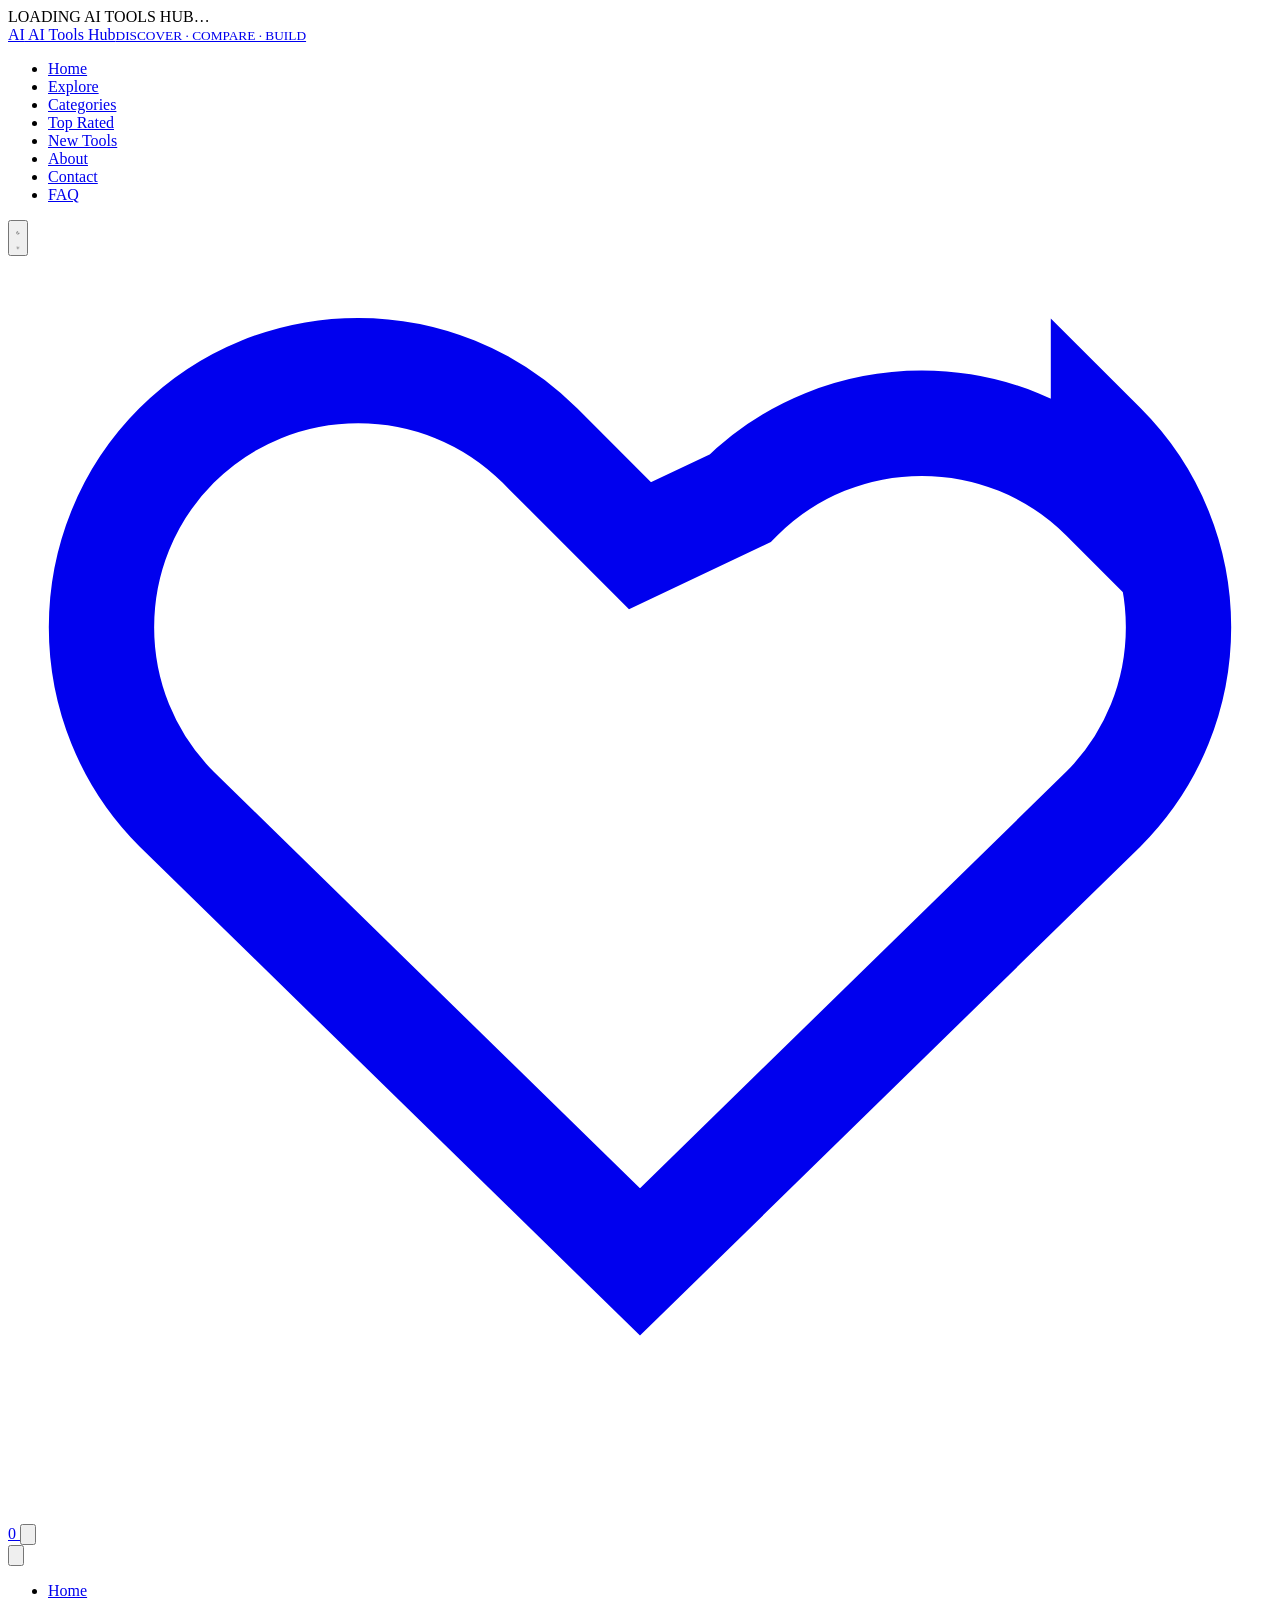
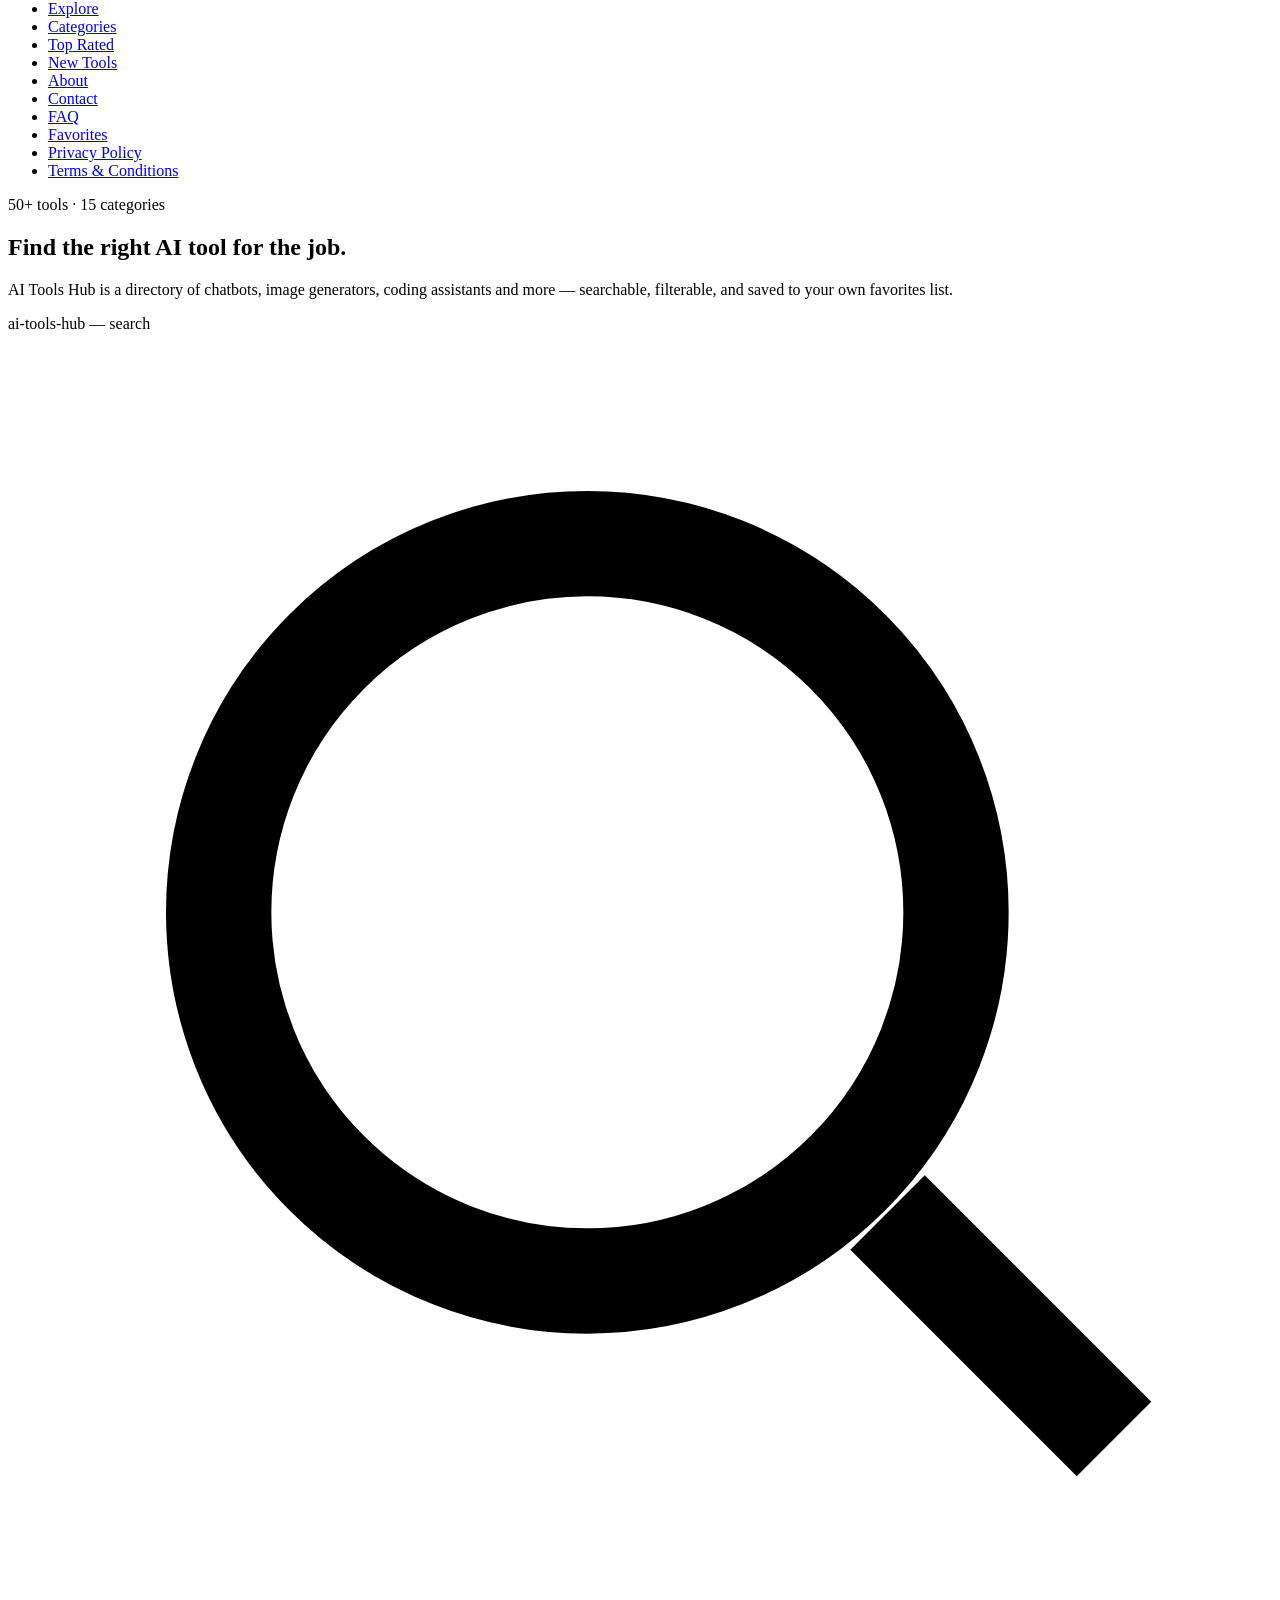
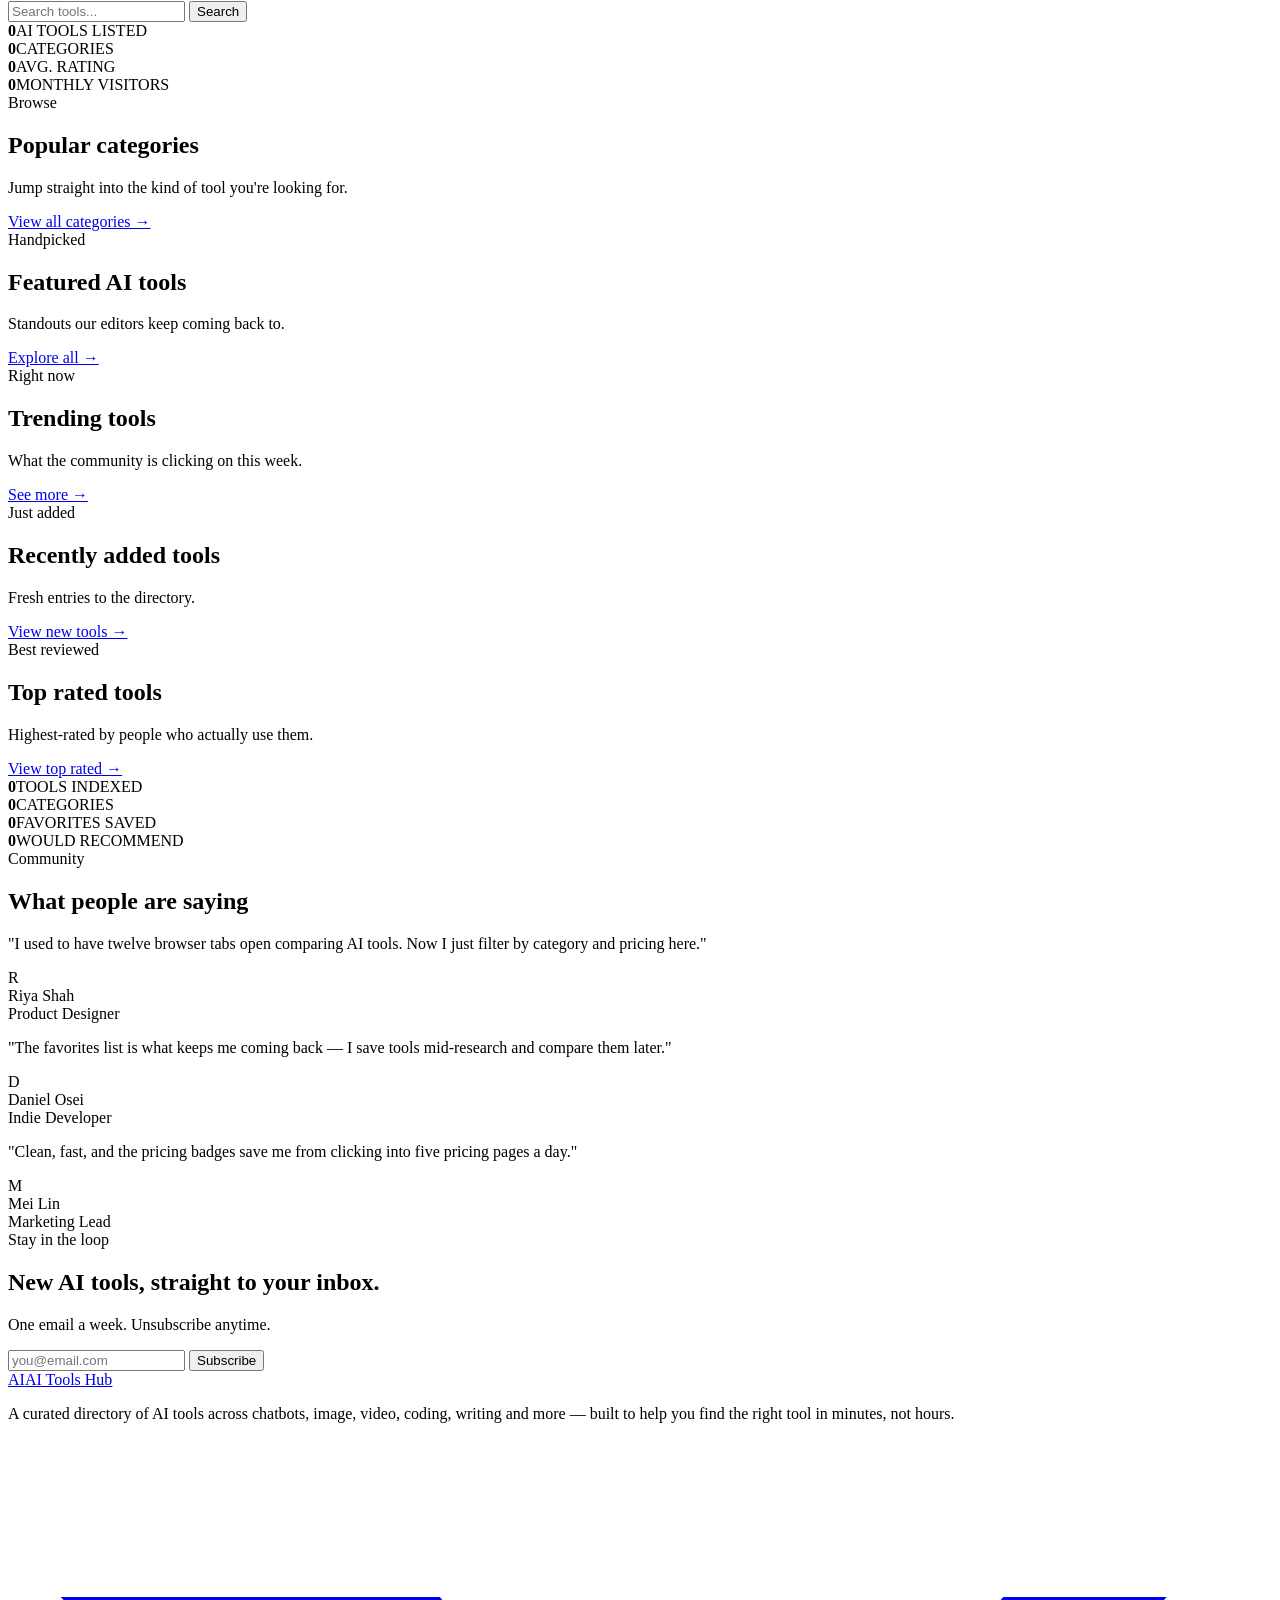
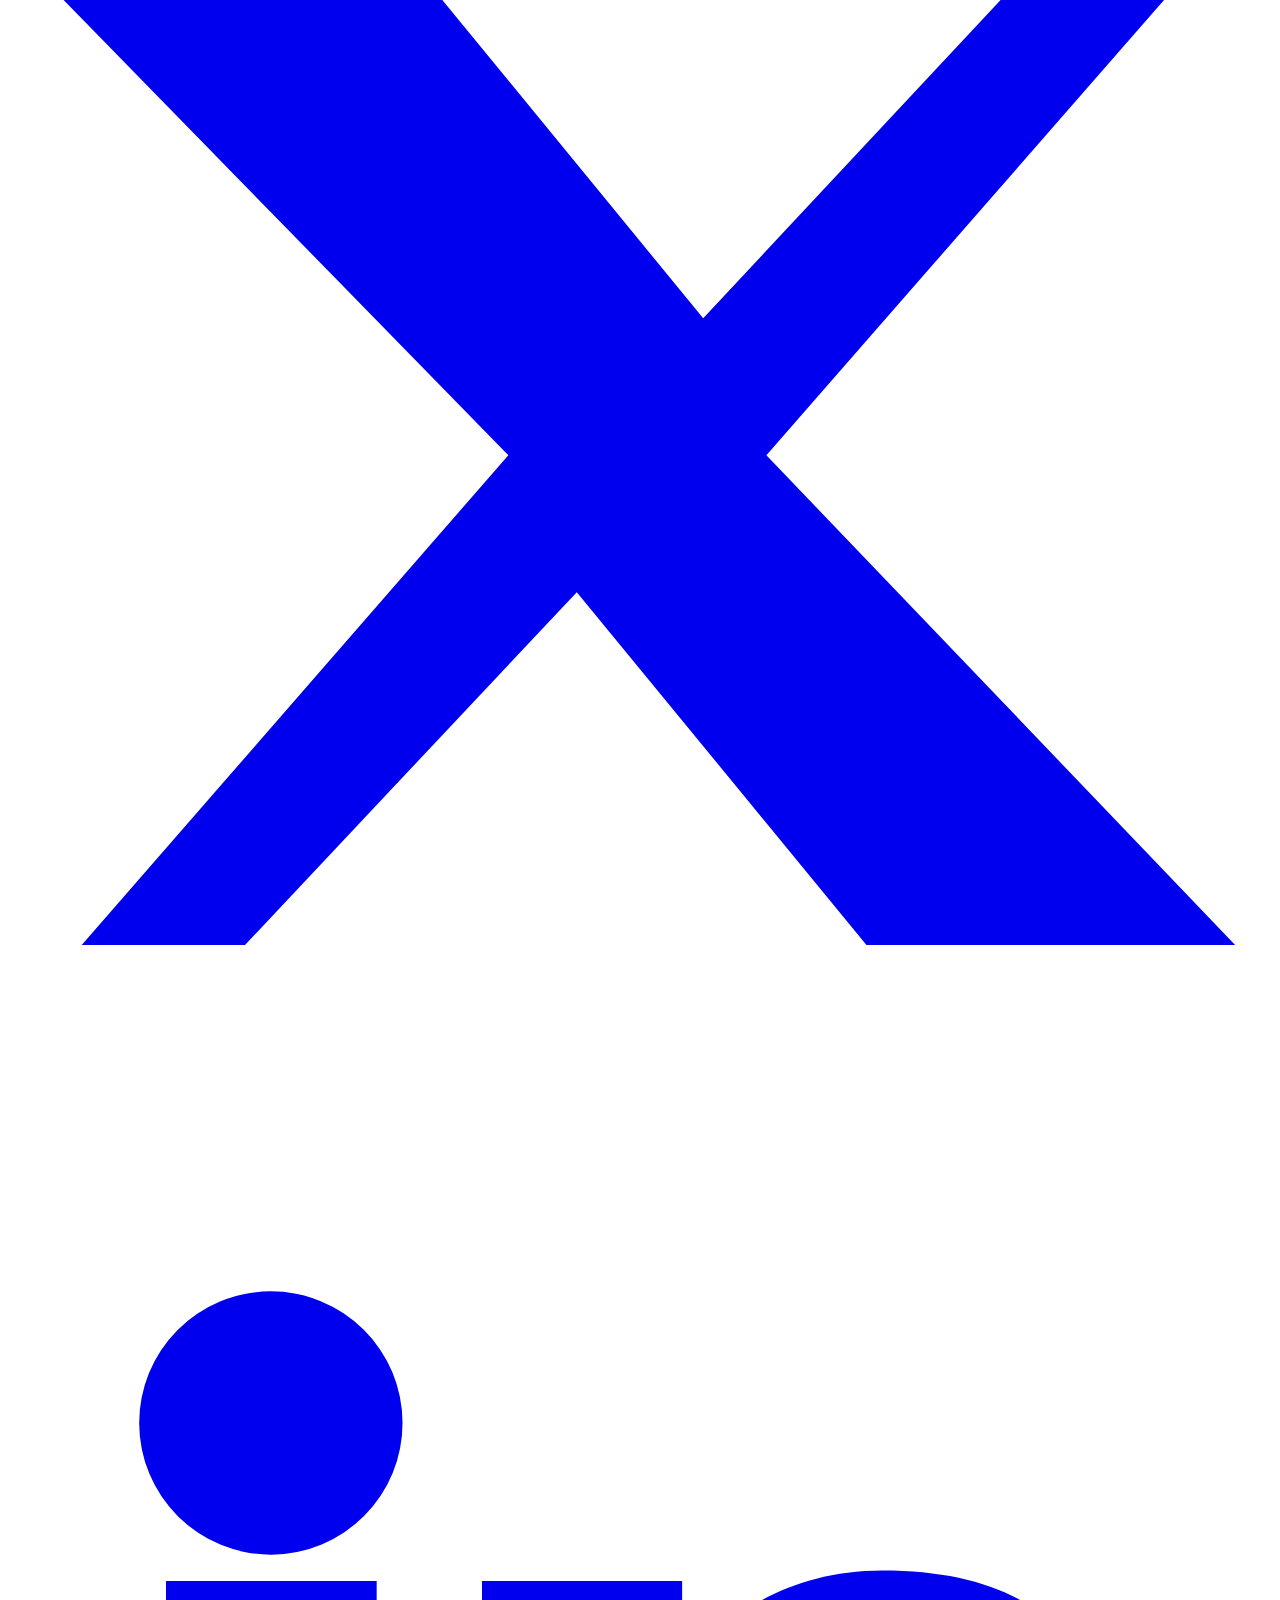
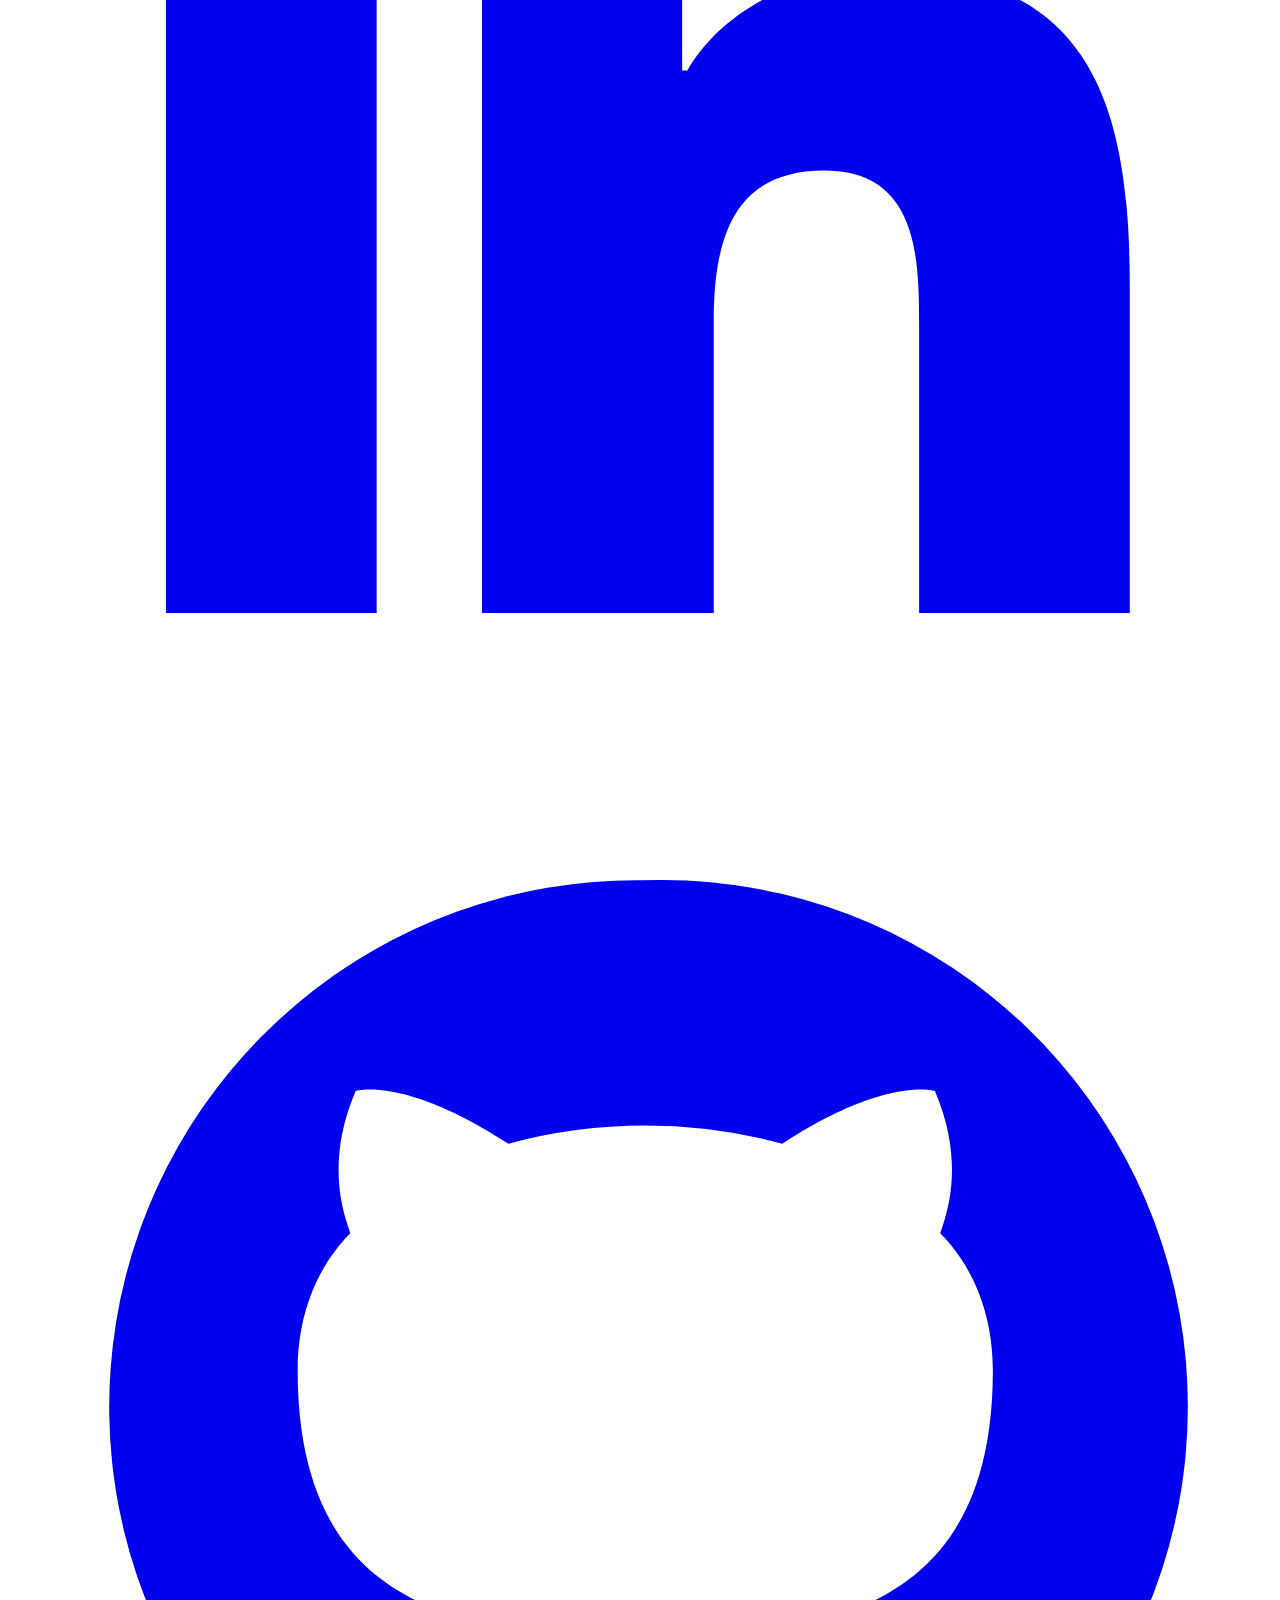
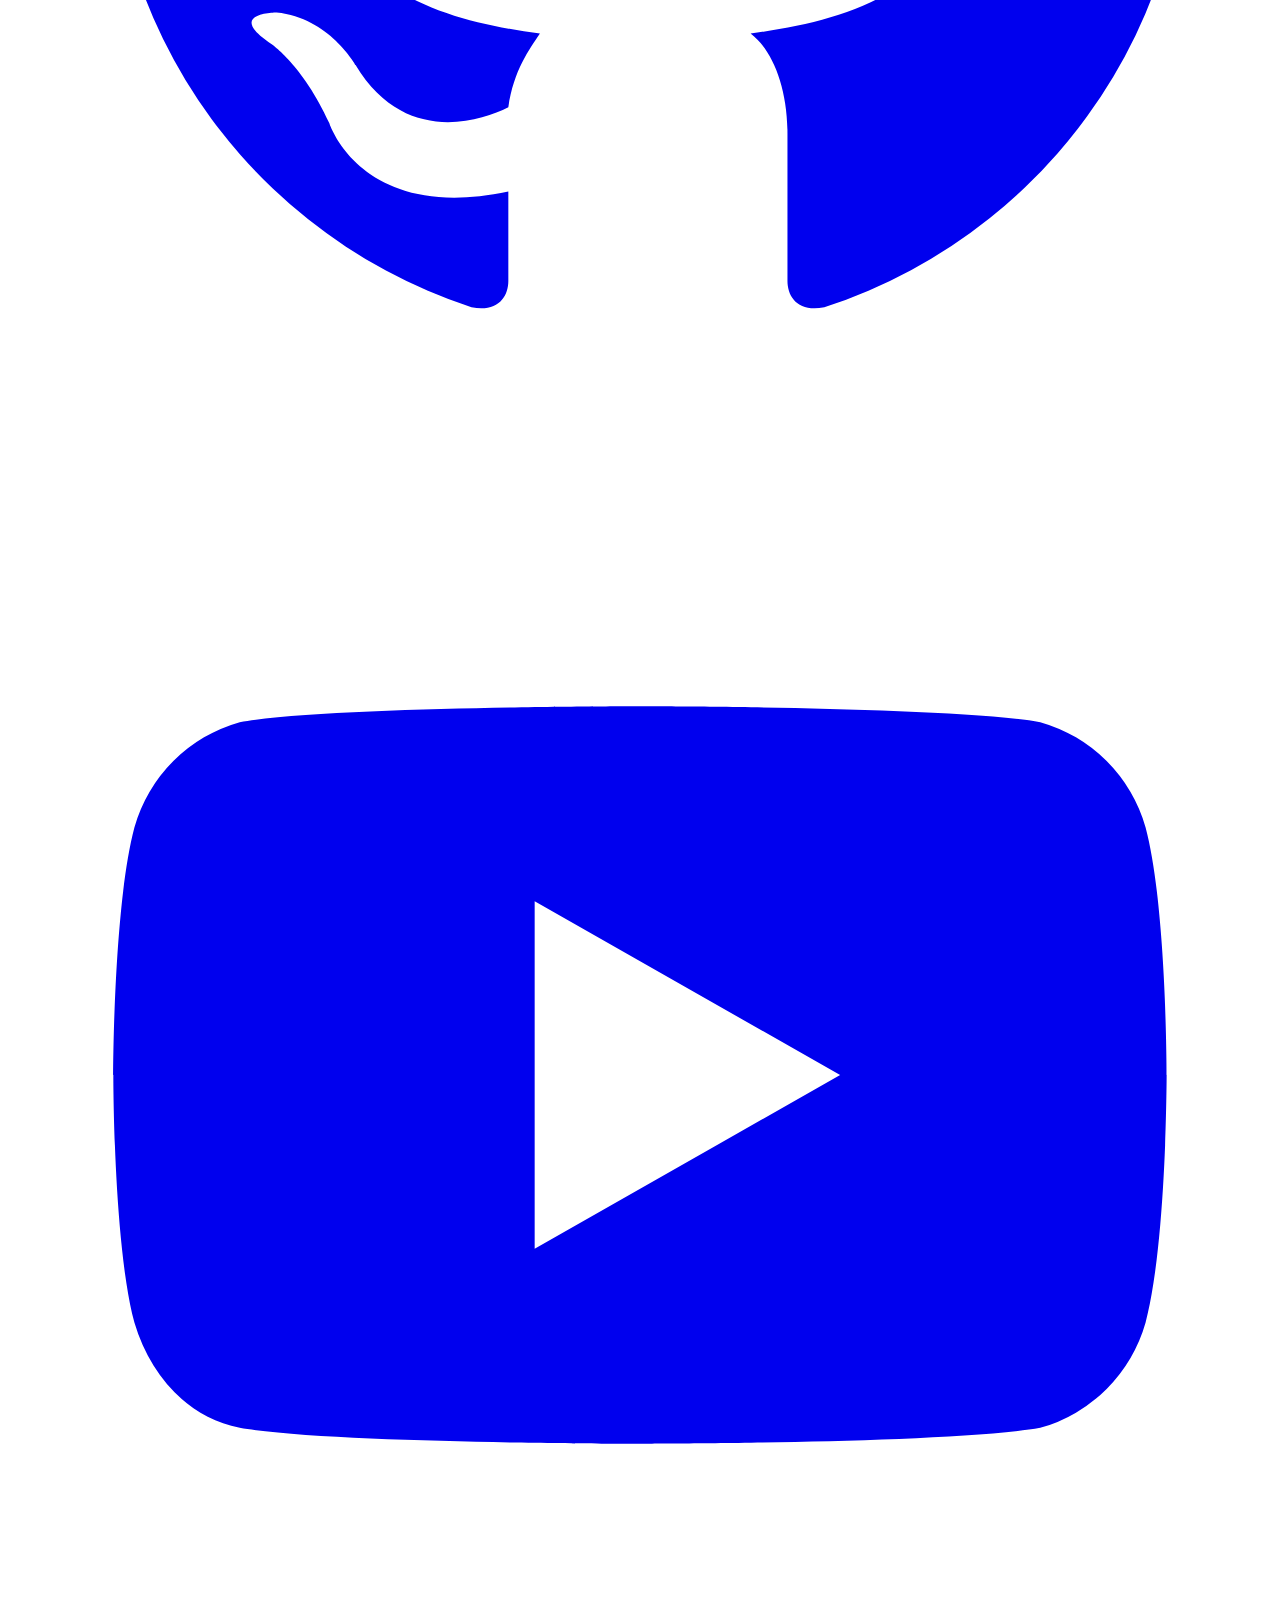
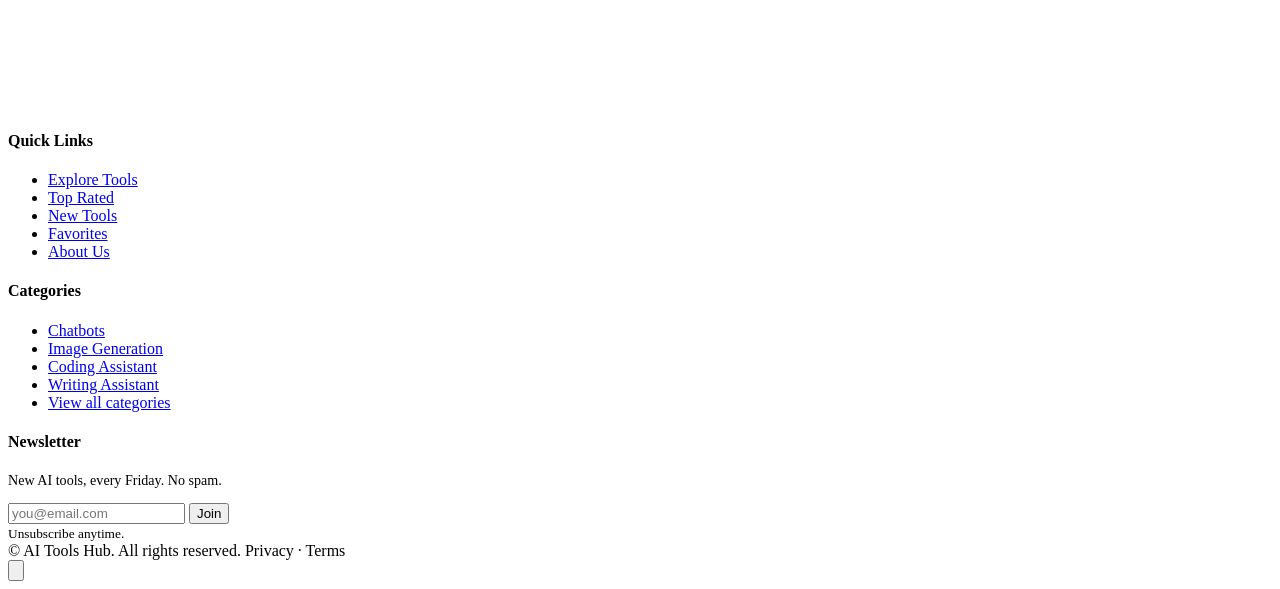
==== index.html @ fa6fba41 "Add files via upload" ====
<!DOCTYPE html>
<html lang="en">
<head>
<meta charset="UTF-8">
<meta name="viewport" content="width=device-width, initial-scale=1.0">
<title>AI Tools Hub — Discover the Best AI Tools</title>
<meta name="description" content="Search, filter, and save the best AI tools for chatbots, image generation, coding, writing, and more.">
<meta name="theme-color" content="#0B0D17">
<link rel="preconnect" href="https://fonts.googleapis.com">
<link rel="preconnect" href="https://fonts.gstatic.com" crossorigin>
<link href="https://fonts.googleapis.com/css2?family=Space+Grotesk:wght@500;600;700&family=Inter:wght@400;500;600;700&family=JetBrains+Mono:wght@400;500;700&display=swap" rel="stylesheet">
<link rel="stylesheet" href="css/variables.css">
<link rel="stylesheet" href="css/style.css">
<link rel="stylesheet" href="css/navbar.css">
<link rel="stylesheet" href="css/footer.css">
<link rel="stylesheet" href="css/animations.css">
<link rel="stylesheet" href="css/responsive.css">
</head>
<body data-page="home">

<div class="loading-screen"><div class="spinner"></div><span>LOADING AI TOOLS HUB&hellip;</span></div>
<div class="scroll-progress"></div>
<div class="drawer-overlay"></div>

<header class="site-header">
  <nav class="navbar">
    <a href="index.html" class="brand">
      <span class="brand-mark">AI</span>
      <span>AI Tools Hub<small>DISCOVER &middot; COMPARE &middot; BUILD</small></span>
    </a>
    <ul class="nav-links">
      <li><a href="index.html" class="active">Home</a></li>
      <li><a href="explore.html">Explore</a></li>
      <li><a href="categories.html">Categories</a></li>
      <li><a href="top-rated.html">Top Rated</a></li>
      <li><a href="new-tools.html">New Tools</a></li>
      <li><a href="about.html">About</a></li>
      <li><a href="contact.html">Contact</a></li>
      <li><a href="faq.html">FAQ</a></li>
    </ul>
    <div class="nav-actions">
      <button class="icon-btn theme-toggle" aria-label="Toggle dark or light theme">
        <svg class="moon" viewBox="0 0 24 24" fill="none" stroke="currentColor" stroke-width="2"><path d="M21 12.8A9 9 0 1 1 11.2 3 7 7 0 0 0 21 12.8z"/></svg>
        <svg class="sun" viewBox="0 0 24 24" fill="none" stroke="currentColor" stroke-width="2"><circle cx="12" cy="12" r="4"/><path d="M12 2v2M12 20v2M4.9 4.9l1.4 1.4M17.7 17.7l1.4 1.4M2 12h2M20 12h2M4.9 19.1l1.4-1.4M17.7 6.3l1.4-1.4"/></svg>
      </button>
      <a class="icon-btn" href="favorites.html" aria-label="View favorites">
        <svg viewBox="0 0 24 24" fill="none" stroke="currentColor" stroke-width="2"><path d="M20.8 4.6c-1.9-1.9-5-1.9-6.9 0L12 5.5l-1.9-1.9c-1.9-1.9-5-1.9-6.9 0-1.9 1.9-1.9 5 0 6.9L12 19.1l8.8-8.6c1.9-1.9 1.9-5 0-6.9z"/></svg>
        <span class="fav-count">0</span>
      </a>
      <button class="icon-btn menu-toggle" aria-label="Open menu">
        <svg viewBox="0 0 24 24" fill="none" stroke="currentColor" stroke-width="2"><path d="M3 6h18M3 12h18M3 18h18"/></svg>
      </button>
    </div>
  </nav>
</header>

<div class="mobile-drawer">
  <div class="drawer-close">
    <button class="icon-btn" aria-label="Close menu">
      <svg viewBox="0 0 24 24" fill="none" stroke="currentColor" stroke-width="2"><path d="M18 6L6 18M6 6l12 12"/></svg>
    </button>
  </div>
  <ul>
    <li><a href="index.html" class="active">Home</a></li>
    <li><a href="explore.html">Explore</a></li>
    <li><a href="categories.html">Categories</a></li>
    <li><a href="top-rated.html">Top Rated</a></li>
    <li><a href="new-tools.html">New Tools</a></li>
    <li><a href="about.html">About</a></li>
    <li><a href="contact.html">Contact</a></li>
    <li><a href="faq.html">FAQ</a></li>
    <li><a href="favorites.html">Favorites</a></li>
    <li><a href="privacy.html">Privacy Policy</a></li>
    <li><a href="terms.html">Terms & Conditions</a></li>
  </ul>
</div>

<main>

<section class="hero">
  <div class="grid-backdrop"></div>
  <div class="container hero-inner">
    <span class="eyebrow">50+ tools &middot; 15 categories</span>
    <h1 class="slide-up">Find the right <span class="accent">AI tool</span> for the job.</h1>
    <p class="hero-sub slide-up">AI Tools Hub is a directory of chatbots, image generators, coding assistants and more &mdash; searchable, filterable, and saved to your own favorites list.</p>

    <div class="console pop-in">
      <div class="console-bar">
        <span class="console-dot"></span><span class="console-dot"></span><span class="console-dot"></span>
        <span class="console-label">ai-tools-hub &mdash; search</span>
      </div>
      <form class="search-form" role="search">
        <svg viewBox="0 0 24 24" fill="none" stroke="currentColor" stroke-width="2"><circle cx="11" cy="11" r="7"/><path d="M21 21l-4.3-4.3"/></svg>
        <input type="text" class="search-input" placeholder="Search tools..." aria-label="Search AI tools">
        <button type="submit" class="btn btn-primary btn-sm ripple-btn">Search</button>
      </form>
    </div>

    <div class="hero-stats">
      <div class="hero-stat"><b class="counter-num" data-counter="50">0</b><span>AI TOOLS LISTED</span></div>
      <div class="hero-stat"><b class="counter-num" data-counter="15">0</b><span>CATEGORIES</span></div>
      <div class="hero-stat"><b class="counter-num" data-counter="4.5">0</b><span>AVG. RATING</span></div>
      <div class="hero-stat"><b class="counter-num" data-counter="128" data-suffix="K+">0</b><span>MONTHLY VISITORS</span></div>
    </div>
  </div>
</section>

<section class="section container">
  <div class="section-head">
    <div><span class="eyebrow">Browse</span><h2>Popular categories</h2><p>Jump straight into the kind of tool you're looking for.</p></div>
    <a href="categories.html" class="section-link">View all categories &rarr;</a>
  </div>
  <div class="category-grid" id="popular-categories"></div>
</section>

<section class="section-tight container">
  <div class="section-head">
    <div><span class="eyebrow">Handpicked</span><h2>Featured AI tools</h2><p>Standouts our editors keep coming back to.</p></div>
    <a href="explore.html" class="section-link">Explore all &rarr;</a>
  </div>
  <div class="tool-grid" id="featured-tools"></div>
</section>

<section class="section-tight container">
  <div class="section-head">
    <div><span class="eyebrow">Right now</span><h2>Trending tools</h2><p>What the community is clicking on this week.</p></div>
    <a href="explore.html?sort=popular" class="section-link">See more &rarr;</a>
  </div>
  <div class="tool-grid" id="trending-tools"></div>
</section>

<section class="section-tight container">
  <div class="section-head">
    <div><span class="eyebrow">Just added</span><h2>Recently added tools</h2><p>Fresh entries to the directory.</p></div>
    <a href="new-tools.html" class="section-link">View new tools &rarr;</a>
  </div>
  <div class="tool-grid" id="recent-tools"></div>
</section>

<section class="section-tight container">
  <div class="section-head">
    <div><span class="eyebrow">Best reviewed</span><h2>Top rated tools</h2><p>Highest-rated by people who actually use them.</p></div>
    <a href="top-rated.html" class="section-link">View top rated &rarr;</a>
  </div>
  <div class="tool-grid" id="top-rated-tools"></div>
</section>

<section class="section container">
  <div class="stats-strip reveal">
    <div class="stat-item"><b class="counter-num" data-counter="50">0</b><span>TOOLS INDEXED</span></div>
    <div class="stat-item"><b class="counter-num" data-counter="15">0</b><span>CATEGORIES</span></div>
    <div class="stat-item"><b class="counter-num" data-counter="9" data-suffix="K+">0</b><span>FAVORITES SAVED</span></div>
    <div class="stat-item"><b class="counter-num" data-counter="98" data-suffix="%">0</b><span>WOULD RECOMMEND</span></div>
  </div>
</section>

<section class="section container">
  <div class="section-head">
    <div><span class="eyebrow">Community</span><h2>What people are saying</h2></div>
  </div>
  <div class="testimonial-grid">
    <div class="testimonial-card reveal">
      <p>"I used to have twelve browser tabs open comparing AI tools. Now I just filter by category and pricing here."</p>
      <div class="testimonial-who"><div class="avatar">R</div><div><div class="who-name">Riya Shah</div><div class="who-role">Product Designer</div></div></div>
    </div>
    <div class="testimonial-card reveal">
      <p>"The favorites list is what keeps me coming back &mdash; I save tools mid-research and compare them later."</p>
      <div class="testimonial-who"><div class="avatar">D</div><div><div class="who-name">Daniel Osei</div><div class="who-role">Indie Developer</div></div></div>
    </div>
    <div class="testimonial-card reveal">
      <p>"Clean, fast, and the pricing badges save me from clicking into five pricing pages a day."</p>
      <div class="testimonial-who"><div class="avatar">M</div><div><div class="who-name">Mei Lin</div><div class="who-role">Marketing Lead</div></div></div>
    </div>
  </div>
</section>

<section class="section container">
  <div class="newsletter-panel reveal">
    <span class="eyebrow">Stay in the loop</span>
    <h2>New AI tools, straight to your inbox.</h2>
    <p style="color:var(--text-1); margin-top:10px;">One email a week. Unsubscribe anytime.</p>
    <form novalidate>
      <input type="email" class="text-input" placeholder="you@email.com" required aria-label="Email address">
      <button type="submit" class="btn btn-primary ripple-btn">Subscribe</button>
    </form>
  </div>
</section>

</main>

<footer class="site-footer">
  <div class="footer-top">
    <div class="footer-brand">
      <a href="index.html" class="brand"><span class="brand-mark">AI</span><span>AI Tools Hub</span></a>
      <p>A curated directory of AI tools across chatbots, image, video, coding, writing and more &mdash; built to help you find the right tool in minutes, not hours.</p>
      <div class="social-row">
        <a href="#" aria-label="X / Twitter"><svg viewBox="0 0 24 24" fill="currentColor"><path d="M18.9 3H22l-7.6 8.7L23.3 21h-7l-5.5-6.7L4.5 21H1.4l8.1-9.3L1 3h7.2l5 6.1L18.9 3z"/></svg></a>
        <a href="#" aria-label="LinkedIn"><svg viewBox="0 0 24 24" fill="currentColor"><path d="M4.98 3.5A2.5 2.5 0 1 1 5 8.5a2.5 2.5 0 0 1-.02-5zM3 9h4v12H3zM9 9h3.8v1.7h.1c.5-.9 1.8-1.9 3.7-1.9 4 0 4.7 2.6 4.7 6V21h-4v-5.4c0-1.3 0-3-1.8-3s-2.1 1.4-2.1 2.9V21H9z"/></svg></a>
        <a href="#" aria-label="GitHub"><svg viewBox="0 0 24 24" fill="currentColor"><path d="M12 2a10 10 0 0 0-3.2 19.5c.5.1.7-.2.7-.5v-1.7c-2.8.6-3.4-1.3-3.4-1.3-.5-1.1-1.1-1.5-1.1-1.5-.9-.6.1-.6.1-.6 1 .1 1.5 1 1.5 1 .9 1.5 2.3 1.1 2.9.8.1-.7.4-1.1.6-1.4-2.3-.3-4.6-1.1-4.6-5 0-1.1.4-2 1-2.6-.1-.3-.5-1.3.1-2.7 0 0 .9-.3 2.9 1a10 10 0 0 1 5.2 0c2-1.3 2.9-1 2.9-1 .6 1.4.2 2.4.1 2.7.6.6 1 1.5 1 2.6 0 3.9-2.3 4.7-4.6 5 .4.3.7 1 .7 1.9v2.8c0 .3.2.6.7.5A10 10 0 0 0 12 2z"/></svg></a>
        <a href="#" aria-label="YouTube"><svg viewBox="0 0 24 24" fill="currentColor"><path d="M22 12s0-3.2-.4-4.7a2.9 2.9 0 0 0-2-2C17.9 5 12 5 12 5s-5.9 0-7.6.3a2.9 2.9 0 0 0-2 2C2 8.8 2 12 2 12s0 3.2.4 4.7c.3 1 1 1.8 2 2C6.1 19 12 19 12 19s5.9 0 7.6-.3a2.9 2.9 0 0 0 2-2c.4-1.5.4-4.7.4-4.7zM10 15.3V8.7L15.8 12z"/></svg></a>
      </div>
    </div>
    <div class="footer-col">
      <h4>Quick Links</h4>
      <ul>
        <li><a href="explore.html">Explore Tools</a></li>
        <li><a href="top-rated.html">Top Rated</a></li>
        <li><a href="new-tools.html">New Tools</a></li>
        <li><a href="favorites.html">Favorites</a></li>
        <li><a href="about.html">About Us</a></li>
      </ul>
    </div>
    <div class="footer-col">
      <h4>Categories</h4>
      <ul>
        <li><a href="explore.html?category=chatbots">Chatbots</a></li>
        <li><a href="explore.html?category=image">Image Generation</a></li>
        <li><a href="explore.html?category=coding">Coding Assistant</a></li>
        <li><a href="explore.html?category=writing">Writing Assistant</a></li>
        <li><a href="categories.html">View all categories</a></li>
      </ul>
    </div>
    <div class="footer-col footer-newsletter">
      <h4>Newsletter</h4>
      <p style="color:var(--text-1); font-size:0.88rem;">New AI tools, every Friday. No spam.</p>
      <form novalidate>
        <input type="email" class="text-input" placeholder="you@email.com" required aria-label="Email address">
        <button type="submit" class="btn btn-primary btn-sm ripple-btn">Join</button>
      </form>
      <small>Unsubscribe anytime.</small>
    </div>
  </div>
  <div class="footer-bottom">
    <span>&copy; <span data-year></span> AI Tools Hub. All rights reserved.</span>
    <span><a href="privacy.html" style="color:inherit;text-decoration:none;">Privacy</a> &middot; <a href="terms.html" style="color:inherit;text-decoration:none;">Terms</a></span>
  </div>
</footer>

<button class="back-to-top" aria-label="Back to top">
  <svg viewBox="0 0 24 24" fill="none" stroke="currentColor" stroke-width="2"><path d="M12 19V5M5 12l7-7 7 7"/></svg>
</button>

<script src="js/data.js"></script>
<script src="js/storage.js"></script>
<script src="js/theme.js"></script>
<script src="js/toast.js"></script>
<script src="js/favorites.js"></script>
<script src="js/filter.js"></script>
<script src="js/animation.js"></script>
<script src="js/search.js"></script>
<script src="js/app.js"></script>

</body>
</html>
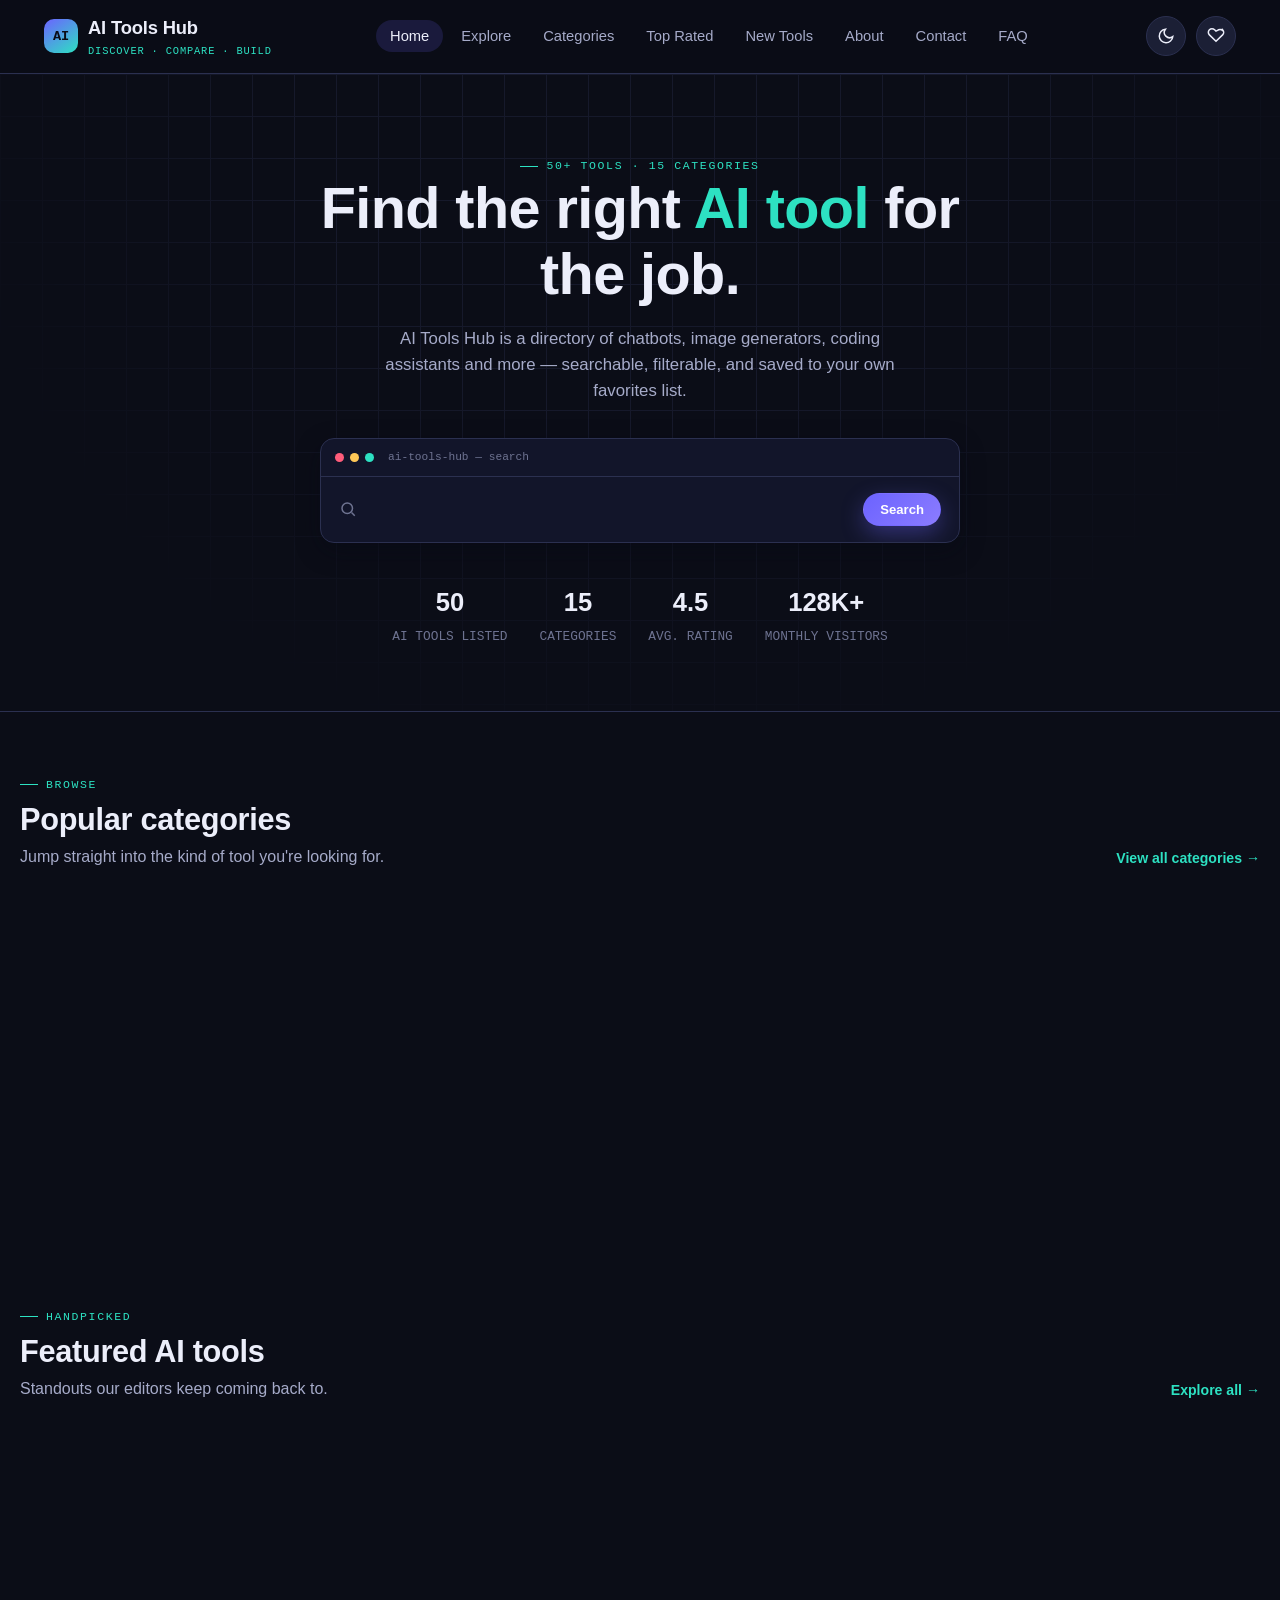
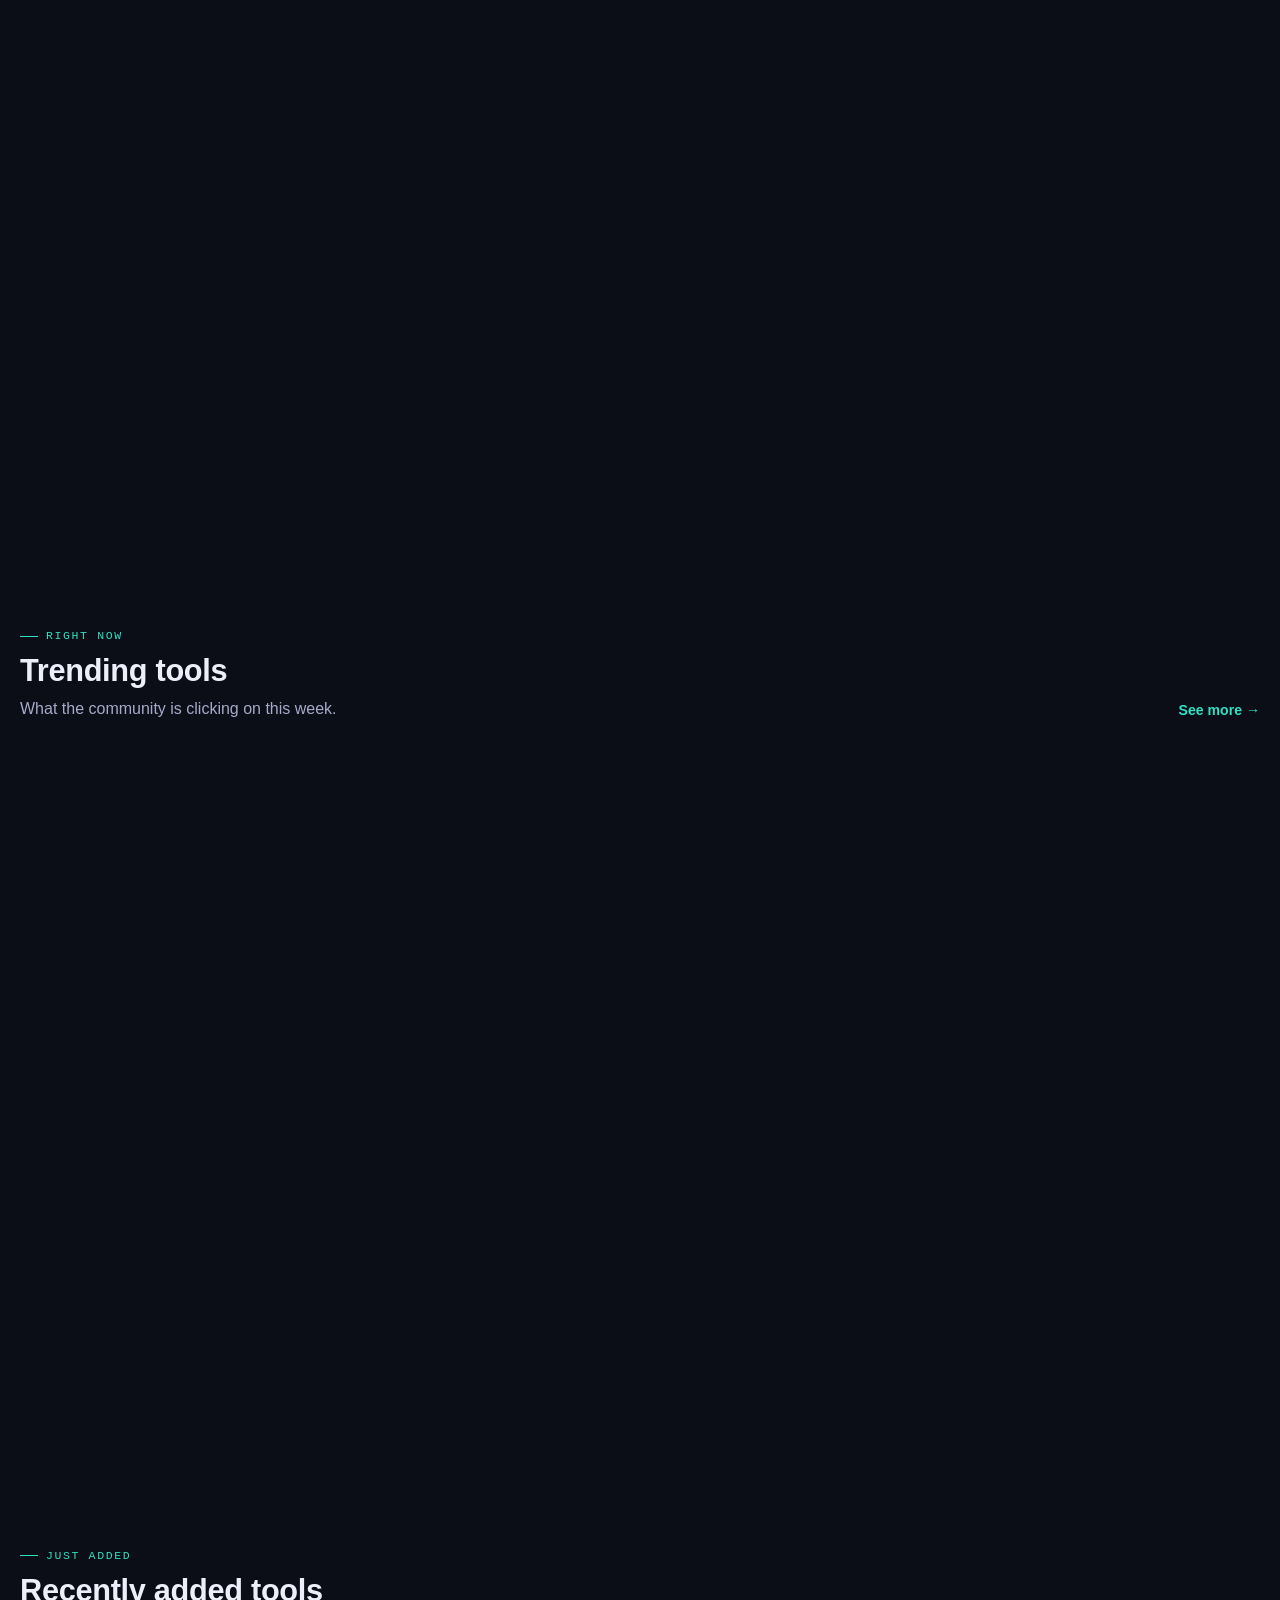
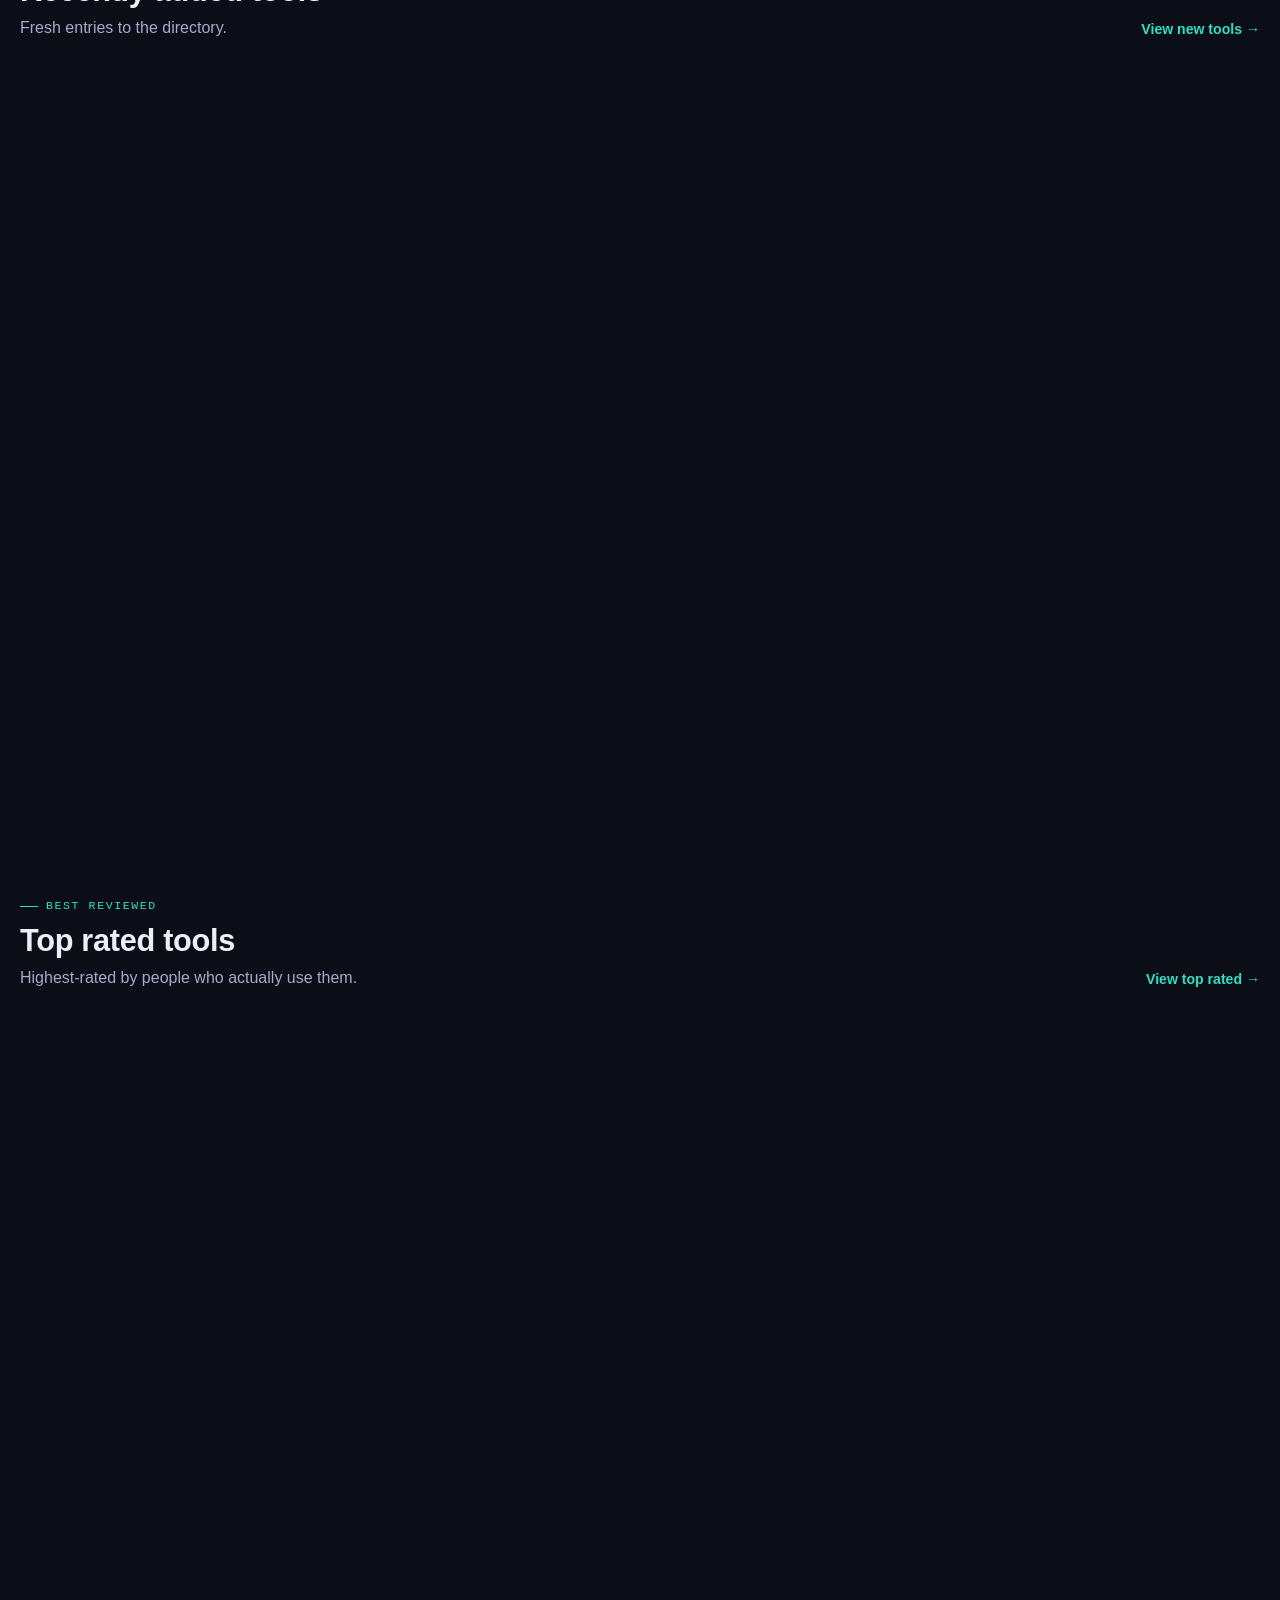
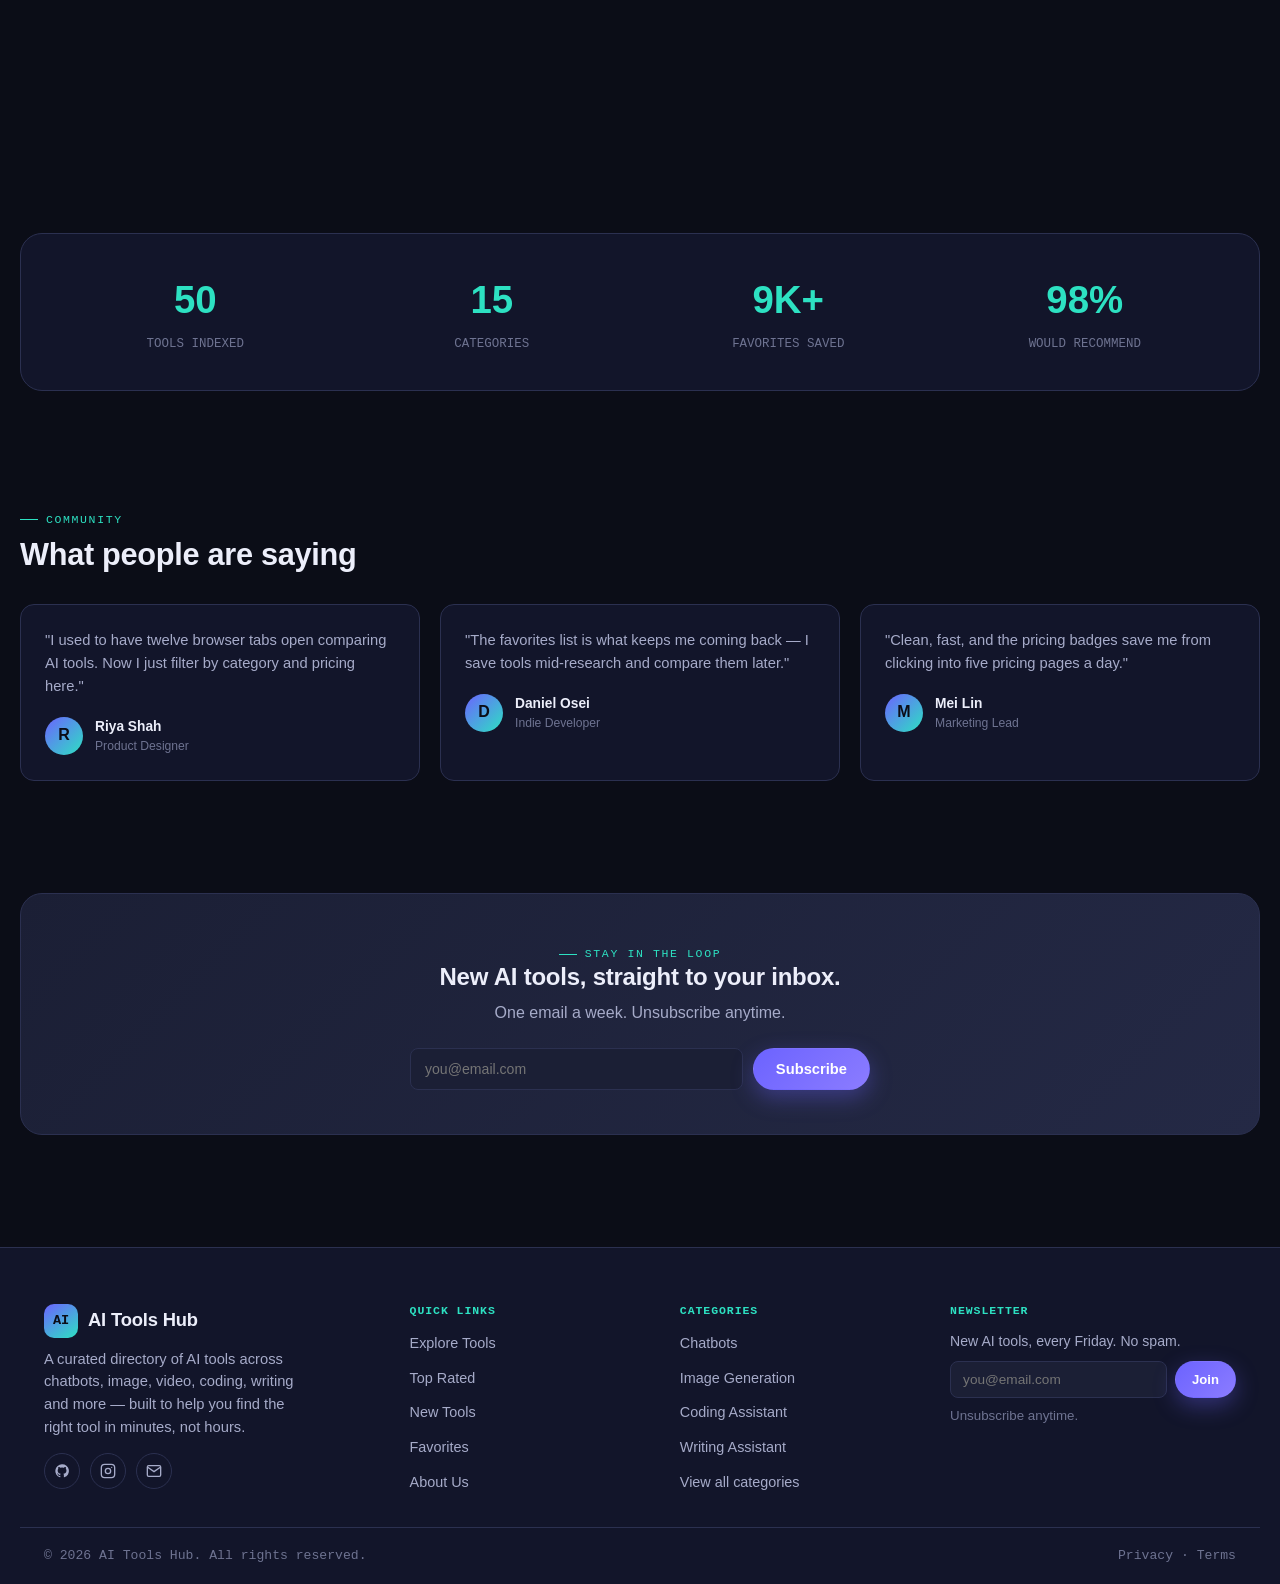
==== commit 8a327889: "Update index.html" ====
--- a/index.html
+++ b/index.html
@@ -194,10 +194,9 @@
       <a href="index.html" class="brand"><span class="brand-mark">AI</span><span>AI Tools Hub</span></a>
       <p>A curated directory of AI tools across chatbots, image, video, coding, writing and more &mdash; built to help you find the right tool in minutes, not hours.</p>
       <div class="social-row">
-        <a href="#" aria-label="X / Twitter"><svg viewBox="0 0 24 24" fill="currentColor"><path d="M18.9 3H22l-7.6 8.7L23.3 21h-7l-5.5-6.7L4.5 21H1.4l8.1-9.3L1 3h7.2l5 6.1L18.9 3z"/></svg></a>
-        <a href="#" aria-label="LinkedIn"><svg viewBox="0 0 24 24" fill="currentColor"><path d="M4.98 3.5A2.5 2.5 0 1 1 5 8.5a2.5 2.5 0 0 1-.02-5zM3 9h4v12H3zM9 9h3.8v1.7h.1c.5-.9 1.8-1.9 3.7-1.9 4 0 4.7 2.6 4.7 6V21h-4v-5.4c0-1.3 0-3-1.8-3s-2.1 1.4-2.1 2.9V21H9z"/></svg></a>
-        <a href="#" aria-label="GitHub"><svg viewBox="0 0 24 24" fill="currentColor"><path d="M12 2a10 10 0 0 0-3.2 19.5c.5.1.7-.2.7-.5v-1.7c-2.8.6-3.4-1.3-3.4-1.3-.5-1.1-1.1-1.5-1.1-1.5-.9-.6.1-.6.1-.6 1 .1 1.5 1 1.5 1 .9 1.5 2.3 1.1 2.9.8.1-.7.4-1.1.6-1.4-2.3-.3-4.6-1.1-4.6-5 0-1.1.4-2 1-2.6-.1-.3-.5-1.3.1-2.7 0 0 .9-.3 2.9 1a10 10 0 0 1 5.2 0c2-1.3 2.9-1 2.9-1 .6 1.4.2 2.4.1 2.7.6.6 1 1.5 1 2.6 0 3.9-2.3 4.7-4.6 5 .4.3.7 1 .7 1.9v2.8c0 .3.2.6.7.5A10 10 0 0 0 12 2z"/></svg></a>
-        <a href="#" aria-label="YouTube"><svg viewBox="0 0 24 24" fill="currentColor"><path d="M22 12s0-3.2-.4-4.7a2.9 2.9 0 0 0-2-2C17.9 5 12 5 12 5s-5.9 0-7.6.3a2.9 2.9 0 0 0-2 2C2 8.8 2 12 2 12s0 3.2.4 4.7c.3 1 1 1.8 2 2C6.1 19 12 19 12 19s5.9 0 7.6-.3a2.9 2.9 0 0 0 2-2c.4-1.5.4-4.7.4-4.7zM10 15.3V8.7L15.8 12z"/></svg></a>
+  <a href="https://github.com/jv-patel" target="_blank" rel="noopener" aria-label="GitHub"><svg viewBox="0 0 24 24" fill="currentColor"><path d="M12 2a10 10 0 0 0-3.2 19.5c.5.1.7-.2.7-.5v-1.7c-2.8.6-3.4-1.3-3.4-1.3-.5-1.1-1.1-1.5-1.1-1.5-.9-.6.1-.6.1-.6 1 .1 1.5 1 1.5 1 .9 1.5 2.3 1.1 2.9.8.1-.7.4-1.1.6-1.4-2.3-.3-4.6-1.1-4.6-5 0-1.1.4-2 1-2.6-.1-.3-.5-1.3.1-2.7 0 0 .9-.3 2.9 1a10 10 0 0 1 5.2 0c2-1.3 2.9-1 2.9-1 .6 1.4.2 2.4.1 2.7.6.6 1 1.5 1 2.6 0 3.9-2.3 4.7-4.6 5 .4.3.7 1 .7 1.9v2.8c0 .3.2.6.7.5A10 10 0 0 0 12 2z"/></svg></a>
+  <a href="https://www.instagram.com/jeel_ptl_.2515?igsh=MTcyYmI2Yjl2MjRzaQ==" target="_blank" rel="noopener" aria-label="Instagram"><svg viewBox="0 0 24 24" fill="none" stroke="currentColor" stroke-width="2"><rect x="2" y="2" width="20" height="20" rx="5"/><circle cx="12" cy="12" r="4"/><circle cx="17.5" cy="6.5" r="1" fill="currentColor" stroke="none"/></svg></a>
+  <a href="mailto:jeelpatel0038@gmail.com" aria-label="Gmail"><svg viewBox="0 0 24 24" fill="none" stroke="currentColor" stroke-width="2"><rect x="2" y="4" width="20" height="16" rx="2"/><path d="m22 6-10 7L2 6"/></svg></a>
       </div>
     </div>
     <div class="footer-col">
--- a/css/variables.css
+++ b/css/variables.css
@@ -0,0 +1,76 @@
+/* ==========================================================================
+   variables.css — Design tokens
+   Signature direction: a "console" aesthetic — deep indigo surfaces,
+   monospace data readouts on tool cards, violet + mint signal colors.
+   ========================================================================== */
+
+:root{
+  /* ---- Type ---- */
+  --font-display: 'Space Grotesk', 'Segoe UI', sans-serif;
+  --font-body: 'Inter', 'Segoe UI', sans-serif;
+  --font-mono: 'JetBrains Mono', 'Courier New', monospace;
+
+  /* ---- Dark theme (default) ---- */
+  --bg-0: #0B0D17;
+  --bg-1: #12152400;
+  --bg-1-solid: #12152A;
+  --bg-2: #1B1F35;
+  --bg-3: #242945;
+  --border: #2B3050;
+  --text-0: #ECEEFA;
+  --text-1: #A6ABC9;
+  --text-2: #6E7391;
+
+  --accent: #6C63FF;
+  --accent-soft: rgba(108,99,255,0.16);
+  --accent-2: #2DE1C2;
+  --accent-2-soft: rgba(45,225,194,0.14);
+  --warn: #FF8A5B;
+  --warn-soft: rgba(255,138,91,0.15);
+  --danger: #FF5C7A;
+  --star: #FFC857;
+
+  --shadow-1: 0 1px 2px rgba(0,0,0,0.4);
+  --shadow-2: 0 8px 24px rgba(6,8,20,0.45);
+  --shadow-glow: 0 0 0 1px rgba(108,99,255,0.35), 0 12px 32px rgba(108,99,255,0.18);
+
+  --radius-sm: 8px;
+  --radius-md: 14px;
+  --radius-lg: 22px;
+  --radius-pill: 999px;
+
+  --gap-xs: 6px;
+  --gap-sm: 12px;
+  --gap-md: 20px;
+  --gap-lg: 32px;
+  --gap-xl: 56px;
+
+  --container: 1240px;
+  --dur-fast: 150ms;
+  --dur-med: 320ms;
+  --dur-slow: 600ms;
+  --ease: cubic-bezier(.22,.9,.32,1);
+}
+
+[data-theme="light"]{
+  --bg-0: #F3F4FB;
+  --bg-1-solid: #FFFFFF;
+  --bg-2: #FFFFFF;
+  --bg-3: #ECEDFA;
+  --border: #DFE1F2;
+  --text-0: #12142A;
+  --text-1: #4C5074;
+  --text-2: #7B7FA3;
+
+  --accent-soft: rgba(108,99,255,0.10);
+  --accent-2-soft: rgba(45,225,194,0.14);
+  --warn-soft: rgba(255,138,91,0.14);
+
+  --shadow-1: 0 1px 2px rgba(20,22,50,0.06);
+  --shadow-2: 0 10px 30px rgba(20,22,50,0.09);
+  --shadow-glow: 0 0 0 1px rgba(108,99,255,0.25), 0 12px 32px rgba(108,99,255,0.14);
+}
+
+@media (prefers-reduced-motion: reduce){
+  *{ animation-duration: 0.001ms !important; animation-iteration-count: 1 !important; transition-duration: 0.001ms !important; scroll-behavior: auto !important; }
+}
--- a/css/style.css
+++ b/css/style.css
@@ -0,0 +1,422 @@
+/* ==========================================================================
+   style.css — Base + components
+   ========================================================================== */
+
+*, *::before, *::after{ box-sizing: border-box; }
+html{ scroll-behavior: smooth; }
+body{
+  margin: 0;
+  background: var(--bg-0);
+  color: var(--text-0);
+  font-family: var(--font-body);
+  line-height: 1.55;
+  -webkit-font-smoothing: antialiased;
+  transition: background var(--dur-med) var(--ease), color var(--dur-med) var(--ease);
+}
+
+img{ max-width: 100%; display: block; }
+a{ color: inherit; }
+h1,h2,h3,h4{ font-family: var(--font-display); line-height: 1.15; margin: 0; letter-spacing: -0.01em; }
+p{ margin: 0; }
+ul{ margin: 0; padding: 0; }
+button{ font-family: inherit; }
+
+:focus-visible{ outline: 2px solid var(--accent-2); outline-offset: 2px; }
+
+.container{ max-width: var(--container); margin: 0 auto; padding: 0 24px; }
+.section{ padding: var(--gap-xl) 0; }
+.section-tight{ padding: var(--gap-lg) 0; }
+
+.eyebrow{
+  font-family: var(--font-mono);
+  font-size: 0.72rem;
+  letter-spacing: 0.14em;
+  text-transform: uppercase;
+  color: var(--accent-2);
+  display: inline-flex;
+  align-items: center;
+  gap: 8px;
+}
+.eyebrow::before{ content:''; width: 18px; height: 1px; background: var(--accent-2); }
+
+.section-head{ display:flex; align-items:flex-end; justify-content:space-between; gap: var(--gap-md); margin-bottom: var(--gap-lg); flex-wrap: wrap; }
+.section-head h2{ font-size: clamp(1.5rem, 2.4vw, 2.1rem); margin-top: 8px; }
+.section-head p{ color: var(--text-1); max-width: 56ch; margin-top: 8px; }
+.section-link{ font-size: 0.88rem; font-weight: 600; color: var(--accent-2); text-decoration:none; white-space: nowrap; }
+.section-link:hover{ text-decoration: underline; }
+
+/* ---- Buttons ---- */
+.btn{
+  display: inline-flex;
+  align-items: center;
+  justify-content: center;
+  gap: 8px;
+  padding: 12px 22px;
+  border-radius: var(--radius-pill);
+  font-weight: 600;
+  font-size: 0.92rem;
+  text-decoration: none;
+  border: 1px solid transparent;
+  cursor: pointer;
+  transition: transform var(--dur-fast) var(--ease), box-shadow var(--dur-fast) var(--ease), border-color var(--dur-fast) var(--ease), background var(--dur-fast) var(--ease);
+}
+.btn:active{ transform: scale(0.97); }
+.btn-primary{ background: linear-gradient(135deg, var(--accent), #8B7CFF); color: #fff; box-shadow: 0 8px 22px rgba(108,99,255,0.35); }
+.btn-primary:hover{ transform: translateY(-2px); }
+.btn-ghost{ background: transparent; border-color: var(--border); color: var(--text-0); }
+.btn-ghost:hover{ border-color: var(--accent); }
+.btn-sm{ padding: 8px 16px; font-size: 0.82rem; }
+.btn-block{ width: 100%; }
+.btn[disabled]{ opacity: .5; cursor: not-allowed; }
+
+/* ---- Hero ---- */
+.hero{
+  position: relative;
+  overflow: hidden;
+  padding: 76px 0 64px;
+  border-bottom: 1px solid var(--border);
+}
+.hero-inner{ position: relative; z-index: 2; max-width: 760px; margin: 0 auto; text-align: center; }
+.hero h1{ font-size: clamp(2.2rem, 5.4vw, 3.6rem); }
+.hero h1 .accent{ color: var(--accent-2); }
+.hero-sub{ margin-top: 18px; color: var(--text-1); font-size: 1.05rem; max-width: 56ch; margin-left:auto; margin-right:auto; }
+
+.console{
+  margin: 34px auto 0;
+  max-width: 640px;
+  background: var(--bg-1-solid);
+  border: 1px solid var(--border);
+  border-radius: var(--radius-md);
+  box-shadow: var(--shadow-2);
+  overflow: hidden;
+}
+.console-bar{
+  display: flex; align-items: center; gap: 6px;
+  padding: 10px 14px;
+  border-bottom: 1px solid var(--border);
+  font-family: var(--font-mono);
+  font-size: .7rem;
+  color: var(--text-2);
+}
+.console-dot{ width: 9px; height: 9px; border-radius: 50%; background: var(--border); }
+.console-dot:nth-child(1){ background:#FF5C7A; }
+.console-dot:nth-child(2){ background:#FFC857; }
+.console-dot:nth-child(3){ background:#2DE1C2; }
+.console-label{ margin-left: 8px; }
+
+.search-form{ display: flex; align-items: center; gap: 10px; padding: 16px 18px; }
+.search-form svg{ width: 18px; height: 18px; color: var(--text-2); flex-shrink: 0; }
+.search-input{
+  flex: 1; min-width: 0;
+  background: transparent; border: none; outline: none;
+  color: var(--text-0); font-family: var(--font-mono); font-size: 0.95rem;
+}
+.search-input::placeholder{ color: var(--text-2); }
+
+.hero-stats{ display:flex; gap: var(--gap-lg); justify-content:center; margin-top: 40px; flex-wrap: wrap; }
+.hero-stat b{ font-family: var(--font-display); font-size: 1.6rem; display:block; }
+.hero-stat span{ color: var(--text-2); font-size: 0.8rem; font-family: var(--font-mono); }
+
+/* ---- Category grid ---- */
+.category-grid{ display: grid; grid-template-columns: repeat(5, 1fr); gap: var(--gap-md); }
+.category-card{
+  background: var(--bg-1-solid);
+  border: 1px solid var(--border);
+  border-radius: var(--radius-md);
+  padding: 20px;
+  text-decoration: none;
+  color: var(--text-0);
+  display: flex; flex-direction: column; gap: 12px;
+}
+.cat-icon{
+  width: 42px; height: 42px; border-radius: var(--radius-sm);
+  background: var(--accent-soft);
+  color: var(--accent);
+  display: grid; place-items: center;
+}
+.cat-icon svg{ width: 20px; height: 20px; }
+.category-card h3{ font-size: 1rem; }
+.category-card span{ color: var(--text-2); font-family: var(--font-mono); font-size: 0.76rem; }
+
+/* ---- Tool cards ---- */
+.tool-grid{ display: grid; grid-template-columns: repeat(4, 1fr); gap: var(--gap-md); }
+.tool-grid.list-view{ grid-template-columns: 1fr; }
+
+.tool-card{
+  background: var(--bg-1-solid);
+  border: 1px solid var(--border);
+  border-radius: var(--radius-md);
+  padding: 20px;
+  display: flex;
+  flex-direction: column;
+  gap: 14px;
+  position: relative;
+}
+.tool-top{ display: flex; align-items: flex-start; gap: 12px; }
+.tool-logo{
+  width: 46px; height: 46px; border-radius: 12px;
+  background: linear-gradient(150deg, var(--accent-soft), var(--accent-2-soft));
+  color: var(--text-0);
+  display: grid; place-items: center;
+  font-family: var(--font-display); font-weight: 700;
+  flex-shrink: 0;
+}
+.tool-name-row{ display:flex; align-items:center; justify-content:space-between; gap: 8px; }
+.tool-name{ font-family: var(--font-display); font-size: 1.02rem; }
+.tool-cat{ color: var(--text-2); font-size: 0.76rem; font-family: var(--font-mono); }
+
+.fav-btn{
+  background: none; border: none; cursor: pointer;
+  color: var(--text-2);
+  width: 30px; height: 30px; display:grid; place-items:center;
+  border-radius: 50%;
+  flex-shrink: 0;
+  transition: color var(--dur-fast) var(--ease), transform var(--dur-fast) var(--ease);
+}
+.fav-btn svg{ width: 19px; height: 19px; }
+.fav-btn:hover{ transform: scale(1.15); }
+.fav-btn.active{ color: var(--danger); }
+.fav-btn.active svg{ fill: var(--danger); }
+
+.tool-desc{ color: var(--text-1); font-size: 0.88rem; flex: 1; }
+
+.tool-meta-row{ display: flex; align-items: center; justify-content: space-between; gap: 8px; }
+.badge{
+  font-family: var(--font-mono);
+  font-size: 0.68rem;
+  font-weight: 600;
+  padding: 4px 10px;
+  border-radius: var(--radius-pill);
+  text-transform: uppercase;
+  letter-spacing: 0.04em;
+}
+.badge-free{ background: var(--accent-2-soft); color: var(--accent-2); }
+.badge-freemium{ background: var(--accent-soft); color: #9C93FF; }
+.badge-paid{ background: var(--warn-soft); color: var(--warn); }
+
+.rating{ display:flex; align-items:center; gap: 4px; font-family: var(--font-mono); font-size: 0.8rem; color: var(--star); }
+.rating svg{ width: 14px; height: 14px; fill: var(--star); }
+
+.tag-row{ display:flex; flex-wrap: wrap; gap: 6px; }
+.tag-chip{
+  font-family: var(--font-mono);
+  font-size: 0.68rem;
+  color: var(--text-2);
+  background: var(--bg-2);
+  border: 1px solid var(--border);
+  padding: 3px 9px;
+  border-radius: var(--radius-pill);
+}
+
+.tool-actions{ display: flex; gap: 8px; margin-top: 4px; }
+.tool-actions .btn{ flex: 1; padding: 10px 14px; font-size: 0.82rem; }
+
+/* ---- Filters/toolbar (explore page) ---- */
+.toolbar{
+  display: flex; flex-wrap: wrap; gap: var(--gap-sm);
+  align-items: center; justify-content: space-between;
+  background: var(--bg-1-solid);
+  border: 1px solid var(--border);
+  border-radius: var(--radius-md);
+  padding: 16px 18px;
+  margin-bottom: var(--gap-lg);
+}
+.filter-group{ display: flex; flex-wrap: wrap; gap: 8px; }
+.chip-btn{
+  font-family: var(--font-mono);
+  font-size: 0.78rem;
+  padding: 7px 14px;
+  border-radius: var(--radius-pill);
+  border: 1px solid var(--border);
+  background: var(--bg-2);
+  color: var(--text-1);
+  cursor: pointer;
+  transition: all var(--dur-fast) var(--ease);
+}
+.chip-btn:hover{ border-color: var(--accent); color: var(--text-0); }
+.chip-btn.active{ background: var(--accent); color: #fff; border-color: var(--accent); }
+
+.select-input, .text-input, textarea.text-input{
+  font-family: var(--font-body);
+  background: var(--bg-2);
+  border: 1px solid var(--border);
+  color: var(--text-0);
+  border-radius: var(--radius-sm);
+  padding: 10px 14px;
+  font-size: 0.88rem;
+}
+.select-input{ font-family: var(--font-mono); }
+
+.results-count{ font-family: var(--font-mono); font-size: 0.8rem; color: var(--text-2); }
+
+.empty-state{
+  text-align: center;
+  padding: 60px 20px;
+  color: var(--text-1);
+}
+.empty-state svg{ width: 54px; height: 54px; color: var(--text-2); margin: 0 auto 16px; }
+.empty-state h3{ margin-bottom: 6px; }
+
+.pagination{ display:flex; justify-content:center; gap: 8px; margin-top: var(--gap-lg); }
+.page-btn{
+  width: 38px; height: 38px; border-radius: var(--radius-sm);
+  border: 1px solid var(--border); background: var(--bg-2); color: var(--text-1);
+  font-family: var(--font-mono); cursor: pointer;
+}
+.page-btn.active{ background: var(--accent); border-color: var(--accent); color:#fff; }
+
+/* ---- Stats section ---- */
+.stats-strip{
+  display: grid; grid-template-columns: repeat(4,1fr);
+  gap: var(--gap-md);
+  background: var(--bg-1-solid);
+  border: 1px solid var(--border);
+  border-radius: var(--radius-lg);
+  padding: 36px;
+}
+.stat-item{ text-align: center; }
+.stat-item b{ font-family: var(--font-display); font-size: clamp(1.8rem,3vw,2.6rem); color: var(--accent-2); display:block; }
+.stat-item span{ color: var(--text-2); font-family: var(--font-mono); font-size: 0.78rem; }
+
+/* ---- Testimonials ---- */
+.testimonial-grid{ display: grid; grid-template-columns: repeat(3,1fr); gap: var(--gap-md); }
+.testimonial-card{
+  background: var(--bg-1-solid); border: 1px solid var(--border);
+  border-radius: var(--radius-md); padding: 24px;
+}
+.testimonial-card p{ color: var(--text-1); font-size: 0.92rem; }
+.testimonial-who{ display:flex; align-items:center; gap: 12px; margin-top: 18px; }
+.avatar{
+  width: 38px; height: 38px; border-radius: 50%;
+  background: linear-gradient(135deg, var(--accent), var(--accent-2));
+  display:grid; place-items:center; color:#0B0D17; font-weight:700; font-family: var(--font-display);
+}
+.who-name{ font-size: 0.86rem; font-weight: 600; }
+.who-role{ font-size: 0.76rem; color: var(--text-2); }
+
+/* ---- Newsletter ---- */
+.newsletter-panel{
+  background: linear-gradient(135deg, var(--bg-2), var(--bg-3));
+  border: 1px solid var(--border);
+  border-radius: var(--radius-lg);
+  padding: 44px;
+  text-align: center;
+}
+.newsletter-panel form{ display:flex; gap:10px; max-width: 460px; margin: 22px auto 0; }
+.newsletter-panel input{ flex:1; }
+
+/* ---- Toast ---- */
+.toast-stack{ position: fixed; bottom: 24px; left: 24px; z-index: 500; display:flex; flex-direction:column; gap:10px; }
+.toast{
+  background: var(--bg-1-solid);
+  border: 1px solid var(--border);
+  border-left: 3px solid var(--accent-2);
+  border-radius: var(--radius-sm);
+  padding: 12px 16px;
+  font-size: 0.85rem;
+  box-shadow: var(--shadow-2);
+  min-width: 240px;
+  animation: slideUp 260ms var(--ease) both;
+}
+.toast.error{ border-left-color: var(--danger); }
+.toast.info{ border-left-color: var(--text-2); }
+
+/* ---- Scroll progress ---- */
+.scroll-progress{
+  position: fixed; top: 0; left: 0; height: 3px;
+  background: linear-gradient(90deg, var(--accent), var(--accent-2));
+  width: 0%; z-index: 400;
+}
+
+/* ---- Page header (interior pages) ---- */
+.page-header{ padding: 52px 0 32px; border-bottom: 1px solid var(--border); }
+.breadcrumbs{ font-family: var(--font-mono); font-size: 0.76rem; color: var(--text-2); margin-bottom: 14px; }
+.breadcrumbs a{ color: var(--text-2); text-decoration: none; }
+.breadcrumbs a:hover{ color: var(--accent-2); }
+.page-header h1{ font-size: clamp(1.8rem, 3.6vw, 2.6rem); }
+.page-header p{ color: var(--text-1); margin-top: 10px; max-width: 60ch; }
+
+/* ---- Category detail chips (categories page) ---- */
+.cat-legend{ display:flex; flex-wrap:wrap; gap: 8px; margin-bottom: var(--gap-lg); }
+
+/* ---- Tool details page ---- */
+.details-layout{ display: grid; grid-template-columns: 2fr 1fr; gap: var(--gap-lg); align-items: start; }
+.details-main{
+  background: var(--bg-1-solid); border: 1px solid var(--border); border-radius: var(--radius-lg); padding: 32px;
+}
+.details-head{ display:flex; gap: 18px; align-items:flex-start; }
+.details-head .tool-logo{ width: 64px; height: 64px; font-size: 1.4rem; border-radius: 16px; }
+.details-head h1{ font-size: 1.7rem; }
+.details-section{ margin-top: 26px; }
+.details-section h3{ font-size: 0.95rem; margin-bottom: 10px; }
+.details-section p{ color: var(--text-1); }
+.feature-list{ list-style: none; display: flex; flex-direction: column; gap: 10px; }
+.feature-list li{ display:flex; gap: 10px; align-items:flex-start; color: var(--text-1); font-size: 0.9rem; }
+.feature-list svg{ width: 16px; height: 16px; color: var(--accent-2); margin-top: 3px; flex-shrink: 0; }
+
+.details-side{
+  background: var(--bg-1-solid); border: 1px solid var(--border); border-radius: var(--radius-lg); padding: 24px;
+  display: flex; flex-direction: column; gap: 16px;
+}
+.side-row{ display:flex; justify-content: space-between; font-size: 0.86rem; padding: 10px 0; border-bottom: 1px solid var(--border); }
+.side-row:last-of-type{ border-bottom: none; }
+.side-row span{ color: var(--text-2); }
+
+.related-grid{ display:grid; grid-template-columns: repeat(3,1fr); gap: var(--gap-md); margin-top: var(--gap-md); }
+
+/* ---- FAQ accordion ---- */
+.faq-list{ display: flex; flex-direction: column; gap: 12px; max-width: 820px; }
+.faq-item{ background: var(--bg-1-solid); border: 1px solid var(--border); border-radius: var(--radius-md); overflow: hidden; }
+.faq-q{
+  width: 100%; text-align: left; background: none; border: none; cursor: pointer;
+  padding: 18px 20px; display:flex; align-items:center; justify-content:space-between; gap: 12px;
+  color: var(--text-0); font-weight: 600; font-size: 0.95rem;
+}
+.faq-q svg{ width: 18px; height: 18px; flex-shrink: 0; transition: transform var(--dur-med) var(--ease); color: var(--text-2); }
+.faq-item.open .faq-q svg{ transform: rotate(45deg); color: var(--accent-2); }
+.faq-a{ max-height: 0; overflow: hidden; transition: max-height var(--dur-med) var(--ease); }
+.faq-a-inner{ padding: 0 20px 20px; color: var(--text-1); font-size: 0.9rem; }
+.faq-item.open .faq-a{ max-height: 320px; }
+
+/* ---- Contact / forms ---- */
+.form-grid{ display:grid; grid-template-columns: 1fr 1fr; gap: 16px; }
+.form-field{ display:flex; flex-direction:column; gap: 6px; margin-bottom: 16px; }
+.form-field label{ font-size: 0.82rem; color: var(--text-1); font-weight: 600; }
+.form-field .error-msg{ font-size: 0.76rem; color: var(--danger); display:none; }
+.form-field.invalid .text-input{ border-color: var(--danger); }
+.form-field.invalid .error-msg{ display:block; }
+.form-field.full{ grid-column: 1 / -1; }
+.contact-layout{ display:grid; grid-template-columns: 1fr 1fr; gap: var(--gap-lg); }
+.contact-info-card{ background: var(--bg-1-solid); border:1px solid var(--border); border-radius: var(--radius-lg); padding: 28px; }
+.info-row{ display:flex; gap: 12px; align-items:flex-start; margin-bottom: 20px; }
+.info-row svg{ width:18px; height:18px; color: var(--accent-2); margin-top:2px; flex-shrink:0; }
+.info-row h4{ font-size: 0.9rem; margin-bottom: 2px; }
+.info-row span{ color: var(--text-2); font-size: 0.84rem; }
+
+.form-success{
+  display:none; background: var(--accent-2-soft); border:1px solid var(--accent-2);
+  color: var(--accent-2); padding: 14px 18px; border-radius: var(--radius-sm); font-size: 0.86rem; margin-bottom: 16px;
+}
+.form-success.show{ display:block; }
+
+/* ---- Legal pages ---- */
+.legal-body{ max-width: 780px; }
+.legal-body h2{ font-size: 1.2rem; margin-top: 36px; margin-bottom: 10px; }
+.legal-body h2:first-child{ margin-top: 0; }
+.legal-body p, .legal-body li{ color: var(--text-1); font-size: 0.93rem; margin-bottom: 10px; }
+.legal-body ul{ padding-left: 20px; list-style: disc; }
+.legal-updated{ font-family: var(--font-mono); font-size: 0.78rem; color: var(--text-2); margin-bottom: 30px; }
+
+/* ---- 404 ---- */
+.error-page{ min-height: 60vh; display:flex; flex-direction:column; align-items:center; justify-content:center; text-align:center; padding: 80px 20px; }
+.error-code{ font-family: var(--font-display); font-size: clamp(5rem, 16vw, 9rem); color: var(--accent); line-height:1; }
+.error-page p{ color: var(--text-1); margin: 14px 0 26px; max-width: 46ch; }
+
+/* ---- Favorites empty ---- */
+.fav-toolbar{ display:flex; justify-content:space-between; align-items:center; margin-bottom: var(--gap-lg); flex-wrap: wrap; gap: 12px; }
+
+/* ---- Utility ---- */
+.text-center{ text-align:center; }
+.mt-lg{ margin-top: var(--gap-lg); }
+.flex-center{ display:flex; align-items:center; justify-content:center; }
+  
--- a/css/navbar.css
+++ b/css/navbar.css
@@ -0,0 +1,168 @@
+/* ==========================================================================
+   navbar.css
+   ========================================================================== */
+
+.site-header{
+  position: sticky;
+  top: 0;
+  z-index: 200;
+  background: color-mix(in srgb, var(--bg-0) 88%, transparent);
+  backdrop-filter: blur(14px);
+  border-bottom: 1px solid var(--border);
+}
+
+.navbar{
+  max-width: var(--container);
+  margin: 0 auto;
+  padding: 14px 24px;
+  display: flex;
+  align-items: center;
+  justify-content: space-between;
+  gap: var(--gap-md);
+}
+
+.brand{
+  display: flex;
+  align-items: center;
+  gap: 10px;
+  font-family: var(--font-display);
+  font-weight: 700;
+  font-size: 1.15rem;
+  color: var(--text-0);
+  text-decoration: none;
+  letter-spacing: -0.01em;
+}
+
+.brand-mark{
+  width: 34px; height: 34px;
+  border-radius: 10px;
+  background: linear-gradient(145deg, var(--accent), var(--accent-2));
+  display: grid; place-items: center;
+  color: #0B0D17;
+  font-family: var(--font-mono);
+  font-weight: 700;
+  font-size: 0.85rem;
+  flex-shrink: 0;
+}
+
+.brand small{
+  font-family: var(--font-mono);
+  font-weight: 500;
+  color: var(--accent-2);
+  font-size: 0.65rem;
+  display: block;
+  letter-spacing: 0.08em;
+}
+
+.nav-links{
+  display: flex;
+  align-items: center;
+  gap: 4px;
+  list-style: none;
+}
+
+.nav-links a{
+  color: var(--text-1);
+  text-decoration: none;
+  font-size: 0.92rem;
+  font-weight: 500;
+  padding: 8px 14px;
+  border-radius: var(--radius-pill);
+  transition: color var(--dur-fast) var(--ease), background var(--dur-fast) var(--ease);
+  white-space: nowrap;
+}
+
+.nav-links a:hover,
+.nav-links a:focus-visible{
+  color: var(--text-0);
+  background: var(--bg-2);
+}
+
+.nav-links a.active{
+  color: var(--text-0);
+  background: var(--accent-soft);
+}
+
+.nav-actions{
+  display: flex;
+  align-items: center;
+  gap: 10px;
+}
+
+.icon-btn{
+  width: 40px; height: 40px;
+  display: grid; place-items: center;
+  border-radius: var(--radius-pill);
+  border: 1px solid var(--border);
+  background: var(--bg-2);
+  color: var(--text-0);
+  cursor: pointer;
+  transition: transform var(--dur-fast) var(--ease), border-color var(--dur-fast) var(--ease);
+}
+.icon-btn:hover{ border-color: var(--accent); transform: translateY(-1px); }
+.icon-btn svg{ width: 18px; height: 18px; }
+
+.theme-toggle .sun{ display:none; }
+[data-theme="light"] .theme-toggle .moon{ display:none; }
+[data-theme="light"] .theme-toggle .sun{ display:block; }
+
+.fav-count{
+  position: absolute;
+  top: -4px; right: -4px;
+  background: var(--warn);
+  color: #1a0a02;
+  font-family: var(--font-mono);
+  font-size: 0.62rem;
+  font-weight: 700;
+  min-width: 16px; height: 16px;
+  border-radius: 999px;
+  display: grid; place-items: center;
+  padding: 0 3px;
+}
+
+.nav-actions .icon-btn{ position: relative; }
+
+.menu-toggle{ display: none; }
+
+.mobile-drawer{
+  display: none;
+}
+
+/* Mobile nav */
+@media (max-width: 900px){
+  .nav-links{ display: none; }
+  .menu-toggle{ display: grid; }
+
+  .mobile-drawer{
+    display: block;
+    position: fixed;
+    inset: 0 0 0 auto;
+    width: min(78vw, 320px);
+    height: 100vh;
+    background: var(--bg-1-solid);
+    border-left: 1px solid var(--border);
+    transform: translateX(100%);
+    transition: transform var(--dur-med) var(--ease);
+    z-index: 300;
+    padding: 24px;
+    overflow-y: auto;
+  }
+  .mobile-drawer.open{ transform: translateX(0); }
+  .mobile-drawer ul{ list-style: none; display: flex; flex-direction: column; gap: 4px; margin-top: 28px; }
+  .mobile-drawer a{
+    display: block; padding: 12px 14px; border-radius: var(--radius-sm);
+    color: var(--text-1); text-decoration: none; font-weight: 500;
+  }
+  .mobile-drawer a.active, .mobile-drawer a:hover{ color: var(--text-0); background: var(--bg-2); }
+
+  .drawer-close{
+    display: flex; justify-content: flex-end;
+  }
+
+  .drawer-overlay{
+    position: fixed; inset: 0; background: rgba(3,4,10,0.55);
+    opacity: 0; pointer-events: none; transition: opacity var(--dur-med) var(--ease);
+    z-index: 290;
+  }
+  .drawer-overlay.open{ opacity: 1; pointer-events: auto; }
+}
--- a/css/footer.css
+++ b/css/footer.css
@@ -0,0 +1,116 @@
+/* ==========================================================================
+   footer.css
+   ========================================================================== */
+
+.site-footer{
+  background: var(--bg-1-solid);
+  border-top: 1px solid var(--border);
+  margin-top: var(--gap-xl);
+}
+
+.footer-top{
+  max-width: var(--container);
+  margin: 0 auto;
+  padding: var(--gap-xl) 24px var(--gap-lg);
+  display: grid;
+  grid-template-columns: 1.4fr 1fr 1fr 1.2fr;
+  gap: var(--gap-lg);
+}
+
+.footer-brand p{
+  color: var(--text-1);
+  font-size: 0.92rem;
+  max-width: 32ch;
+  margin-top: 10px;
+}
+
+.footer-col h4{
+  font-family: var(--font-mono);
+  text-transform: uppercase;
+  letter-spacing: 0.08em;
+  font-size: 0.72rem;
+  color: var(--accent-2);
+  margin-bottom: 14px;
+}
+
+.footer-col ul{ list-style: none; display: flex; flex-direction: column; gap: 10px; }
+.footer-col a{
+  color: var(--text-1);
+  text-decoration: none;
+  font-size: 0.9rem;
+  transition: color var(--dur-fast) var(--ease);
+}
+.footer-col a:hover{ color: var(--text-0); }
+
+.footer-newsletter form{
+  display: flex;
+  gap: 8px;
+  margin-top: 8px;
+}
+.footer-newsletter input{
+  flex: 1;
+  min-width: 0;
+  padding: 10px 12px;
+  border-radius: var(--radius-sm);
+  border: 1px solid var(--border);
+  background: var(--bg-2);
+  color: var(--text-0);
+  font-size: 0.85rem;
+}
+.footer-newsletter small{ display:block; margin-top: 8px; color: var(--text-2); }
+
+.social-row{
+  display: flex;
+  gap: 10px;
+  margin-top: 14px;
+}
+.social-row a{
+  width: 36px; height: 36px;
+  border-radius: 999px;
+  border: 1px solid var(--border);
+  display: grid; place-items: center;
+  color: var(--text-1);
+}
+.social-row a:hover{ color: var(--accent-2); border-color: var(--accent-2); }
+.social-row svg{ width: 16px; height: 16px; }
+
+.footer-bottom{
+  border-top: 1px solid var(--border);
+  padding: 18px 24px;
+  max-width: var(--container);
+  margin: 0 auto;
+  display: flex;
+  align-items: center;
+  justify-content: space-between;
+  gap: 12px;
+  font-size: 0.82rem;
+  color: var(--text-2);
+  font-family: var(--font-mono);
+}
+
+.back-to-top{
+  position: fixed;
+  right: 24px; bottom: 24px;
+  width: 46px; height: 46px;
+  border-radius: 999px;
+  background: var(--accent);
+  color: #fff;
+  border: none;
+  display: grid; place-items: center;
+  cursor: pointer;
+  opacity: 0; pointer-events: none;
+  transform: translateY(10px);
+  transition: all var(--dur-med) var(--ease);
+  box-shadow: var(--shadow-2);
+  z-index: 150;
+}
+.back-to-top.show{ opacity: 1; pointer-events: auto; transform: translateY(0); }
+.back-to-top svg{ width: 18px; height: 18px; }
+
+@media (max-width: 860px){
+  .footer-top{ grid-template-columns: 1fr 1fr; }
+  .footer-bottom{ flex-direction: column; text-align: center; }
+}
+@media (max-width: 520px){
+  .footer-top{ grid-template-columns: 1fr; }
+}
--- a/css/animations.css
+++ b/css/animations.css
@@ -0,0 +1,112 @@
+/* ==========================================================================
+   animations.css
+   ========================================================================== */
+
+@keyframes fadeIn{ from{ opacity:0; } to{ opacity:1; } }
+@keyframes slideUp{ from{ opacity:0; transform: translateY(24px); } to{ opacity:1; transform: translateY(0); } }
+@keyframes popIn{ from{ opacity:0; transform: scale(.92); } to{ opacity:1; transform: scale(1); } }
+@keyframes spin{ to{ transform: rotate(360deg); } }
+@keyframes pulseGlow{
+  0%,100%{ box-shadow: 0 0 0 0 rgba(108,99,255,0.35); }
+  50%{ box-shadow: 0 0 0 8px rgba(108,99,255,0); }
+}
+@keyframes gridDrift{
+  from{ background-position: 0 0; }
+  to{ background-position: 60px 60px; }
+}
+@keyframes blink{ 50%{ opacity: 0; } }
+@keyframes floatY{
+  0%,100%{ transform: translateY(0); }
+  50%{ transform: translateY(-10px); }
+}
+@keyframes ripple{
+  from{ transform: scale(0); opacity: .55; }
+  to{ transform: scale(2.6); opacity: 0; }
+}
+
+.fade-in{ animation: fadeIn var(--dur-slow) var(--ease) both; }
+.slide-up{ animation: slideUp var(--dur-slow) var(--ease) both; }
+.pop-in{ animation: popIn var(--dur-med) var(--ease) both; }
+
+/* Scroll reveal: JS toggles .in-view */
+.reveal{
+  opacity: 0;
+  transform: translateY(28px);
+  transition: opacity 700ms var(--ease), transform 700ms var(--ease);
+}
+.reveal.in-view{ opacity: 1; transform: translateY(0); }
+.reveal-stagger > *{ transition-delay: calc(var(--stagger-i, 0) * 70ms); }
+
+/* Hover lift */
+.hover-lift{ transition: transform var(--dur-med) var(--ease), box-shadow var(--dur-med) var(--ease); }
+.hover-lift:hover{ transform: translateY(-6px); box-shadow: var(--shadow-2); }
+
+/* Card tilt (JS sets --rx/--ry via pointer move) */
+.tilt{
+  --rx: 0deg; --ry: 0deg;
+  transform: perspective(800px) rotateX(var(--rx)) rotateY(var(--ry));
+  transition: transform 200ms var(--ease);
+  will-change: transform;
+}
+
+/* Ripple buttons */
+.ripple-btn{ position: relative; overflow: hidden; }
+.ripple-span{
+  position: absolute;
+  border-radius: 999px;
+  background: rgba(255,255,255,0.55);
+  pointer-events: none;
+  animation: ripple 650ms ease-out forwards;
+}
+
+/* Loading spinner */
+.spinner{
+  width: 34px; height: 34px;
+  border-radius: 50%;
+  border: 3px solid var(--border);
+  border-top-color: var(--accent);
+  animation: spin 800ms linear infinite;
+}
+.loading-screen{
+  position: fixed; inset: 0; z-index: 999;
+  background: var(--bg-0);
+  display: grid; place-items: center;
+  gap: 14px;
+  transition: opacity 500ms var(--ease), visibility 500ms;
+}
+.loading-screen.hide{ opacity: 0; visibility: hidden; }
+.loading-screen span{ font-family: var(--font-mono); color: var(--text-2); font-size: .8rem; letter-spacing: .08em; }
+
+/* Typing effect caret */
+.caret{
+  display: inline-block; width: 2px; height: 1em;
+  background: var(--accent-2);
+  margin-left: 2px;
+  animation: blink 900ms step-end infinite;
+  vertical-align: middle;
+}
+
+/* Animated grid backdrop for hero */
+.grid-backdrop{
+  position: absolute; inset: 0;
+  background-image:
+    linear-gradient(var(--border) 1px, transparent 1px),
+    linear-gradient(90deg, var(--border) 1px, transparent 1px);
+  background-size: 42px 42px;
+  opacity: 0.35;
+  animation: gridDrift 14s linear infinite;
+  mask-image: radial-gradient(ellipse at 50% 0%, black 40%, transparent 78%);
+}
+.floaty{ animation: floatY 6s ease-in-out infinite; }
+
+/* Counters (JS drives the number, this is just presentational) */
+.counter-num{ font-variant-numeric: tabular-nums; }
+
+/* Skeleton / lazy loading shimmer */
+@keyframes shimmer{ 0%{ background-position: -300px 0; } 100%{ background-position: 300px 0; } }
+.skeleton{
+  background: linear-gradient(90deg, var(--bg-2) 25%, var(--bg-3) 37%, var(--bg-2) 63%);
+  background-size: 300px 100%;
+  animation: shimmer 1.4s linear infinite;
+  border-radius: var(--radius-md);
+}
--- a/css/responsive.css
+++ b/css/responsive.css
@@ -0,0 +1,39 @@
+/* ==========================================================================
+   responsive.css — mobile-first breakpoint overrides
+   ========================================================================== */
+
+@media (max-width: 1080px){
+  .category-grid{ grid-template-columns: repeat(3,1fr); }
+  .tool-grid{ grid-template-columns: repeat(3,1fr); }
+  .testimonial-grid{ grid-template-columns: repeat(2,1fr); }
+  .stats-strip{ grid-template-columns: repeat(2,1fr); }
+}
+
+@media (max-width: 860px){
+  .details-layout{ grid-template-columns: 1fr; }
+  .contact-layout{ grid-template-columns: 1fr; }
+  .related-grid{ grid-template-columns: repeat(2,1fr); }
+}
+
+@media (max-width: 720px){
+  .category-grid{ grid-template-columns: repeat(2,1fr); }
+  .tool-grid{ grid-template-columns: repeat(2,1fr); }
+  .testimonial-grid{ grid-template-columns: 1fr; }
+  .stats-strip{ grid-template-columns: repeat(2,1fr); gap: var(--gap-md); padding: 24px; }
+  .hero{ padding: 56px 0 44px; }
+  .form-grid{ grid-template-columns: 1fr; }
+  .toolbar{ flex-direction: column; align-items: stretch; }
+  .section-head{ flex-direction: column; align-items: flex-start; }
+}
+
+@media (max-width: 520px){
+  .category-grid{ grid-template-columns: 1fr 1fr; }
+  .tool-grid{ grid-template-columns: 1fr; }
+  .related-grid{ grid-template-columns: 1fr; }
+  .footer-newsletter form{ flex-direction: column; }
+  .hero-stats{ gap: var(--gap-md); }
+  .navbar{ padding: 12px 16px; }
+  .container{ padding: 0 16px; }
+  .details-head{ flex-direction: column; }
+  .back-to-top{ right: 16px; bottom: 16px; }
+}
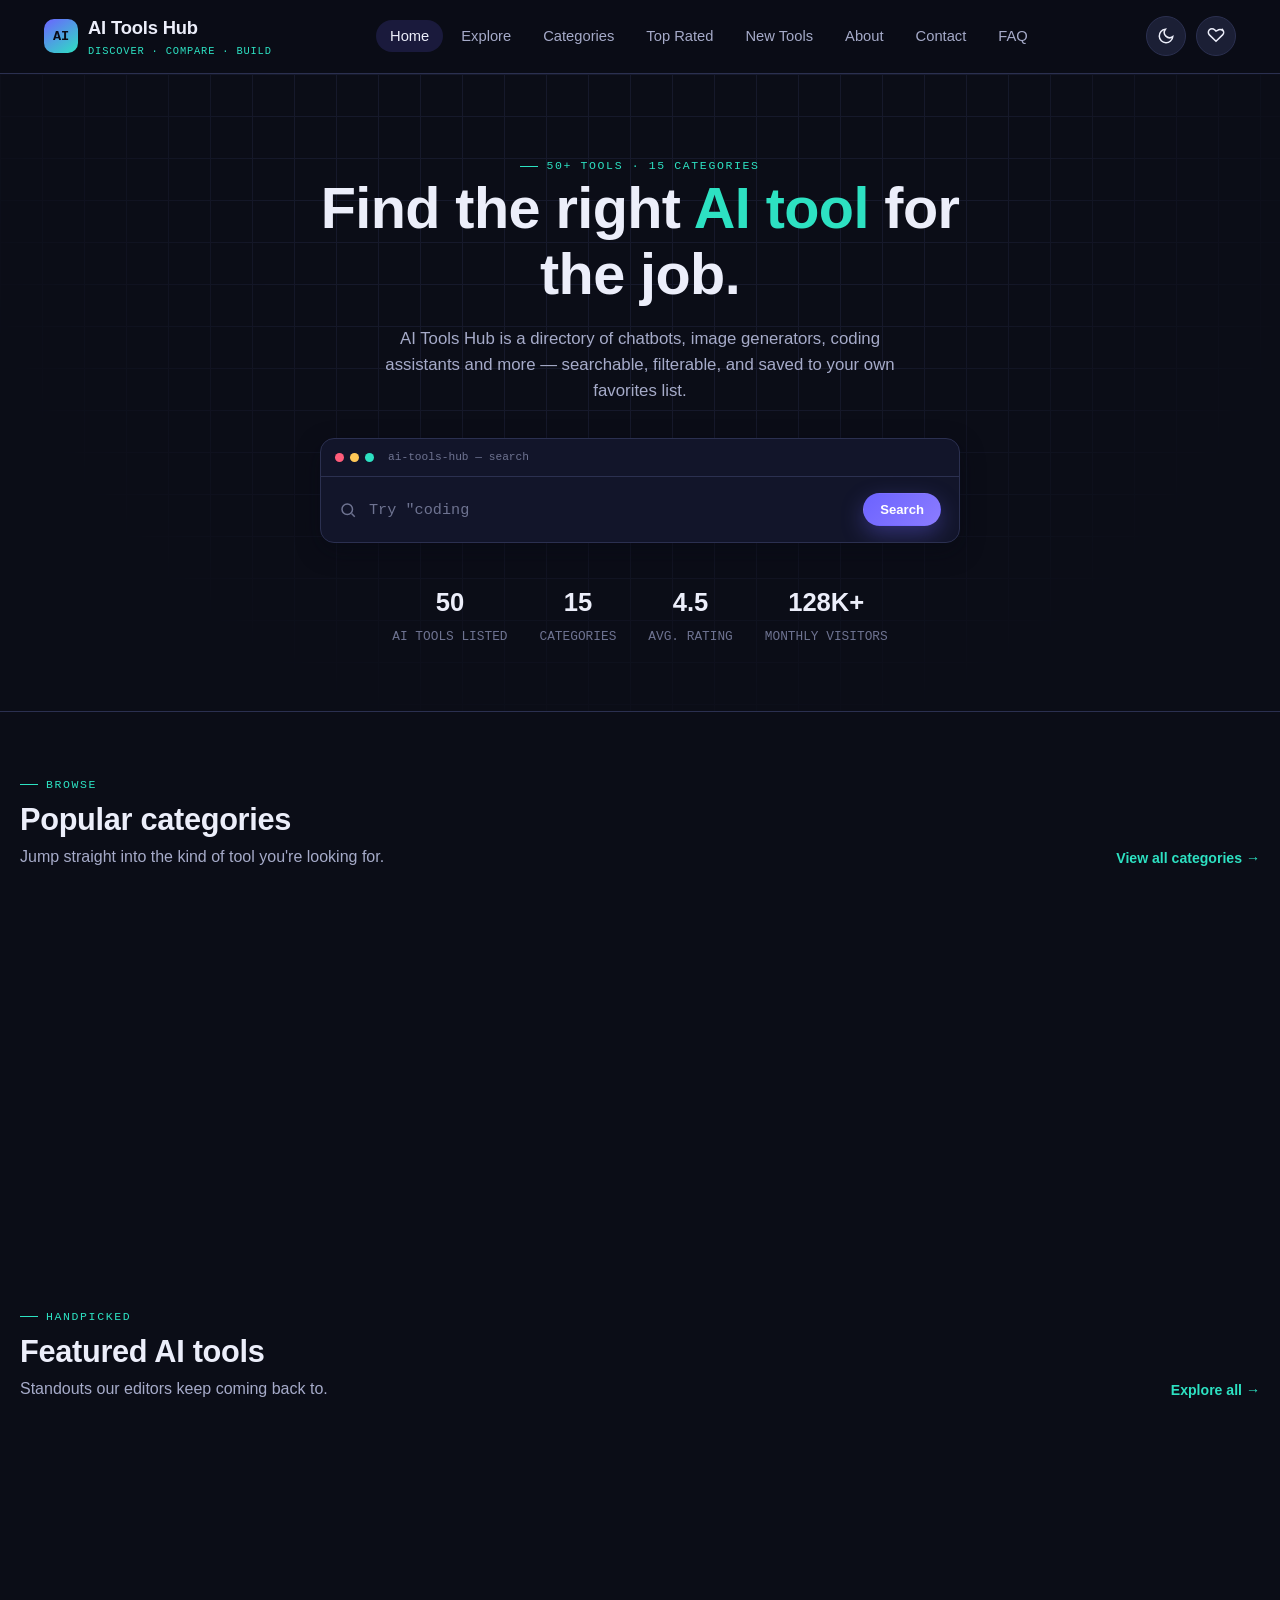
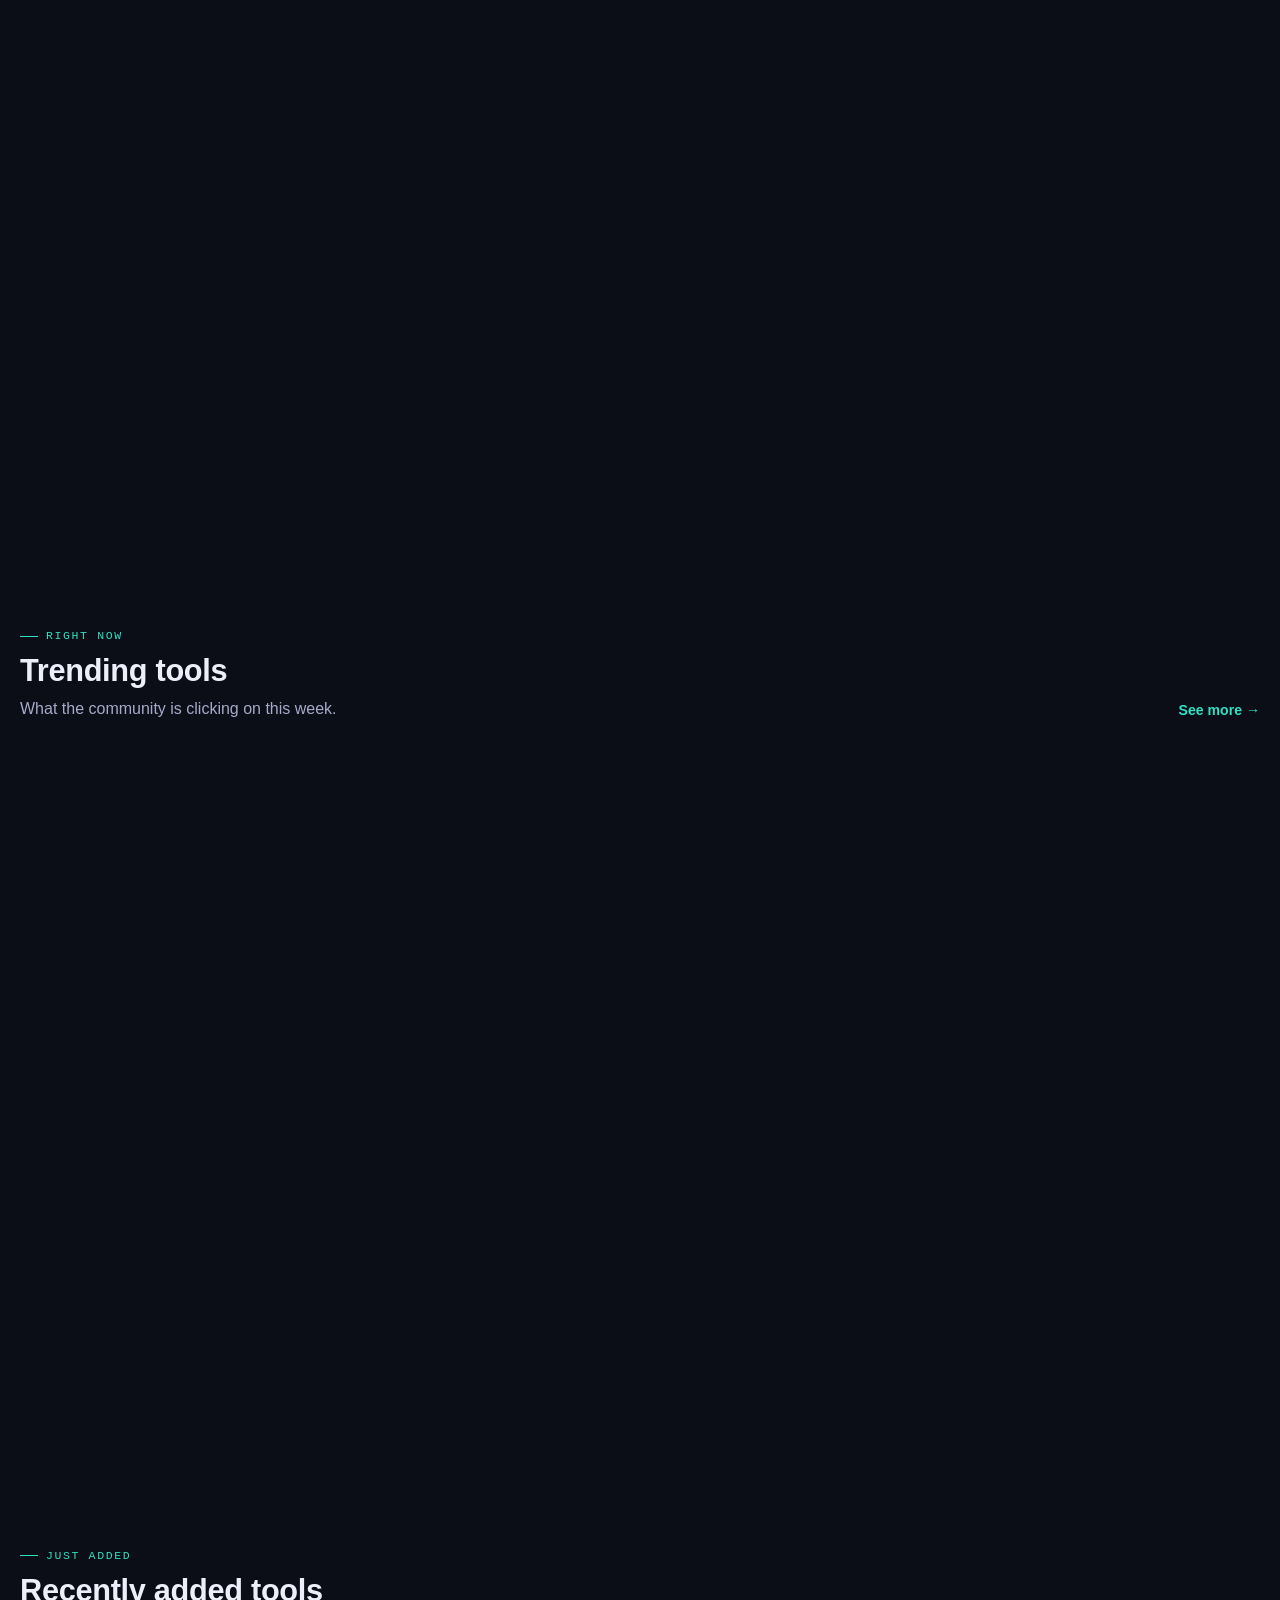
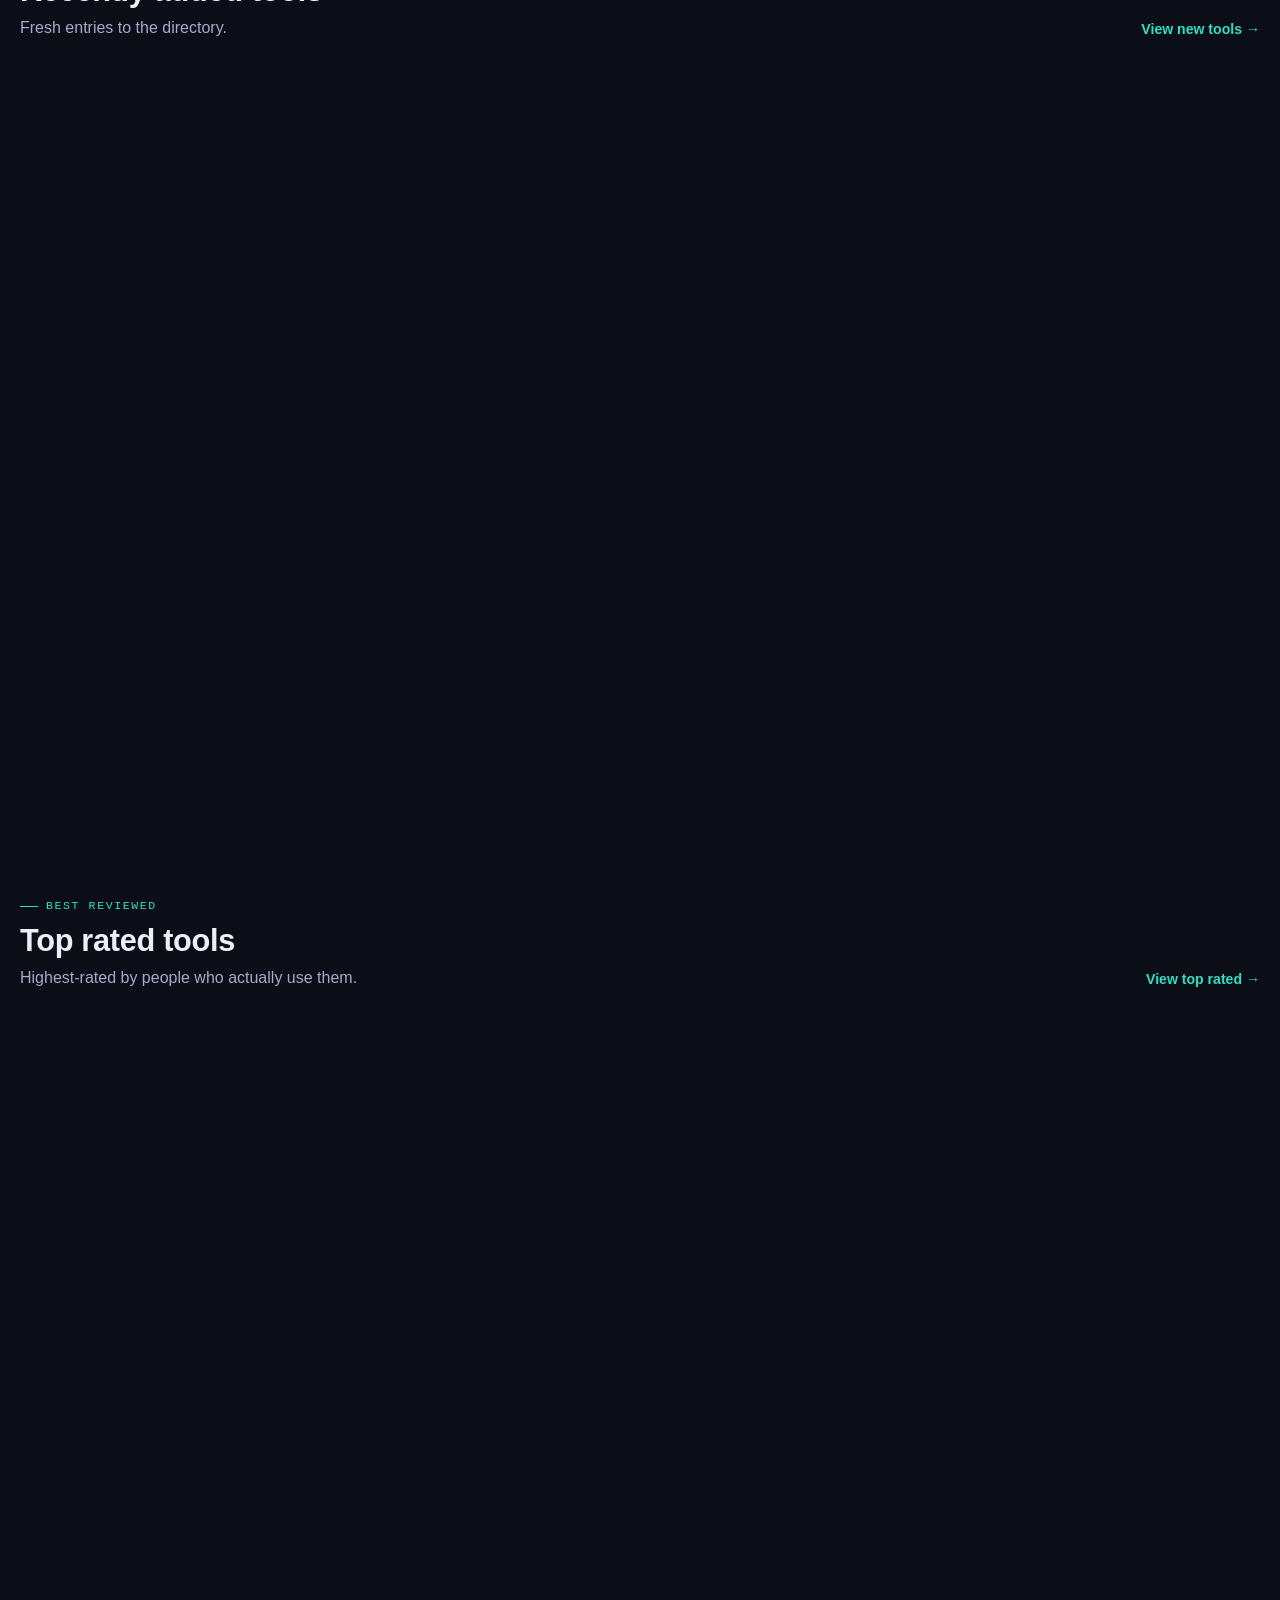
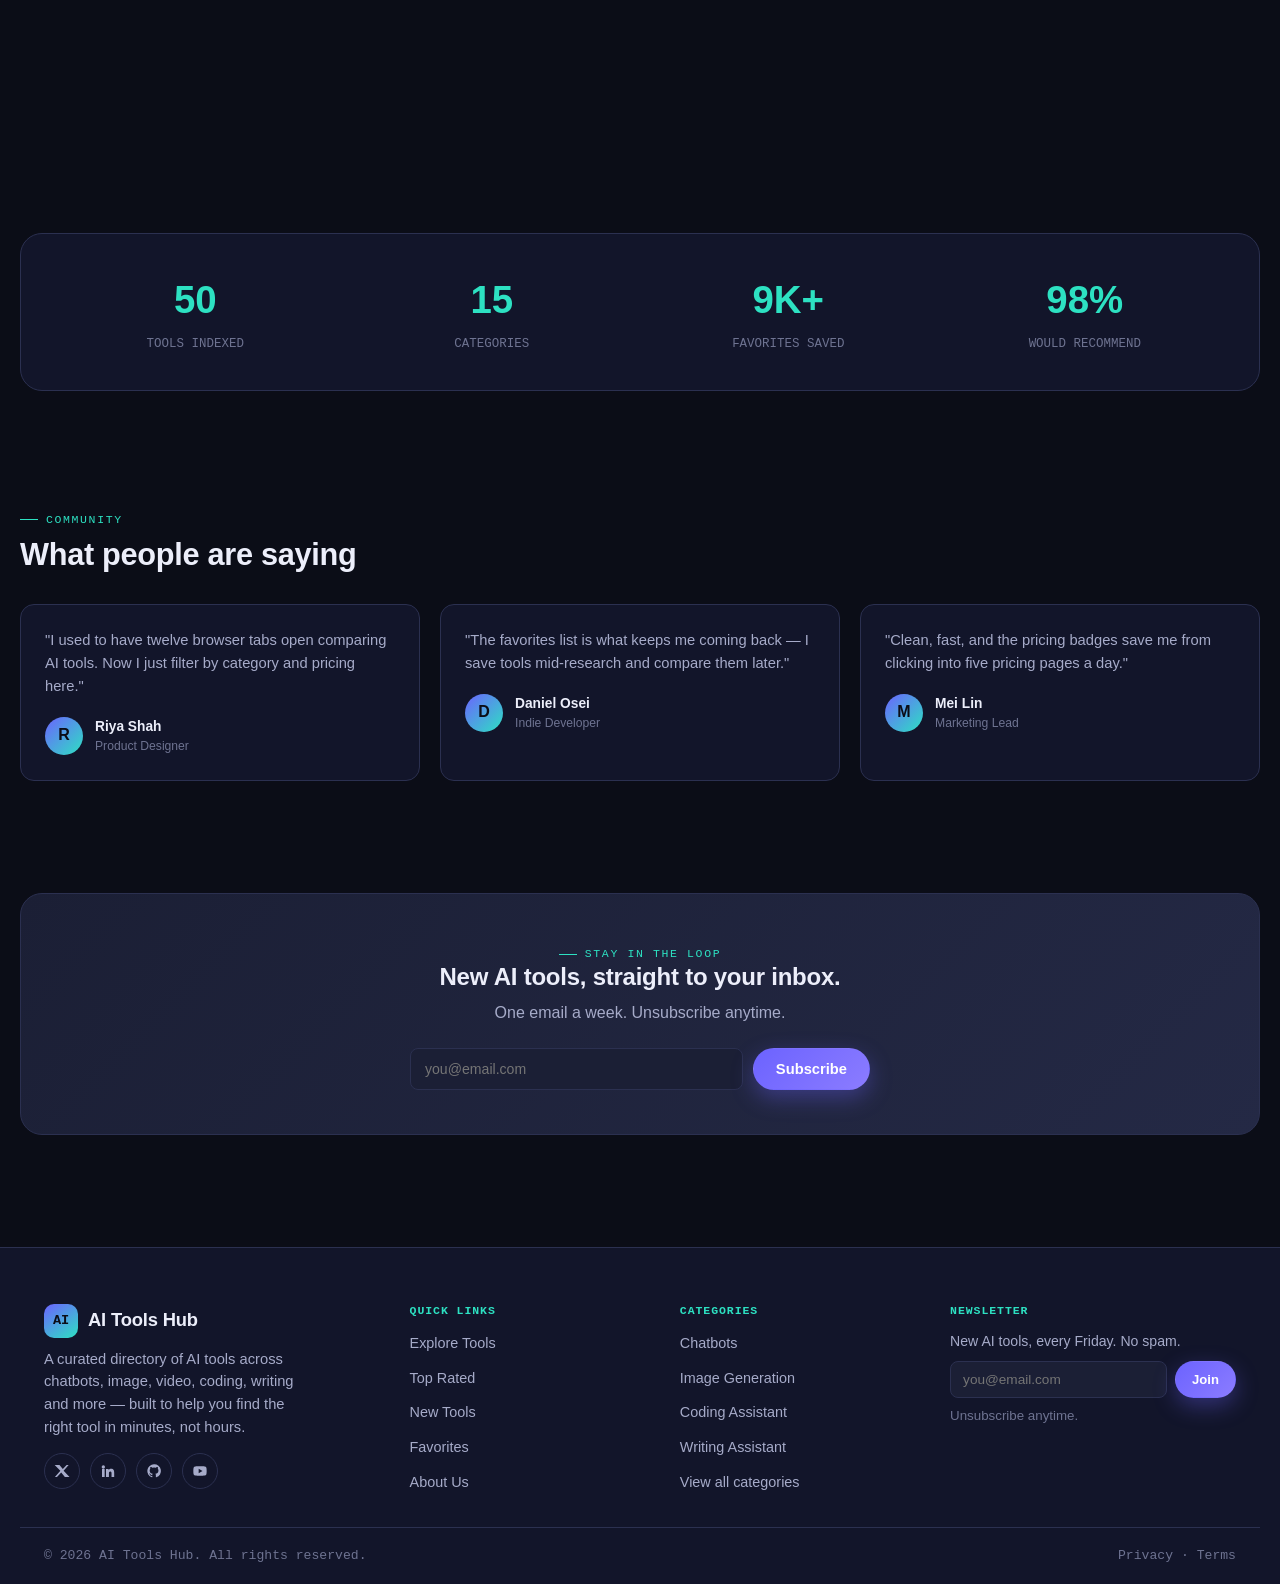
==== commit a092e1b0: "Add files via upload" ====
--- a/index.html
+++ b/index.html
@@ -9,12 +9,941 @@
 <link rel="preconnect" href="https://fonts.googleapis.com">
 <link rel="preconnect" href="https://fonts.gstatic.com" crossorigin>
 <link href="https://fonts.googleapis.com/css2?family=Space+Grotesk:wght@500;600;700&family=Inter:wght@400;500;600;700&family=JetBrains+Mono:wght@400;500;700&display=swap" rel="stylesheet">
-<link rel="stylesheet" href="css/variables.css">
-<link rel="stylesheet" href="css/style.css">
-<link rel="stylesheet" href="css/navbar.css">
-<link rel="stylesheet" href="css/footer.css">
-<link rel="stylesheet" href="css/animations.css">
-<link rel="stylesheet" href="css/responsive.css">
+<style>
+/* ==========================================================================
+   variables.css — Design tokens
+   Signature direction: a "console" aesthetic — deep indigo surfaces,
+   monospace data readouts on tool cards, violet + mint signal colors.
+   ========================================================================== */
+
+:root{
+  /* ---- Type ---- */
+  --font-display: 'Space Grotesk', 'Segoe UI', sans-serif;
+  --font-body: 'Inter', 'Segoe UI', sans-serif;
+  --font-mono: 'JetBrains Mono', 'Courier New', monospace;
+
+  /* ---- Dark theme (default) ---- */
+  --bg-0: #0B0D17;
+  --bg-1: #12152400;
+  --bg-1-solid: #12152A;
+  --bg-2: #1B1F35;
+  --bg-3: #242945;
+  --border: #2B3050;
+  --text-0: #ECEEFA;
+  --text-1: #A6ABC9;
+  --text-2: #6E7391;
+
+  --accent: #6C63FF;
+  --accent-soft: rgba(108,99,255,0.16);
+  --accent-2: #2DE1C2;
+  --accent-2-soft: rgba(45,225,194,0.14);
+  --warn: #FF8A5B;
+  --warn-soft: rgba(255,138,91,0.15);
+  --danger: #FF5C7A;
+  --star: #FFC857;
+
+  --shadow-1: 0 1px 2px rgba(0,0,0,0.4);
+  --shadow-2: 0 8px 24px rgba(6,8,20,0.45);
+  --shadow-glow: 0 0 0 1px rgba(108,99,255,0.35), 0 12px 32px rgba(108,99,255,0.18);
+
+  --radius-sm: 8px;
+  --radius-md: 14px;
+  --radius-lg: 22px;
+  --radius-pill: 999px;
+
+  --gap-xs: 6px;
+  --gap-sm: 12px;
+  --gap-md: 20px;
+  --gap-lg: 32px;
+  --gap-xl: 56px;
+
+  --container: 1240px;
+  --dur-fast: 150ms;
+  --dur-med: 320ms;
+  --dur-slow: 600ms;
+  --ease: cubic-bezier(.22,.9,.32,1);
+}
+
+[data-theme="light"]{
+  --bg-0: #F3F4FB;
+  --bg-1-solid: #FFFFFF;
+  --bg-2: #FFFFFF;
+  --bg-3: #ECEDFA;
+  --border: #DFE1F2;
+  --text-0: #12142A;
+  --text-1: #4C5074;
+  --text-2: #7B7FA3;
+
+  --accent-soft: rgba(108,99,255,0.10);
+  --accent-2-soft: rgba(45,225,194,0.14);
+  --warn-soft: rgba(255,138,91,0.14);
+
+  --shadow-1: 0 1px 2px rgba(20,22,50,0.06);
+  --shadow-2: 0 10px 30px rgba(20,22,50,0.09);
+  --shadow-glow: 0 0 0 1px rgba(108,99,255,0.25), 0 12px 32px rgba(108,99,255,0.14);
+}
+
+@media (prefers-reduced-motion: reduce){
+  *{ animation-duration: 0.001ms !important; animation-iteration-count: 1 !important; transition-duration: 0.001ms !important; scroll-behavior: auto !important; }
+}
+/* ==========================================================================
+   style.css — Base + components
+   ========================================================================== */
+
+*, *::before, *::after{ box-sizing: border-box; }
+html{ scroll-behavior: smooth; }
+body{
+  margin: 0;
+  background: var(--bg-0);
+  color: var(--text-0);
+  font-family: var(--font-body);
+  line-height: 1.55;
+  -webkit-font-smoothing: antialiased;
+  transition: background var(--dur-med) var(--ease), color var(--dur-med) var(--ease);
+}
+
+img{ max-width: 100%; display: block; }
+a{ color: inherit; }
+h1,h2,h3,h4{ font-family: var(--font-display); line-height: 1.15; margin: 0; letter-spacing: -0.01em; }
+p{ margin: 0; }
+ul{ margin: 0; padding: 0; }
+button{ font-family: inherit; }
+
+:focus-visible{ outline: 2px solid var(--accent-2); outline-offset: 2px; }
+
+.container{ max-width: var(--container); margin: 0 auto; padding: 0 24px; }
+.section{ padding: var(--gap-xl) 0; }
+.section-tight{ padding: var(--gap-lg) 0; }
+
+.eyebrow{
+  font-family: var(--font-mono);
+  font-size: 0.72rem;
+  letter-spacing: 0.14em;
+  text-transform: uppercase;
+  color: var(--accent-2);
+  display: inline-flex;
+  align-items: center;
+  gap: 8px;
+}
+.eyebrow::before{ content:''; width: 18px; height: 1px; background: var(--accent-2); }
+
+.section-head{ display:flex; align-items:flex-end; justify-content:space-between; gap: var(--gap-md); margin-bottom: var(--gap-lg); flex-wrap: wrap; }
+.section-head h2{ font-size: clamp(1.5rem, 2.4vw, 2.1rem); margin-top: 8px; }
+.section-head p{ color: var(--text-1); max-width: 56ch; margin-top: 8px; }
+.section-link{ font-size: 0.88rem; font-weight: 600; color: var(--accent-2); text-decoration:none; white-space: nowrap; }
+.section-link:hover{ text-decoration: underline; }
+
+/* ---- Buttons ---- */
+.btn{
+  display: inline-flex;
+  align-items: center;
+  justify-content: center;
+  gap: 8px;
+  padding: 12px 22px;
+  border-radius: var(--radius-pill);
+  font-weight: 600;
+  font-size: 0.92rem;
+  text-decoration: none;
+  border: 1px solid transparent;
+  cursor: pointer;
+  transition: transform var(--dur-fast) var(--ease), box-shadow var(--dur-fast) var(--ease), border-color var(--dur-fast) var(--ease), background var(--dur-fast) var(--ease);
+}
+.btn:active{ transform: scale(0.97); }
+.btn-primary{ background: linear-gradient(135deg, var(--accent), #8B7CFF); color: #fff; box-shadow: 0 8px 22px rgba(108,99,255,0.35); }
+.btn-primary:hover{ transform: translateY(-2px); }
+.btn-ghost{ background: transparent; border-color: var(--border); color: var(--text-0); }
+.btn-ghost:hover{ border-color: var(--accent); }
+.btn-sm{ padding: 8px 16px; font-size: 0.82rem; }
+.btn-block{ width: 100%; }
+.btn[disabled]{ opacity: .5; cursor: not-allowed; }
+
+/* ---- Hero ---- */
+.hero{
+  position: relative;
+  overflow: hidden;
+  padding: 76px 0 64px;
+  border-bottom: 1px solid var(--border);
+}
+.hero-inner{ position: relative; z-index: 2; max-width: 760px; margin: 0 auto; text-align: center; }
+.hero h1{ font-size: clamp(2.2rem, 5.4vw, 3.6rem); }
+.hero h1 .accent{ color: var(--accent-2); }
+.hero-sub{ margin-top: 18px; color: var(--text-1); font-size: 1.05rem; max-width: 56ch; margin-left:auto; margin-right:auto; }
+
+.console{
+  margin: 34px auto 0;
+  max-width: 640px;
+  background: var(--bg-1-solid);
+  border: 1px solid var(--border);
+  border-radius: var(--radius-md);
+  box-shadow: var(--shadow-2);
+  overflow: hidden;
+}
+.console-bar{
+  display: flex; align-items: center; gap: 6px;
+  padding: 10px 14px;
+  border-bottom: 1px solid var(--border);
+  font-family: var(--font-mono);
+  font-size: .7rem;
+  color: var(--text-2);
+}
+.console-dot{ width: 9px; height: 9px; border-radius: 50%; background: var(--border); }
+.console-dot:nth-child(1){ background:#FF5C7A; }
+.console-dot:nth-child(2){ background:#FFC857; }
+.console-dot:nth-child(3){ background:#2DE1C2; }
+.console-label{ margin-left: 8px; }
+
+.search-form{ display: flex; align-items: center; gap: 10px; padding: 16px 18px; }
+.search-form svg{ width: 18px; height: 18px; color: var(--text-2); flex-shrink: 0; }
+.search-input{
+  flex: 1; min-width: 0;
+  background: transparent; border: none; outline: none;
+  color: var(--text-0); font-family: var(--font-mono); font-size: 0.95rem;
+}
+.search-input::placeholder{ color: var(--text-2); }
+
+.hero-stats{ display:flex; gap: var(--gap-lg); justify-content:center; margin-top: 40px; flex-wrap: wrap; }
+.hero-stat b{ font-family: var(--font-display); font-size: 1.6rem; display:block; }
+.hero-stat span{ color: var(--text-2); font-size: 0.8rem; font-family: var(--font-mono); }
+
+/* ---- Category grid ---- */
+.category-grid{ display: grid; grid-template-columns: repeat(5, 1fr); gap: var(--gap-md); }
+.category-card{
+  background: var(--bg-1-solid);
+  border: 1px solid var(--border);
+  border-radius: var(--radius-md);
+  padding: 20px;
+  text-decoration: none;
+  color: var(--text-0);
+  display: flex; flex-direction: column; gap: 12px;
+}
+.cat-icon{
+  width: 42px; height: 42px; border-radius: var(--radius-sm);
+  background: var(--accent-soft);
+  color: var(--accent);
+  display: grid; place-items: center;
+}
+.cat-icon svg{ width: 20px; height: 20px; }
+.category-card h3{ font-size: 1rem; }
+.category-card span{ color: var(--text-2); font-family: var(--font-mono); font-size: 0.76rem; }
+
+/* ---- Tool cards ---- */
+.tool-grid{ display: grid; grid-template-columns: repeat(4, 1fr); gap: var(--gap-md); }
+.tool-grid.list-view{ grid-template-columns: 1fr; }
+
+.tool-card{
+  background: var(--bg-1-solid);
+  border: 1px solid var(--border);
+  border-radius: var(--radius-md);
+  padding: 20px;
+  display: flex;
+  flex-direction: column;
+  gap: 14px;
+  position: relative;
+}
+.tool-top{ display: flex; align-items: flex-start; gap: 12px; }
+.tool-logo{
+  width: 46px; height: 46px; border-radius: 12px;
+  background: linear-gradient(150deg, var(--accent-soft), var(--accent-2-soft));
+  color: var(--text-0);
+  display: grid; place-items: center;
+  font-family: var(--font-display); font-weight: 700;
+  flex-shrink: 0;
+}
+.tool-name-row{ display:flex; align-items:center; justify-content:space-between; gap: 8px; }
+.tool-name{ font-family: var(--font-display); font-size: 1.02rem; }
+.tool-cat{ color: var(--text-2); font-size: 0.76rem; font-family: var(--font-mono); }
+
+.fav-btn{
+  background: none; border: none; cursor: pointer;
+  color: var(--text-2);
+  width: 30px; height: 30px; display:grid; place-items:center;
+  border-radius: 50%;
+  flex-shrink: 0;
+  transition: color var(--dur-fast) var(--ease), transform var(--dur-fast) var(--ease);
+}
+.fav-btn svg{ width: 19px; height: 19px; }
+.fav-btn:hover{ transform: scale(1.15); }
+.fav-btn.active{ color: var(--danger); }
+.fav-btn.active svg{ fill: var(--danger); }
+
+.tool-desc{ color: var(--text-1); font-size: 0.88rem; flex: 1; }
+
+.tool-meta-row{ display: flex; align-items: center; justify-content: space-between; gap: 8px; }
+.badge{
+  font-family: var(--font-mono);
+  font-size: 0.68rem;
+  font-weight: 600;
+  padding: 4px 10px;
+  border-radius: var(--radius-pill);
+  text-transform: uppercase;
+  letter-spacing: 0.04em;
+}
+.badge-free{ background: var(--accent-2-soft); color: var(--accent-2); }
+.badge-freemium{ background: var(--accent-soft); color: #9C93FF; }
+.badge-paid{ background: var(--warn-soft); color: var(--warn); }
+
+.rating{ display:flex; align-items:center; gap: 4px; font-family: var(--font-mono); font-size: 0.8rem; color: var(--star); }
+.rating svg{ width: 14px; height: 14px; fill: var(--star); }
+
+.tag-row{ display:flex; flex-wrap: wrap; gap: 6px; }
+.tag-chip{
+  font-family: var(--font-mono);
+  font-size: 0.68rem;
+  color: var(--text-2);
+  background: var(--bg-2);
+  border: 1px solid var(--border);
+  padding: 3px 9px;
+  border-radius: var(--radius-pill);
+}
+
+.tool-actions{ display: flex; gap: 8px; margin-top: 4px; }
+.tool-actions .btn{ flex: 1; padding: 10px 14px; font-size: 0.82rem; }
+
+/* ---- Filters/toolbar (explore page) ---- */
+.toolbar{
+  display: flex; flex-wrap: wrap; gap: var(--gap-sm);
+  align-items: center; justify-content: space-between;
+  background: var(--bg-1-solid);
+  border: 1px solid var(--border);
+  border-radius: var(--radius-md);
+  padding: 16px 18px;
+  margin-bottom: var(--gap-lg);
+}
+.filter-group{ display: flex; flex-wrap: wrap; gap: 8px; }
+.chip-btn{
+  font-family: var(--font-mono);
+  font-size: 0.78rem;
+  padding: 7px 14px;
+  border-radius: var(--radius-pill);
+  border: 1px solid var(--border);
+  background: var(--bg-2);
+  color: var(--text-1);
+  cursor: pointer;
+  transition: all var(--dur-fast) var(--ease);
+}
+.chip-btn:hover{ border-color: var(--accent); color: var(--text-0); }
+.chip-btn.active{ background: var(--accent); color: #fff; border-color: var(--accent); }
+
+.select-input, .text-input, textarea.text-input{
+  font-family: var(--font-body);
+  background: var(--bg-2);
+  border: 1px solid var(--border);
+  color: var(--text-0);
+  border-radius: var(--radius-sm);
+  padding: 10px 14px;
+  font-size: 0.88rem;
+}
+.select-input{ font-family: var(--font-mono); }
+
+.results-count{ font-family: var(--font-mono); font-size: 0.8rem; color: var(--text-2); }
+
+.empty-state{
+  text-align: center;
+  padding: 60px 20px;
+  color: var(--text-1);
+}
+.empty-state svg{ width: 54px; height: 54px; color: var(--text-2); margin: 0 auto 16px; }
+.empty-state h3{ margin-bottom: 6px; }
+
+.pagination{ display:flex; justify-content:center; gap: 8px; margin-top: var(--gap-lg); }
+.page-btn{
+  width: 38px; height: 38px; border-radius: var(--radius-sm);
+  border: 1px solid var(--border); background: var(--bg-2); color: var(--text-1);
+  font-family: var(--font-mono); cursor: pointer;
+}
+.page-btn.active{ background: var(--accent); border-color: var(--accent); color:#fff; }
+
+/* ---- Stats section ---- */
+.stats-strip{
+  display: grid; grid-template-columns: repeat(4,1fr);
+  gap: var(--gap-md);
+  background: var(--bg-1-solid);
+  border: 1px solid var(--border);
+  border-radius: var(--radius-lg);
+  padding: 36px;
+}
+.stat-item{ text-align: center; }
+.stat-item b{ font-family: var(--font-display); font-size: clamp(1.8rem,3vw,2.6rem); color: var(--accent-2); display:block; }
+.stat-item span{ color: var(--text-2); font-family: var(--font-mono); font-size: 0.78rem; }
+
+/* ---- Testimonials ---- */
+.testimonial-grid{ display: grid; grid-template-columns: repeat(3,1fr); gap: var(--gap-md); }
+.testimonial-card{
+  background: var(--bg-1-solid); border: 1px solid var(--border);
+  border-radius: var(--radius-md); padding: 24px;
+}
+.testimonial-card p{ color: var(--text-1); font-size: 0.92rem; }
+.testimonial-who{ display:flex; align-items:center; gap: 12px; margin-top: 18px; }
+.avatar{
+  width: 38px; height: 38px; border-radius: 50%;
+  background: linear-gradient(135deg, var(--accent), var(--accent-2));
+  display:grid; place-items:center; color:#0B0D17; font-weight:700; font-family: var(--font-display);
+}
+.who-name{ font-size: 0.86rem; font-weight: 600; }
+.who-role{ font-size: 0.76rem; color: var(--text-2); }
+
+/* ---- Newsletter ---- */
+.newsletter-panel{
+  background: linear-gradient(135deg, var(--bg-2), var(--bg-3));
+  border: 1px solid var(--border);
+  border-radius: var(--radius-lg);
+  padding: 44px;
+  text-align: center;
+}
+.newsletter-panel form{ display:flex; gap:10px; max-width: 460px; margin: 22px auto 0; }
+.newsletter-panel input{ flex:1; }
+
+/* ---- Toast ---- */
+.toast-stack{ position: fixed; bottom: 24px; left: 24px; z-index: 500; display:flex; flex-direction:column; gap:10px; }
+.toast{
+  background: var(--bg-1-solid);
+  border: 1px solid var(--border);
+  border-left: 3px solid var(--accent-2);
+  border-radius: var(--radius-sm);
+  padding: 12px 16px;
+  font-size: 0.85rem;
+  box-shadow: var(--shadow-2);
+  min-width: 240px;
+  animation: slideUp 260ms var(--ease) both;
+}
+.toast.error{ border-left-color: var(--danger); }
+.toast.info{ border-left-color: var(--text-2); }
+
+/* ---- Scroll progress ---- */
+.scroll-progress{
+  position: fixed; top: 0; left: 0; height: 3px;
+  background: linear-gradient(90deg, var(--accent), var(--accent-2));
+  width: 0%; z-index: 400;
+}
+
+/* ---- Page header (interior pages) ---- */
+.page-header{ padding: 52px 0 32px; border-bottom: 1px solid var(--border); }
+.breadcrumbs{ font-family: var(--font-mono); font-size: 0.76rem; color: var(--text-2); margin-bottom: 14px; }
+.breadcrumbs a{ color: var(--text-2); text-decoration: none; }
+.breadcrumbs a:hover{ color: var(--accent-2); }
+.page-header h1{ font-size: clamp(1.8rem, 3.6vw, 2.6rem); }
+.page-header p{ color: var(--text-1); margin-top: 10px; max-width: 60ch; }
+
+/* ---- Category detail chips (categories page) ---- */
+.cat-legend{ display:flex; flex-wrap:wrap; gap: 8px; margin-bottom: var(--gap-lg); }
+
+/* ---- Tool details page ---- */
+.details-layout{ display: grid; grid-template-columns: 2fr 1fr; gap: var(--gap-lg); align-items: start; }
+.details-main{
+  background: var(--bg-1-solid); border: 1px solid var(--border); border-radius: var(--radius-lg); padding: 32px;
+}
+.details-head{ display:flex; gap: 18px; align-items:flex-start; }
+.details-head .tool-logo{ width: 64px; height: 64px; font-size: 1.4rem; border-radius: 16px; }
+.details-head h1{ font-size: 1.7rem; }
+.details-section{ margin-top: 26px; }
+.details-section h3{ font-size: 0.95rem; margin-bottom: 10px; }
+.details-section p{ color: var(--text-1); }
+.feature-list{ list-style: none; display: flex; flex-direction: column; gap: 10px; }
+.feature-list li{ display:flex; gap: 10px; align-items:flex-start; color: var(--text-1); font-size: 0.9rem; }
+.feature-list svg{ width: 16px; height: 16px; color: var(--accent-2); margin-top: 3px; flex-shrink: 0; }
+
+.details-side{
+  background: var(--bg-1-solid); border: 1px solid var(--border); border-radius: var(--radius-lg); padding: 24px;
+  display: flex; flex-direction: column; gap: 16px;
+}
+.side-row{ display:flex; justify-content: space-between; font-size: 0.86rem; padding: 10px 0; border-bottom: 1px solid var(--border); }
+.side-row:last-of-type{ border-bottom: none; }
+.side-row span{ color: var(--text-2); }
+
+.related-grid{ display:grid; grid-template-columns: repeat(3,1fr); gap: var(--gap-md); margin-top: var(--gap-md); }
+
+/* ---- FAQ accordion ---- */
+.faq-list{ display: flex; flex-direction: column; gap: 12px; max-width: 820px; }
+.faq-item{ background: var(--bg-1-solid); border: 1px solid var(--border); border-radius: var(--radius-md); overflow: hidden; }
+.faq-q{
+  width: 100%; text-align: left; background: none; border: none; cursor: pointer;
+  padding: 18px 20px; display:flex; align-items:center; justify-content:space-between; gap: 12px;
+  color: var(--text-0); font-weight: 600; font-size: 0.95rem;
+}
+.faq-q svg{ width: 18px; height: 18px; flex-shrink: 0; transition: transform var(--dur-med) var(--ease); color: var(--text-2); }
+.faq-item.open .faq-q svg{ transform: rotate(45deg); color: var(--accent-2); }
+.faq-a{ max-height: 0; overflow: hidden; transition: max-height var(--dur-med) var(--ease); }
+.faq-a-inner{ padding: 0 20px 20px; color: var(--text-1); font-size: 0.9rem; }
+.faq-item.open .faq-a{ max-height: 320px; }
+
+/* ---- Contact / forms ---- */
+.form-grid{ display:grid; grid-template-columns: 1fr 1fr; gap: 16px; }
+.form-field{ display:flex; flex-direction:column; gap: 6px; margin-bottom: 16px; }
+.form-field label{ font-size: 0.82rem; color: var(--text-1); font-weight: 600; }
+.form-field .error-msg{ font-size: 0.76rem; color: var(--danger); display:none; }
+.form-field.invalid .text-input{ border-color: var(--danger); }
+.form-field.invalid .error-msg{ display:block; }
+.form-field.full{ grid-column: 1 / -1; }
+.contact-layout{ display:grid; grid-template-columns: 1fr 1fr; gap: var(--gap-lg); }
+.contact-info-card{ background: var(--bg-1-solid); border:1px solid var(--border); border-radius: var(--radius-lg); padding: 28px; }
+.info-row{ display:flex; gap: 12px; align-items:flex-start; margin-bottom: 20px; }
+.info-row svg{ width:18px; height:18px; color: var(--accent-2); margin-top:2px; flex-shrink:0; }
+.info-row h4{ font-size: 0.9rem; margin-bottom: 2px; }
+.info-row span{ color: var(--text-2); font-size: 0.84rem; }
+
+.form-success{
+  display:none; background: var(--accent-2-soft); border:1px solid var(--accent-2);
+  color: var(--accent-2); padding: 14px 18px; border-radius: var(--radius-sm); font-size: 0.86rem; margin-bottom: 16px;
+}
+.form-success.show{ display:block; }
+
+/* ---- Legal pages ---- */
+.legal-body{ max-width: 780px; }
+.legal-body h2{ font-size: 1.2rem; margin-top: 36px; margin-bottom: 10px; }
+.legal-body h2:first-child{ margin-top: 0; }
+.legal-body p, .legal-body li{ color: var(--text-1); font-size: 0.93rem; margin-bottom: 10px; }
+.legal-body ul{ padding-left: 20px; list-style: disc; }
+.legal-updated{ font-family: var(--font-mono); font-size: 0.78rem; color: var(--text-2); margin-bottom: 30px; }
+
+/* ---- 404 ---- */
+.error-page{ min-height: 60vh; display:flex; flex-direction:column; align-items:center; justify-content:center; text-align:center; padding: 80px 20px; }
+.error-code{ font-family: var(--font-display); font-size: clamp(5rem, 16vw, 9rem); color: var(--accent); line-height:1; }
+.error-page p{ color: var(--text-1); margin: 14px 0 26px; max-width: 46ch; }
+
+/* ---- Favorites empty ---- */
+.fav-toolbar{ display:flex; justify-content:space-between; align-items:center; margin-bottom: var(--gap-lg); flex-wrap: wrap; gap: 12px; }
+
+/* ---- Utility ---- */
+.text-center{ text-align:center; }
+.mt-lg{ margin-top: var(--gap-lg); }
+.flex-center{ display:flex; align-items:center; justify-content:center; }
+/* ==========================================================================
+   navbar.css
+   ========================================================================== */
+
+.site-header{
+  position: sticky;
+  top: 0;
+  z-index: 200;
+  background: color-mix(in srgb, var(--bg-0) 88%, transparent);
+  backdrop-filter: blur(14px);
+  border-bottom: 1px solid var(--border);
+}
+
+.navbar{
+  max-width: var(--container);
+  margin: 0 auto;
+  padding: 14px 24px;
+  display: flex;
+  align-items: center;
+  justify-content: space-between;
+  gap: var(--gap-md);
+}
+
+.brand{
+  display: flex;
+  align-items: center;
+  gap: 10px;
+  font-family: var(--font-display);
+  font-weight: 700;
+  font-size: 1.15rem;
+  color: var(--text-0);
+  text-decoration: none;
+  letter-spacing: -0.01em;
+}
+
+.brand-mark{
+  width: 34px; height: 34px;
+  border-radius: 10px;
+  background: linear-gradient(145deg, var(--accent), var(--accent-2));
+  display: grid; place-items: center;
+  color: #0B0D17;
+  font-family: var(--font-mono);
+  font-weight: 700;
+  font-size: 0.85rem;
+  flex-shrink: 0;
+}
+
+.brand small{
+  font-family: var(--font-mono);
+  font-weight: 500;
+  color: var(--accent-2);
+  font-size: 0.65rem;
+  display: block;
+  letter-spacing: 0.08em;
+}
+
+.nav-links{
+  display: flex;
+  align-items: center;
+  gap: 4px;
+  list-style: none;
+}
+
+.nav-links a{
+  color: var(--text-1);
+  text-decoration: none;
+  font-size: 0.92rem;
+  font-weight: 500;
+  padding: 8px 14px;
+  border-radius: var(--radius-pill);
+  transition: color var(--dur-fast) var(--ease), background var(--dur-fast) var(--ease);
+  white-space: nowrap;
+}
+
+.nav-links a:hover,
+.nav-links a:focus-visible{
+  color: var(--text-0);
+  background: var(--bg-2);
+}
+
+.nav-links a.active{
+  color: var(--text-0);
+  background: var(--accent-soft);
+}
+
+.nav-actions{
+  display: flex;
+  align-items: center;
+  gap: 10px;
+}
+
+.icon-btn{
+  width: 40px; height: 40px;
+  display: grid; place-items: center;
+  border-radius: var(--radius-pill);
+  border: 1px solid var(--border);
+  background: var(--bg-2);
+  color: var(--text-0);
+  cursor: pointer;
+  transition: transform var(--dur-fast) var(--ease), border-color var(--dur-fast) var(--ease);
+}
+.icon-btn:hover{ border-color: var(--accent); transform: translateY(-1px); }
+.icon-btn svg{ width: 18px; height: 18px; }
+
+.theme-toggle .sun{ display:none; }
+[data-theme="light"] .theme-toggle .moon{ display:none; }
+[data-theme="light"] .theme-toggle .sun{ display:block; }
+
+.fav-count{
+  position: absolute;
+  top: -4px; right: -4px;
+  background: var(--warn);
+  color: #1a0a02;
+  font-family: var(--font-mono);
+  font-size: 0.62rem;
+  font-weight: 700;
+  min-width: 16px; height: 16px;
+  border-radius: 999px;
+  display: grid; place-items: center;
+  padding: 0 3px;
+}
+
+.nav-actions .icon-btn{ position: relative; }
+
+.menu-toggle{ display: none; }
+
+.mobile-drawer{
+  display: none;
+}
+
+/* Mobile nav */
+@media (max-width: 900px){
+  .nav-links{ display: none; }
+  .menu-toggle{ display: grid; }
+
+  .mobile-drawer{
+    display: block;
+    position: fixed;
+    inset: 0 0 0 auto;
+    width: min(78vw, 320px);
+    height: 100vh;
+    background: var(--bg-1-solid);
+    border-left: 1px solid var(--border);
+    transform: translateX(100%);
+    transition: transform var(--dur-med) var(--ease);
+    z-index: 300;
+    padding: 24px;
+    overflow-y: auto;
+  }
+  .mobile-drawer.open{ transform: translateX(0); }
+  .mobile-drawer ul{ list-style: none; display: flex; flex-direction: column; gap: 4px; margin-top: 28px; }
+  .mobile-drawer a{
+    display: block; padding: 12px 14px; border-radius: var(--radius-sm);
+    color: var(--text-1); text-decoration: none; font-weight: 500;
+  }
+  .mobile-drawer a.active, .mobile-drawer a:hover{ color: var(--text-0); background: var(--bg-2); }
+
+  .drawer-close{
+    display: flex; justify-content: flex-end;
+  }
+
+  .drawer-overlay{
+    position: fixed; inset: 0; background: rgba(3,4,10,0.55);
+    opacity: 0; pointer-events: none; transition: opacity var(--dur-med) var(--ease);
+    z-index: 290;
+  }
+  .drawer-overlay.open{ opacity: 1; pointer-events: auto; }
+}
+/* ==========================================================================
+   footer.css
+   ========================================================================== */
+
+.site-footer{
+  background: var(--bg-1-solid);
+  border-top: 1px solid var(--border);
+  margin-top: var(--gap-xl);
+}
+
+.footer-top{
+  max-width: var(--container);
+  margin: 0 auto;
+  padding: var(--gap-xl) 24px var(--gap-lg);
+  display: grid;
+  grid-template-columns: 1.4fr 1fr 1fr 1.2fr;
+  gap: var(--gap-lg);
+}
+
+.footer-brand p{
+  color: var(--text-1);
+  font-size: 0.92rem;
+  max-width: 32ch;
+  margin-top: 10px;
+}
+
+.footer-col h4{
+  font-family: var(--font-mono);
+  text-transform: uppercase;
+  letter-spacing: 0.08em;
+  font-size: 0.72rem;
+  color: var(--accent-2);
+  margin-bottom: 14px;
+}
+
+.footer-col ul{ list-style: none; display: flex; flex-direction: column; gap: 10px; }
+.footer-col a{
+  color: var(--text-1);
+  text-decoration: none;
+  font-size: 0.9rem;
+  transition: color var(--dur-fast) var(--ease);
+}
+.footer-col a:hover{ color: var(--text-0); }
+
+.footer-newsletter form{
+  display: flex;
+  gap: 8px;
+  margin-top: 8px;
+}
+.footer-newsletter input{
+  flex: 1;
+  min-width: 0;
+  padding: 10px 12px;
+  border-radius: var(--radius-sm);
+  border: 1px solid var(--border);
+  background: var(--bg-2);
+  color: var(--text-0);
+  font-size: 0.85rem;
+}
+.footer-newsletter small{ display:block; margin-top: 8px; color: var(--text-2); }
+
+.social-row{
+  display: flex;
+  gap: 10px;
+  margin-top: 14px;
+}
+.social-row a{
+  width: 36px; height: 36px;
+  border-radius: 999px;
+  border: 1px solid var(--border);
+  display: grid; place-items: center;
+  color: var(--text-1);
+}
+.social-row a:hover{ color: var(--accent-2); border-color: var(--accent-2); }
+.social-row svg{ width: 16px; height: 16px; }
+
+.footer-bottom{
+  border-top: 1px solid var(--border);
+  padding: 18px 24px;
+  max-width: var(--container);
+  margin: 0 auto;
+  display: flex;
+  align-items: center;
+  justify-content: space-between;
+  gap: 12px;
+  font-size: 0.82rem;
+  color: var(--text-2);
+  font-family: var(--font-mono);
+}
+
+.back-to-top{
+  position: fixed;
+  right: 24px; bottom: 24px;
+  width: 46px; height: 46px;
+  border-radius: 999px;
+  background: var(--accent);
+  color: #fff;
+  border: none;
+  display: grid; place-items: center;
+  cursor: pointer;
+  opacity: 0; pointer-events: none;
+  transform: translateY(10px);
+  transition: all var(--dur-med) var(--ease);
+  box-shadow: var(--shadow-2);
+  z-index: 150;
+}
+.back-to-top.show{ opacity: 1; pointer-events: auto; transform: translateY(0); }
+.back-to-top svg{ width: 18px; height: 18px; }
+
+@media (max-width: 860px){
+  .footer-top{ grid-template-columns: 1fr 1fr; }
+  .footer-bottom{ flex-direction: column; text-align: center; }
+}
+@media (max-width: 520px){
+  .footer-top{ grid-template-columns: 1fr; }
+}
+/* ==========================================================================
+   animations.css
+   ========================================================================== */
+
+@keyframes fadeIn{ from{ opacity:0; } to{ opacity:1; } }
+@keyframes slideUp{ from{ opacity:0; transform: translateY(24px); } to{ opacity:1; transform: translateY(0); } }
+@keyframes popIn{ from{ opacity:0; transform: scale(.92); } to{ opacity:1; transform: scale(1); } }
+@keyframes spin{ to{ transform: rotate(360deg); } }
+@keyframes pulseGlow{
+  0%,100%{ box-shadow: 0 0 0 0 rgba(108,99,255,0.35); }
+  50%{ box-shadow: 0 0 0 8px rgba(108,99,255,0); }
+}
+@keyframes gridDrift{
+  from{ background-position: 0 0; }
+  to{ background-position: 60px 60px; }
+}
+@keyframes blink{ 50%{ opacity: 0; } }
+@keyframes floatY{
+  0%,100%{ transform: translateY(0); }
+  50%{ transform: translateY(-10px); }
+}
+@keyframes ripple{
+  from{ transform: scale(0); opacity: .55; }
+  to{ transform: scale(2.6); opacity: 0; }
+}
+
+.fade-in{ animation: fadeIn var(--dur-slow) var(--ease) both; }
+.slide-up{ animation: slideUp var(--dur-slow) var(--ease) both; }
+.pop-in{ animation: popIn var(--dur-med) var(--ease) both; }
+
+/* Scroll reveal: JS toggles .in-view */
+.reveal{
+  opacity: 0;
+  transform: translateY(28px);
+  transition: opacity 700ms var(--ease), transform 700ms var(--ease);
+}
+.reveal.in-view{ opacity: 1; transform: translateY(0); }
+.reveal-stagger > *{ transition-delay: calc(var(--stagger-i, 0) * 70ms); }
+
+/* Hover lift */
+.hover-lift{ transition: transform var(--dur-med) var(--ease), box-shadow var(--dur-med) var(--ease); }
+.hover-lift:hover{ transform: translateY(-6px); box-shadow: var(--shadow-2); }
+
+/* Card tilt (JS sets --rx/--ry via pointer move) */
+.tilt{
+  --rx: 0deg; --ry: 0deg;
+  transform: perspective(800px) rotateX(var(--rx)) rotateY(var(--ry));
+  transition: transform 200ms var(--ease);
+  will-change: transform;
+}
+
+/* Ripple buttons */
+.ripple-btn{ position: relative; overflow: hidden; }
+.ripple-span{
+  position: absolute;
+  border-radius: 999px;
+  background: rgba(255,255,255,0.55);
+  pointer-events: none;
+  animation: ripple 650ms ease-out forwards;
+}
+
+/* Loading spinner */
+.spinner{
+  width: 34px; height: 34px;
+  border-radius: 50%;
+  border: 3px solid var(--border);
+  border-top-color: var(--accent);
+  animation: spin 800ms linear infinite;
+}
+.loading-screen{
+  position: fixed; inset: 0; z-index: 999;
+  background: var(--bg-0);
+  display: grid; place-items: center;
+  gap: 14px;
+  transition: opacity 500ms var(--ease), visibility 500ms;
+}
+.loading-screen.hide{ opacity: 0; visibility: hidden; }
+.loading-screen span{ font-family: var(--font-mono); color: var(--text-2); font-size: .8rem; letter-spacing: .08em; }
+
+/* Typing effect caret */
+.caret{
+  display: inline-block; width: 2px; height: 1em;
+  background: var(--accent-2);
+  margin-left: 2px;
+  animation: blink 900ms step-end infinite;
+  vertical-align: middle;
+}
+
+/* Animated grid backdrop for hero */
+.grid-backdrop{
+  position: absolute; inset: 0;
+  background-image:
+    linear-gradient(var(--border) 1px, transparent 1px),
+    linear-gradient(90deg, var(--border) 1px, transparent 1px);
+  background-size: 42px 42px;
+  opacity: 0.35;
+  animation: gridDrift 14s linear infinite;
+  mask-image: radial-gradient(ellipse at 50% 0%, black 40%, transparent 78%);
+}
+.floaty{ animation: floatY 6s ease-in-out infinite; }
+
+/* Counters (JS drives the number, this is just presentational) */
+.counter-num{ font-variant-numeric: tabular-nums; }
+
+/* Skeleton / lazy loading shimmer */
+@keyframes shimmer{ 0%{ background-position: -300px 0; } 100%{ background-position: 300px 0; } }
+.skeleton{
+  background: linear-gradient(90deg, var(--bg-2) 25%, var(--bg-3) 37%, var(--bg-2) 63%);
+  background-size: 300px 100%;
+  animation: shimmer 1.4s linear infinite;
+  border-radius: var(--radius-md);
+}
+/* ==========================================================================
+   responsive.css — mobile-first breakpoint overrides
+   ========================================================================== */
+
+@media (max-width: 1080px){
+  .category-grid{ grid-template-columns: repeat(3,1fr); }
+  .tool-grid{ grid-template-columns: repeat(3,1fr); }
+  .testimonial-grid{ grid-template-columns: repeat(2,1fr); }
+  .stats-strip{ grid-template-columns: repeat(2,1fr); }
+}
+
+@media (max-width: 860px){
+  .details-layout{ grid-template-columns: 1fr; }
+  .contact-layout{ grid-template-columns: 1fr; }
+  .related-grid{ grid-template-columns: repeat(2,1fr); }
+}
+
+@media (max-width: 720px){
+  .category-grid{ grid-template-columns: repeat(2,1fr); }
+  .tool-grid{ grid-template-columns: repeat(2,1fr); }
+  .testimonial-grid{ grid-template-columns: 1fr; }
+  .stats-strip{ grid-template-columns: repeat(2,1fr); gap: var(--gap-md); padding: 24px; }
+  .hero{ padding: 56px 0 44px; }
+  .form-grid{ grid-template-columns: 1fr; }
+  .toolbar{ flex-direction: column; align-items: stretch; }
+  .section-head{ flex-direction: column; align-items: flex-start; }
+}
+
+@media (max-width: 520px){
+  .category-grid{ grid-template-columns: 1fr 1fr; }
+  .tool-grid{ grid-template-columns: 1fr; }
+  .related-grid{ grid-template-columns: 1fr; }
+  .footer-newsletter form{ flex-direction: column; }
+  .hero-stats{ gap: var(--gap-md); }
+  .navbar{ padding: 12px 16px; }
+  .container{ padding: 0 16px; }
+  .details-head{ flex-direction: column; }
+  .back-to-top{ right: 16px; bottom: 16px; }
+}
+
+</style>
 </head>
 <body data-page="home">
 
@@ -194,9 +1123,10 @@
       <a href="index.html" class="brand"><span class="brand-mark">AI</span><span>AI Tools Hub</span></a>
       <p>A curated directory of AI tools across chatbots, image, video, coding, writing and more &mdash; built to help you find the right tool in minutes, not hours.</p>
       <div class="social-row">
-  <a href="https://github.com/jv-patel" target="_blank" rel="noopener" aria-label="GitHub"><svg viewBox="0 0 24 24" fill="currentColor"><path d="M12 2a10 10 0 0 0-3.2 19.5c.5.1.7-.2.7-.5v-1.7c-2.8.6-3.4-1.3-3.4-1.3-.5-1.1-1.1-1.5-1.1-1.5-.9-.6.1-.6.1-.6 1 .1 1.5 1 1.5 1 .9 1.5 2.3 1.1 2.9.8.1-.7.4-1.1.6-1.4-2.3-.3-4.6-1.1-4.6-5 0-1.1.4-2 1-2.6-.1-.3-.5-1.3.1-2.7 0 0 .9-.3 2.9 1a10 10 0 0 1 5.2 0c2-1.3 2.9-1 2.9-1 .6 1.4.2 2.4.1 2.7.6.6 1 1.5 1 2.6 0 3.9-2.3 4.7-4.6 5 .4.3.7 1 .7 1.9v2.8c0 .3.2.6.7.5A10 10 0 0 0 12 2z"/></svg></a>
-  <a href="https://www.instagram.com/jeel_ptl_.2515?igsh=MTcyYmI2Yjl2MjRzaQ==" target="_blank" rel="noopener" aria-label="Instagram"><svg viewBox="0 0 24 24" fill="none" stroke="currentColor" stroke-width="2"><rect x="2" y="2" width="20" height="20" rx="5"/><circle cx="12" cy="12" r="4"/><circle cx="17.5" cy="6.5" r="1" fill="currentColor" stroke="none"/></svg></a>
-  <a href="mailto:jeelpatel0038@gmail.com" aria-label="Gmail"><svg viewBox="0 0 24 24" fill="none" stroke="currentColor" stroke-width="2"><rect x="2" y="4" width="20" height="16" rx="2"/><path d="m22 6-10 7L2 6"/></svg></a>
+        <a href="#" aria-label="X / Twitter"><svg viewBox="0 0 24 24" fill="currentColor"><path d="M18.9 3H22l-7.6 8.7L23.3 21h-7l-5.5-6.7L4.5 21H1.4l8.1-9.3L1 3h7.2l5 6.1L18.9 3z"/></svg></a>
+        <a href="#" aria-label="LinkedIn"><svg viewBox="0 0 24 24" fill="currentColor"><path d="M4.98 3.5A2.5 2.5 0 1 1 5 8.5a2.5 2.5 0 0 1-.02-5zM3 9h4v12H3zM9 9h3.8v1.7h.1c.5-.9 1.8-1.9 3.7-1.9 4 0 4.7 2.6 4.7 6V21h-4v-5.4c0-1.3 0-3-1.8-3s-2.1 1.4-2.1 2.9V21H9z"/></svg></a>
+        <a href="#" aria-label="GitHub"><svg viewBox="0 0 24 24" fill="currentColor"><path d="M12 2a10 10 0 0 0-3.2 19.5c.5.1.7-.2.7-.5v-1.7c-2.8.6-3.4-1.3-3.4-1.3-.5-1.1-1.1-1.5-1.1-1.5-.9-.6.1-.6.1-.6 1 .1 1.5 1 1.5 1 .9 1.5 2.3 1.1 2.9.8.1-.7.4-1.1.6-1.4-2.3-.3-4.6-1.1-4.6-5 0-1.1.4-2 1-2.6-.1-.3-.5-1.3.1-2.7 0 0 .9-.3 2.9 1a10 10 0 0 1 5.2 0c2-1.3 2.9-1 2.9-1 .6 1.4.2 2.4.1 2.7.6.6 1 1.5 1 2.6 0 3.9-2.3 4.7-4.6 5 .4.3.7 1 .7 1.9v2.8c0 .3.2.6.7.5A10 10 0 0 0 12 2z"/></svg></a>
+        <a href="#" aria-label="YouTube"><svg viewBox="0 0 24 24" fill="currentColor"><path d="M22 12s0-3.2-.4-4.7a2.9 2.9 0 0 0-2-2C17.9 5 12 5 12 5s-5.9 0-7.6.3a2.9 2.9 0 0 0-2 2C2 8.8 2 12 2 12s0 3.2.4 4.7c.3 1 1 1.8 2 2C6.1 19 12 19 12 19s5.9 0 7.6-.3a2.9 2.9 0 0 0 2-2c.4-1.5.4-4.7.4-4.7zM10 15.3V8.7L15.8 12z"/></svg></a>
       </div>
     </div>
     <div class="footer-col">
@@ -239,15 +1169,1085 @@
   <svg viewBox="0 0 24 24" fill="none" stroke="currentColor" stroke-width="2"><path d="M12 19V5M5 12l7-7 7 7"/></svg>
 </button>
 
-<script src="js/data.js"></script>
-<script src="js/storage.js"></script>
-<script src="js/theme.js"></script>
-<script src="js/toast.js"></script>
-<script src="js/favorites.js"></script>
-<script src="js/filter.js"></script>
-<script src="js/animation.js"></script>
-<script src="js/search.js"></script>
-<script src="js/app.js"></script>
+<script>
+/* ==========================================================================
+   data.js — Static dataset for AI Tools Hub
+   Contains category metadata and the tool catalog. In a production app this
+   would come from an API; here it's a module-level constant so every page
+   (explore, categories, favorites, details) can share one source of truth.
+   ========================================================================== */
+
+const CATEGORIES = [
+  { id: 'chatbots',    name: 'Chatbots',          icon: 'chat' },
+  { id: 'image',       name: 'Image Generation',  icon: 'image' },
+  { id: 'video',       name: 'Video Editing',     icon: 'video' },
+  { id: 'coding',      name: 'Coding Assistant',  icon: 'code' },
+  { id: 'writing',     name: 'Writing Assistant', icon: 'pen' },
+  { id: 'voice',       name: 'Voice AI',          icon: 'mic' },
+  { id: 'productivity',name: 'Productivity',      icon: 'bolt' },
+  { id: 'marketing',   name: 'Marketing',         icon: 'megaphone' },
+  { id: 'design',      name: 'Design',            icon: 'pen-tool' },
+  { id: 'education',   name: 'Education',         icon: 'book' },
+  { id: 'music',       name: 'Music',             icon: 'music' },
+  { id: 'business',    name: 'Business',          icon: 'briefcase' },
+  { id: 'finance',     name: 'Finance',           icon: 'coin' },
+  { id: 'research',    name: 'Research',          icon: 'search' },
+  { id: 'automation',  name: 'Automation',        icon: 'gear' }
+];
+
+/* pricing: "Free" | "Freemium" | "Paid"
+   dateAdded: ISO date, newer = higher on "New AI Tools"
+   popularity: 0-100, used for "Most Popular" sort and Trending section        */
+const TOOLS = [
+  { id:1, name:'ChatGPT', category:'chatbots', logo:'C', pricing:'Freemium', rating:4.8, popularity:99, dateAdded:'2025-11-02',
+    desc:'A general-purpose conversational assistant for writing, brainstorming, coding help and everyday Q&A.',
+    tags:['assistant','llm','conversation'], site:'https://chat.openai.com', featured:true, trending:true },
+  { id:2, name:'Claude', category:'chatbots', logo:'C', pricing:'Freemium', rating:4.8, popularity:97, dateAdded:'2025-12-10',
+    desc:'An AI assistant from Anthropic built for thoughtful writing, analysis, and long-context document work.',
+    tags:['assistant','llm','writing'], site:'https://claude.ai', featured:true, trending:true },
+  { id:3, name:'Gemini', category:'chatbots', logo:'G', pricing:'Freemium', rating:4.5, popularity:93, dateAdded:'2025-10-15',
+    desc:'Google\'s multimodal assistant integrated across Search, Workspace, and Android for everyday tasks.',
+    tags:['assistant','llm','multimodal'], site:'https://gemini.google.com', featured:true, trending:false },
+  { id:4, name:'Perplexity', category:'chatbots', logo:'P', pricing:'Freemium', rating:4.6, popularity:90, dateAdded:'2026-01-05',
+    desc:'An answer engine that pairs conversational search with cited sources for quick, sourced research.',
+    tags:['search','answers','citations'], site:'https://perplexity.ai', featured:false, trending:true },
+  { id:5, name:'Microsoft Copilot', category:'chatbots', logo:'M', pricing:'Freemium', rating:4.3, popularity:85, dateAdded:'2025-09-20',
+    desc:'A conversational assistant woven into Windows and Microsoft 365 for drafting, summarizing and search.',
+    tags:['assistant','office','windows'], site:'https://copilot.microsoft.com', featured:false, trending:false },
+
+  { id:6, name:'Midjourney', category:'image', logo:'M', pricing:'Paid', rating:4.7, popularity:96, dateAdded:'2025-11-20',
+    desc:'A prompt-driven image generator known for painterly, highly stylized visuals used by designers and artists.',
+    tags:['image','art','generative'], site:'https://midjourney.com', featured:true, trending:true },
+  { id:7, name:'DALL·E 3', category:'image', logo:'D', pricing:'Freemium', rating:4.5, popularity:91, dateAdded:'2025-08-14',
+    desc:'OpenAI\'s image model that turns natural-language prompts into detailed, editable illustrations.',
+    tags:['image','art','openai'], site:'https://openai.com/dall-e-3', featured:true, trending:false },
+  { id:8, name:'Stable Diffusion', category:'image', logo:'S', pricing:'Free', rating:4.4, popularity:88, dateAdded:'2025-07-01',
+    desc:'An open-weights image generation model that can run locally and be fine-tuned for custom styles.',
+    tags:['image','open-source','local'], site:'https://stability.ai', featured:false, trending:false },
+  { id:9, name:'Adobe Firefly', category:'image', logo:'A', pricing:'Freemium', rating:4.5, popularity:87, dateAdded:'2025-12-01',
+    desc:'Adobe\'s generative image and effects engine built directly into Photoshop and Express workflows.',
+    tags:['image','adobe','design'], site:'https://firefly.adobe.com', featured:false, trending:true },
+
+  { id:10, name:'Runway', category:'video', logo:'R', pricing:'Freemium', rating:4.6, popularity:92, dateAdded:'2025-11-28',
+    desc:'A creative suite for AI video generation, editing, and visual effects used by filmmakers and studios.',
+    tags:['video','generative','editing'], site:'https://runwayml.com', featured:true, trending:true },
+  { id:11, name:'Pika', category:'video', logo:'P', pricing:'Freemium', rating:4.3, popularity:83, dateAdded:'2026-01-10',
+    desc:'A text-to-video and image-to-video tool for quickly producing short stylized clips.',
+    tags:['video','generative','clips'], site:'https://pika.art', featured:false, trending:true },
+  { id:12, name:'Descript', category:'video', logo:'D', pricing:'Freemium', rating:4.7, popularity:89, dateAdded:'2025-06-19',
+    desc:'An editor that lets you cut video and audio by editing a text transcript, plus AI voice cleanup.',
+    tags:['video','podcast','transcript'], site:'https://descript.com', featured:true, trending:false },
+  { id:13, name:'Synthesia', category:'video', logo:'S', pricing:'Paid', rating:4.5, popularity:86, dateAdded:'2025-09-05',
+    desc:'Generates talking-head videos from text using AI avatars, popular for training and marketing content.',
+    tags:['video','avatar','training'], site:'https://synthesia.io', featured:false, trending:false },
+
+  { id:14, name:'GitHub Copilot', category:'coding', logo:'G', pricing:'Freemium', rating:4.6, popularity:95, dateAdded:'2025-10-02',
+    desc:'An in-editor pair programmer that suggests code, tests, and whole functions as you type.',
+    tags:['coding','ide','autocomplete'], site:'https://github.com/features/copilot', featured:true, trending:true },
+  { id:15, name:'Cursor', category:'coding', logo:'C', pricing:'Freemium', rating:4.7, popularity:94, dateAdded:'2025-12-18',
+    desc:'An AI-native code editor built around chat-driven edits across an entire codebase.',
+    tags:['coding','editor','refactor'], site:'https://cursor.sh', featured:true, trending:true },
+  { id:16, name:'Tabnine', category:'coding', logo:'T', pricing:'Freemium', rating:4.1, popularity:76, dateAdded:'2025-05-11',
+    desc:'A privacy-focused code completion tool that can run on private infrastructure for enterprise teams.',
+    tags:['coding','privacy','enterprise'], site:'https://tabnine.com', featured:false, trending:false },
+  { id:17, name:'Codeium', category:'coding', logo:'C', pricing:'Free', rating:4.4, popularity:80, dateAdded:'2025-08-22',
+    desc:'A free code-completion and chat assistant supporting dozens of languages and major editors.',
+    tags:['coding','free','autocomplete'], site:'https://codeium.com', featured:false, trending:false },
+
+  { id:18, name:'Jasper', category:'writing', logo:'J', pricing:'Paid', rating:4.3, popularity:82, dateAdded:'2025-07-30',
+    desc:'A brand-voice-aware writing platform built for marketing teams producing long-form campaign copy.',
+    tags:['writing','marketing','brand'], site:'https://jasper.ai', featured:false, trending:false },
+  { id:19, name:'Copy.ai', category:'writing', logo:'C', pricing:'Freemium', rating:4.2, popularity:78, dateAdded:'2025-06-14',
+    desc:'A workflow-based copywriting tool for generating ad copy, emails, and product descriptions fast.',
+    tags:['writing','copywriting','ads'], site:'https://copy.ai', featured:false, trending:false },
+  { id:20, name:'Writesonic', category:'writing', logo:'W', pricing:'Freemium', rating:4.1, popularity:74, dateAdded:'2025-04-09',
+    desc:'An article and landing-page writer with SEO-focused templates for content teams.',
+    tags:['writing','seo','articles'], site:'https://writesonic.com', featured:false, trending:false },
+
+  { id:21, name:'ElevenLabs', category:'voice', logo:'E', pricing:'Freemium', rating:4.8, popularity:93, dateAdded:'2025-12-05',
+    desc:'A realistic text-to-speech and voice-cloning platform used for narration, dubbing, and games.',
+    tags:['voice','tts','cloning'], site:'https://elevenlabs.io', featured:true, trending:true },
+  { id:22, name:'Murf AI', category:'voice', logo:'M', pricing:'Freemium', rating:4.4, popularity:81, dateAdded:'2025-08-01',
+    desc:'A studio for generating voiceovers with adjustable tone and pacing for videos and presentations.',
+    tags:['voice','voiceover','studio'], site:'https://murf.ai', featured:false, trending:false },
+  { id:23, name:'Play.ht', category:'voice', logo:'P', pricing:'Freemium', rating:4.3, popularity:77, dateAdded:'2025-05-27',
+    desc:'Text-to-speech API and app offering ultra-realistic voices for apps, podcasts, and audiobooks.',
+    tags:['voice','api','audiobook'], site:'https://play.ht', featured:false, trending:false },
+
+  { id:24, name:'Notion AI', category:'productivity', logo:'N', pricing:'Freemium', rating:4.5, popularity:89, dateAdded:'2025-09-17',
+    desc:'Built into Notion docs to summarize, draft, translate, and organize notes and project pages.',
+    tags:['productivity','notes','docs'], site:'https://notion.so/product/ai', featured:true, trending:false },
+  { id:25, name:'Motion', category:'productivity', logo:'M', pricing:'Paid', rating:4.4, popularity:79, dateAdded:'2025-10-29',
+    desc:'An AI calendar planner that automatically schedules tasks and meetings around your priorities.',
+    tags:['productivity','calendar','planning'], site:'https://usemotion.com', featured:false, trending:true },
+  { id:26, name:'Otter.ai', category:'productivity', logo:'O', pricing:'Freemium', rating:4.4, popularity:84, dateAdded:'2025-07-08',
+    desc:'Records and transcribes meetings in real time with automated summaries and action items.',
+    tags:['productivity','meetings','transcription'], site:'https://otter.ai', featured:false, trending:false },
+
+  { id:27, name:'AdCreative.ai', category:'marketing', logo:'A', pricing:'Paid', rating:4.2, popularity:75, dateAdded:'2025-06-25',
+    desc:'Generates ad creatives and banner variations optimized for click-through and conversion testing.',
+    tags:['marketing','ads','creative'], site:'https://adcreative.ai', featured:false, trending:false },
+  { id:28, name:'Surfer SEO', category:'marketing', logo:'S', pricing:'Paid', rating:4.5, popularity:83, dateAdded:'2025-11-11',
+    desc:'Analyzes top-ranking pages to guide content structure, keywords, and on-page SEO scoring.',
+    tags:['marketing','seo','content'], site:'https://surferseo.com', featured:false, trending:true },
+  { id:29, name:'Persado', category:'marketing', logo:'P', pricing:'Paid', rating:4.0, popularity:68, dateAdded:'2025-03-19',
+    desc:'Uses language analytics to test and select emotionally resonant marketing messages at scale.',
+    tags:['marketing','messaging','enterprise'], site:'https://persado.com', featured:false, trending:false },
+
+  { id:30, name:'Canva Magic Studio', category:'design', logo:'C', pricing:'Freemium', rating:4.6, popularity:90, dateAdded:'2025-10-08',
+    desc:'A suite of generative design tools inside Canva for backgrounds, layouts, and one-click edits.',
+    tags:['design','templates','generative'], site:'https://canva.com/magic', featured:true, trending:false },
+  { id:31, name:'Uizard', category:'design', logo:'U', pricing:'Freemium', rating:4.1, popularity:71, dateAdded:'2025-05-02',
+    desc:'Turns sketches or text prompts into editable UI mockups and clickable prototypes.',
+    tags:['design','ui','prototyping'], site:'https://uizard.io', featured:false, trending:false },
+  { id:32, name:'Framer AI', category:'design', logo:'F', pricing:'Freemium', rating:4.3, popularity:80, dateAdded:'2025-12-22',
+    desc:'Generates full website drafts from a short prompt, ready to customize inside Framer\'s editor.',
+    tags:['design','website','no-code'], site:'https://framer.com/ai', featured:false, trending:true },
+
+  { id:33, name:'Khanmigo', category:'education', logo:'K', pricing:'Paid', rating:4.5, popularity:79, dateAdded:'2025-08-30',
+    desc:'A Socratic tutoring assistant from Khan Academy that guides students through problems step by step.',
+    tags:['education','tutor','k12'], site:'https://khanacademy.org/khan-labs', featured:false, trending:false },
+  { id:34, name:'Duolingo Max', category:'education', logo:'D', pricing:'Paid', rating:4.4, popularity:81, dateAdded:'2025-09-25',
+    desc:'Adds AI-powered role-play conversations and mistake explanations to Duolingo language lessons.',
+    tags:['education','language','practice'], site:'https://duolingo.com/max', featured:false, trending:false },
+  { id:35, name:'Quizlet Q-Chat', category:'education', logo:'Q', pricing:'Freemium', rating:4.0, popularity:66, dateAdded:'2025-04-16',
+    desc:'An adaptive study chatbot that quizzes students on their own Quizlet flashcard sets.',
+    tags:['education','flashcards','study'], site:'https://quizlet.com', featured:false, trending:false },
+
+  { id:36, name:'Suno', category:'music', logo:'S', pricing:'Freemium', rating:4.6, popularity:88, dateAdded:'2025-11-30',
+    desc:'Generates full songs, vocals included, from a text description of genre, mood, and lyrics.',
+    tags:['music','generative','songs'], site:'https://suno.com', featured:true, trending:true },
+  { id:37, name:'Udio', category:'music', logo:'U', pricing:'Freemium', rating:4.5, popularity:85, dateAdded:'2025-12-14',
+    desc:'A music generation tool for producing original tracks and instrumentals from text prompts.',
+    tags:['music','generative','tracks'], site:'https://udio.com', featured:false, trending:true },
+  { id:38, name:'AIVA', category:'music', logo:'A', pricing:'Freemium', rating:4.2, popularity:70, dateAdded:'2025-02-27',
+    desc:'Composes original instrumental scores for films, games, and ads in a range of musical styles.',
+    tags:['music','composition','scoring'], site:'https://aiva.ai', featured:false, trending:false },
+
+  { id:39, name:'Gong', category:'business', logo:'G', pricing:'Paid', rating:4.5, popularity:82, dateAdded:'2025-07-19',
+    desc:'Analyzes sales calls and emails to surface deal risk, coaching moments, and pipeline insight.',
+    tags:['business','sales','analytics'], site:'https://gong.io', featured:false, trending:false },
+  { id:40, name:'Clay', category:'business', logo:'C', pricing:'Paid', rating:4.4, popularity:77, dateAdded:'2025-10-24',
+    desc:'Combines dozens of data sources with AI enrichment to build targeted outbound prospect lists.',
+    tags:['business','sales','data'], site:'https://clay.com', featured:false, trending:true },
+  { id:41, name:'Fathom', category:'business', logo:'F', pricing:'Free', rating:4.6, popularity:80, dateAdded:'2025-06-06',
+    desc:'Records video calls and auto-generates summaries and CRM-ready notes after every meeting.',
+    tags:['business','meetings','notes'], site:'https://fathom.video', featured:false, trending:false },
+
+  { id:42, name:'Cleo', category:'finance', logo:'C', pricing:'Freemium', rating:4.3, popularity:73, dateAdded:'2025-05-15',
+    desc:'A budgeting chatbot that tracks spending and nudges users toward savings goals with a playful tone.',
+    tags:['finance','budgeting','personal'], site:'https://meetcleo.com', featured:false, trending:false },
+  { id:43, name:'Vic.ai', category:'finance', logo:'V', pricing:'Paid', rating:4.1, popularity:65, dateAdded:'2025-03-04',
+    desc:'Automates invoice processing and approval workflows for accounting teams.',
+    tags:['finance','accounting','automation'], site:'https://vic.ai', featured:false, trending:false },
+  { id:44, name:'Rho', category:'finance', logo:'R', pricing:'Freemium', rating:4.2, popularity:62, dateAdded:'2025-09-12',
+    desc:'A business banking and spend-management platform with AI-assisted expense categorization.',
+    tags:['finance','banking','expenses'], site:'https://rho.co', featured:false, trending:false },
+
+  { id:45, name:'Elicit', category:'research', logo:'E', pricing:'Freemium', rating:4.5, popularity:78, dateAdded:'2025-08-11',
+    desc:'Helps researchers search, summarize, and extract data from academic papers automatically.',
+    tags:['research','papers','literature'], site:'https://elicit.com', featured:false, trending:false },
+  { id:46, name:'Consensus', category:'research', logo:'C', pricing:'Freemium', rating:4.4, popularity:76, dateAdded:'2025-11-06',
+    desc:'A search engine that answers questions using findings pulled directly from peer-reviewed studies.',
+    tags:['research','papers','evidence'], site:'https://consensus.app', featured:false, trending:true },
+  { id:47, name:'Scite', category:'research', logo:'S', pricing:'Paid', rating:4.2, popularity:64, dateAdded:'2025-02-14',
+    desc:'Shows how a paper has been cited — supporting, contrasting, or mentioning — to gauge its reliability.',
+    tags:['research','citations','academic'], site:'https://scite.ai', featured:false, trending:false },
+
+  { id:48, name:'Zapier AI', category:'automation', logo:'Z', pricing:'Freemium', rating:4.4, popularity:84, dateAdded:'2025-10-19',
+    desc:'Lets you describe a workflow in plain language and have Zapier build the automation for you.',
+    tags:['automation','workflow','integrations'], site:'https://zapier.com/ai', featured:false, trending:false },
+  { id:49, name:'Make', category:'automation', logo:'M', pricing:'Freemium', rating:4.5, popularity:81, dateAdded:'2025-12-27',
+    desc:'A visual automation builder for connecting apps and data with AI steps dropped into the flow.',
+    tags:['automation','visual','integrations'], site:'https://make.com', featured:false, trending:true },
+  { id:50, name:'n8n', category:'automation', logo:'N', pricing:'Free', rating:4.6, popularity:79, dateAdded:'2025-07-23',
+    desc:'An open-source, self-hostable workflow automation tool with native AI node support.',
+    tags:['automation','open-source','self-hosted'], site:'https://n8n.io', featured:false, trending:false }
+];
+
+/* Simple helpers shared across pages */
+function getCategoryName(id) {
+  const c = CATEGORIES.find(c => c.id === id);
+  return c ? c.name : id;
+}
+
+function getToolCount(categoryId) {
+  return TOOLS.filter(t => t.category === categoryId).length;
+}
+/* ==========================================================================
+   storage.js — thin wrapper around localStorage
+   Centralizing key names and JSON (de)serialization here means every other
+   file just calls Storage.get/set and never touches localStorage directly.
+   ========================================================================== */
+
+const Storage = {
+  KEYS: {
+    THEME: 'aith_theme',
+    FAVORITES: 'aith_favorites'
+  },
+
+  get(key, fallback){
+    try{
+      const raw = localStorage.getItem(key);
+      if(raw === null) return fallback;
+      return JSON.parse(raw);
+    }catch(e){
+      console.warn('Storage.get failed for', key, e);
+      return fallback;
+    }
+  },
+
+  set(key, value){
+    try{
+      localStorage.setItem(key, JSON.stringify(value));
+      return true;
+    }catch(e){
+      console.warn('Storage.set failed for', key, e);
+      return false;
+    }
+  },
+
+  remove(key){
+    try{ localStorage.removeItem(key); }catch(e){ /* ignore */ }
+  }
+};
+/* ==========================================================================
+   theme.js — dark/light mode switch, persisted to localStorage
+   ========================================================================== */
+
+const ThemeManager = {
+  init(){
+    const saved = Storage.get(Storage.KEYS.THEME, 'dark');
+    this.apply(saved);
+
+    document.querySelectorAll('.theme-toggle').forEach(btn => {
+      btn.addEventListener('click', () => this.toggle());
+    });
+  },
+
+  apply(theme){
+    if(theme === 'light'){
+      document.documentElement.setAttribute('data-theme', 'light');
+    }else{
+      document.documentElement.removeAttribute('data-theme');
+    }
+    Storage.set(Storage.KEYS.THEME, theme);
+  },
+
+  toggle(){
+    const isLight = document.documentElement.getAttribute('data-theme') === 'light';
+    this.apply(isLight ? 'dark' : 'light');
+  }
+};
+
+/* Applied immediately (before other DOMContentLoaded work) to avoid a flash
+   of the wrong theme on page load. */
+(function(){
+  const saved = Storage.get(Storage.KEYS.THEME, 'dark');
+  if(saved === 'light') document.documentElement.setAttribute('data-theme', 'light');
+})();
+/* ==========================================================================
+   toast.js — lightweight toast notifications
+   ========================================================================== */
+
+const Toast = {
+  stack: null,
+
+  ensureStack(){
+    if(!this.stack){
+      this.stack = document.createElement('div');
+      this.stack.className = 'toast-stack';
+      document.body.appendChild(this.stack);
+    }
+    return this.stack;
+  },
+
+  show(message, type = 'success', duration = 2600){
+    const stack = this.ensureStack();
+    const el = document.createElement('div');
+    el.className = 'toast' + (type === 'error' ? ' error' : '');
+    el.textContent = message;
+    stack.appendChild(el);
+
+    setTimeout(() => {
+      el.style.transition = 'opacity 300ms ease, transform 300ms ease';
+      el.style.opacity = '0';
+      el.style.transform = 'translateY(8px)';
+      setTimeout(() => el.remove(), 300);
+    }, duration);
+  }
+};
+/* ==========================================================================
+   favorites.js — add/remove/check favorite tools, persisted to localStorage
+   ========================================================================== */
+
+const Favorites = {
+  getAll(){
+    return Storage.get(Storage.KEYS.FAVORITES, []);
+  },
+
+  isFavorite(id){
+    return this.getAll().includes(id);
+  },
+
+  toggle(id){
+    let favs = this.getAll();
+    const isFav = favs.includes(id);
+    if(isFav){
+      favs = favs.filter(f => f !== id);
+    }else{
+      favs.push(id);
+    }
+    Storage.set(Storage.KEYS.FAVORITES, favs);
+    this.refreshCountBadge();
+    return !isFav; // returns new state
+  },
+
+  refreshCountBadge(){
+    const count = this.getAll().length;
+    document.querySelectorAll('.fav-count').forEach(el => {
+      el.textContent = count;
+      el.style.display = count > 0 ? 'grid' : 'none';
+    });
+  }
+};
+
+document.addEventListener('DOMContentLoaded', () => Favorites.refreshCountBadge());
+/* ==========================================================================
+   filter.js — tool/category card rendering, plus filter + sort state
+   used by explore.html, top-rated.html, new-tools.html, favorites.html
+   and the homepage's featured/trending rails.
+   ========================================================================== */
+
+const Icons = {
+  star: '<svg viewBox="0 0 24 24"><path d="M12 2l2.9 6.6 7.1.6-5.4 4.7 1.7 7L12 17.6 5.7 20.9l1.7-7L2 9.2l7.1-.6z"/></svg>',
+  heart: '<svg viewBox="0 0 24 24" fill="none" stroke="currentColor" stroke-width="2"><path d="M20.8 4.6c-1.9-1.9-5-1.9-6.9 0L12 5.5l-1.9-1.9c-1.9-1.9-5-1.9-6.9 0-1.9 1.9-1.9 5 0 6.9L12 19.1l8.8-8.6c1.9-1.9 1.9-5 0-6.9z"/></svg>',
+  external: '<svg viewBox="0 0 24 24" fill="none" stroke="currentColor" stroke-width="2"><path d="M14 5h5v5M19 5l-9 9M18 13v5a2 2 0 0 1-2 2H6a2 2 0 0 1-2-2V8a2 2 0 0 1 2-2h5"/></svg>',
+  search: '<svg viewBox="0 0 24 24" fill="none" stroke="currentColor" stroke-width="2"><circle cx="11" cy="11" r="7"/><path d="M21 21l-4.3-4.3"/></svg>',
+  check: '<svg viewBox="0 0 24 24" fill="none" stroke="currentColor" stroke-width="2"><path d="M20 6L9 17l-5-5"/></svg>',
+  empty: '<svg viewBox="0 0 24 24" fill="none" stroke="currentColor" stroke-width="1.5"><circle cx="11" cy="11" r="7"/><path d="M21 21l-4.3-4.3"/></svg>'
+};
+
+const CategoryIcons = {
+  chat:'<svg viewBox="0 0 24 24" fill="none" stroke="currentColor" stroke-width="2"><path d="M21 11.5a8.4 8.4 0 0 1-.9 3.8 8.5 8.5 0 0 1-7.6 4.7 8.4 8.4 0 0 1-3.8-.9L3 21l1.9-5.7a8.4 8.4 0 0 1-.9-3.8 8.5 8.5 0 0 1 4.7-7.6 8.4 8.4 0 0 1 3.8-.9h.5a8.48 8.48 0 0 1 8 8v.5z"/></svg>',
+  image:'<svg viewBox="0 0 24 24" fill="none" stroke="currentColor" stroke-width="2"><rect x="3" y="3" width="18" height="18" rx="2"/><circle cx="8.5" cy="8.5" r="1.5"/><path d="M21 15l-5-5L5 21"/></svg>',
+  video:'<svg viewBox="0 0 24 24" fill="none" stroke="currentColor" stroke-width="2"><rect x="2" y="5" width="15" height="14" rx="2"/><path d="M17 10l5-3v10l-5-3"/></svg>',
+  code:'<svg viewBox="0 0 24 24" fill="none" stroke="currentColor" stroke-width="2"><path d="M8 6L2 12l6 6M16 6l6 6-6 6"/></svg>',
+  pen:'<svg viewBox="0 0 24 24" fill="none" stroke="currentColor" stroke-width="2"><path d="M12 19l7-7 3 3-7 7-3-3z"/><path d="M18 13l-1.5-7.5L2 2l3.5 14.5L13 18l5-5z"/></svg>',
+  mic:'<svg viewBox="0 0 24 24" fill="none" stroke="currentColor" stroke-width="2"><rect x="9" y="2" width="6" height="12" rx="3"/><path d="M5 10a7 7 0 0 0 14 0M12 19v3"/></svg>',
+  bolt:'<svg viewBox="0 0 24 24" fill="none" stroke="currentColor" stroke-width="2"><path d="M13 2L3 14h7l-1 8 10-12h-7z"/></svg>',
+  megaphone:'<svg viewBox="0 0 24 24" fill="none" stroke="currentColor" stroke-width="2"><path d="M3 11l18-7v16l-18-7z"/><path d="M7 13v5a2 2 0 0 0 4 0v-3"/></svg>',
+  'pen-tool':'<svg viewBox="0 0 24 24" fill="none" stroke="currentColor" stroke-width="2"><circle cx="12" cy="12" r="9"/><path d="M9 15c1-2 2-3 3-3s2 1 3 3"/></svg>',
+  book:'<svg viewBox="0 0 24 24" fill="none" stroke="currentColor" stroke-width="2"><path d="M4 19.5A2.5 2.5 0 0 1 6.5 17H20V4H6.5A2.5 2.5 0 0 0 4 6.5v13z"/></svg>',
+  music:'<svg viewBox="0 0 24 24" fill="none" stroke="currentColor" stroke-width="2"><path d="M9 18V5l12-2v13"/><circle cx="6" cy="18" r="3"/><circle cx="18" cy="16" r="3"/></svg>',
+  briefcase:'<svg viewBox="0 0 24 24" fill="none" stroke="currentColor" stroke-width="2"><rect x="2" y="7" width="20" height="14" rx="2"/><path d="M16 21V5a2 2 0 0 0-2-2h-4a2 2 0 0 0-2 2v16"/></svg>',
+  coin:'<svg viewBox="0 0 24 24" fill="none" stroke="currentColor" stroke-width="2"><circle cx="12" cy="12" r="9"/><path d="M9 12h6M12 9v6"/></svg>',
+  gear:'<svg viewBox="0 0 24 24" fill="none" stroke="currentColor" stroke-width="2"><circle cx="12" cy="12" r="3"/><path d="M19.4 15a1.7 1.7 0 0 0 .3 1.9l.1.1a2 2 0 1 1-2.8 2.8l-.1-.1a1.7 1.7 0 0 0-1.9-.3 1.7 1.7 0 0 0-1 1.5V21a2 2 0 1 1-4 0v-.1a1.7 1.7 0 0 0-1-1.6 1.7 1.7 0 0 0-1.9.3l-.1.1a2 2 0 1 1-2.8-2.8l.1-.1a1.7 1.7 0 0 0 .3-1.9 1.7 1.7 0 0 0-1.5-1H3a2 2 0 1 1 0-4h.1a1.7 1.7 0 0 0 1.6-1 1.7 1.7 0 0 0-.3-1.9l-.1-.1a2 2 0 1 1 2.8-2.8l.1.1a1.7 1.7 0 0 0 1.9.3H9a1.7 1.7 0 0 0 1-1.5V3a2 2 0 1 1 4 0v.1a1.7 1.7 0 0 0 1 1.5 1.7 1.7 0 0 0 1.9-.3l.1-.1a2 2 0 1 1 2.8 2.8l-.1.1a1.7 1.7 0 0 0-.3 1.9V9a1.7 1.7 0 0 0 1.5 1H21a2 2 0 1 1 0 4h-.1a1.7 1.7 0 0 0-1.5 1z"/></svg>',
+  search:'<svg viewBox="0 0 24 24" fill="none" stroke="currentColor" stroke-width="2"><circle cx="11" cy="11" r="7"/><path d="M21 21l-4.3-4.3"/></svg>'
+};
+
+function pricingBadgeClass(p){
+  return p === 'Free' ? 'badge-free' : p === 'Paid' ? 'badge-paid' : 'badge-freemium';
+}
+
+/* Renders one tool card. `reveal` adds scroll-reveal animation class. */
+function renderToolCard(tool, reveal = true){
+  const isFav = Favorites.isFavorite(tool.id);
+  return `
+  <article class="tool-card hover-lift tilt${reveal ? ' reveal' : ''}" data-id="${tool.id}">
+    <div class="tool-top">
+      <div class="tool-logo">${tool.logo}</div>
+      <div style="flex:1; min-width:0;">
+        <div class="tool-name-row">
+          <span class="tool-name">${tool.name}</span>
+          <button class="fav-btn${isFav ? ' active' : ''}" data-fav-id="${tool.id}" aria-label="Toggle favorite" title="Save to favorites">${Icons.heart}</button>
+        </div>
+        <span class="tool-cat">${getCategoryName(tool.category)}</span>
+      </div>
+    </div>
+    <p class="tool-desc">${tool.desc}</p>
+    <div class="tool-meta-row">
+      <span class="badge ${pricingBadgeClass(tool.pricing)}">${tool.pricing}</span>
+      <span class="rating">${Icons.star} ${tool.rating.toFixed(1)}</span>
+    </div>
+    <div class="tag-row">
+      ${tool.tags.slice(0,3).map(t => `<span class="tag-chip">#${t}</span>`).join('')}
+    </div>
+    <div class="tool-actions">
+      <a class="btn btn-ghost btn-sm" href="tool-details.html?id=${tool.id}">Details</a>
+      <a class="btn btn-primary btn-sm ripple-btn" href="${tool.site}" target="_blank" rel="noopener">Visit ${Icons.external}</a>
+    </div>
+  </article>`;
+}
+
+function renderCategoryCard(cat){
+  const icon = CategoryIcons[cat.icon] || CategoryIcons.bolt;
+  return `
+  <a class="category-card hover-lift reveal" href="explore.html?category=${cat.id}">
+    <div class="cat-icon">${icon}</div>
+    <h3>${cat.name}</h3>
+    <span>${getToolCount(cat.id)} tools</span>
+  </a>`;
+}
+
+function bindFavButtons(container){
+  container.querySelectorAll('[data-fav-id]').forEach(btn => {
+    btn.addEventListener('click', (e) => {
+      e.preventDefault();
+      const id = parseInt(btn.dataset.favId, 10);
+      const nowFav = Favorites.toggle(id);
+      btn.classList.toggle('active', nowFav);
+      Toast.show(nowFav ? 'Added to favorites' : 'Removed from favorites', nowFav ? 'success' : 'info');
+      if(document.body.dataset.page === 'favorites' && !nowFav){
+        btn.closest('.tool-card')?.remove();
+        FilterPage?.refreshEmptyState?.();
+      }
+    });
+  });
+}
+
+/* ---- Reusable filter/sort/paginate controller for grid pages ---- */
+const FilterPage = {
+  state: { query: '', category: 'all', pricing: 'all', sort: 'popular', page: 1 },
+  perPage: 12,
+  sourceTools: [],
+  gridEl: null,
+  countEl: null,
+  emptyEl: null,
+  paginationEl: null,
+
+  init(sourceTools, opts = {}){
+    this.sourceTools = sourceTools;
+    this.gridEl = document.querySelector(opts.gridSelector || '.tool-grid');
+    this.countEl = document.querySelector('.results-count');
+    this.emptyEl = document.querySelector('.empty-state');
+    this.paginationEl = document.querySelector('.pagination');
+    this.perPage = opts.perPage || 12;
+    if(opts.defaultSort) this.state.sort = opts.defaultSort;
+
+    // Pick up ?category= or ?q= from URL (used by category cards / hero search)
+    const params = new URLSearchParams(location.search);
+    if(params.get('category')) this.state.category = params.get('category');
+    if(params.get('q')) this.state.query = params.get('q');
+
+    this.bindControls();
+    this.render();
+  },
+
+  bindControls(){
+    const searchInput = document.querySelector('[data-role="grid-search"]');
+    if(searchInput){
+      searchInput.value = this.state.query;
+      searchInput.addEventListener('input', () => {
+        this.state.query = searchInput.value.trim().toLowerCase();
+        this.state.page = 1;
+        this.render();
+      });
+    }
+
+    document.querySelectorAll('[data-category-chip]').forEach(chip => {
+      if(chip.dataset.categoryChip === this.state.category) chip.classList.add('active');
+      chip.addEventListener('click', () => {
+        document.querySelectorAll('[data-category-chip]').forEach(c => c.classList.remove('active'));
+        chip.classList.add('active');
+        this.state.category = chip.dataset.categoryChip;
+        this.state.page = 1;
+        this.render();
+      });
+    });
+
+    document.querySelectorAll('[data-pricing-chip]').forEach(chip => {
+      if(chip.dataset.pricingChip === this.state.pricing) chip.classList.add('active');
+      chip.addEventListener('click', () => {
+        document.querySelectorAll('[data-pricing-chip]').forEach(c => c.classList.remove('active'));
+        chip.classList.add('active');
+        this.state.pricing = chip.dataset.pricingChip;
+        this.state.page = 1;
+        this.render();
+      });
+    });
+
+    const sortSelect = document.querySelector('[data-role="sort-select"]');
+    if(sortSelect){
+      sortSelect.value = this.state.sort;
+      sortSelect.addEventListener('change', () => {
+        this.state.sort = sortSelect.value;
+        this.render();
+      });
+    }
+
+    const categorySelect = document.querySelector('[data-role="category-select"]');
+    if(categorySelect){
+      categorySelect.value = this.state.category;
+      categorySelect.addEventListener('change', () => {
+        this.state.category = categorySelect.value;
+        this.state.page = 1;
+        this.render();
+      });
+    }
+  },
+
+  /* Very light stemmer so "generator" matches "generation", "clone" matches
+     "cloning", etc. Not linguistically perfect — just enough to stop
+     obviously-related words from missing each other. */
+  stem(w){
+    return w.toLowerCase().replace(/(ations|ative|ators|ation|ision|ions|ers|ing|ion|ors|er|es|or|s)$/, '');
+  },
+
+  wordsMatch(a, b){
+    const sa = this.stem(a), sb = this.stem(b);
+    if(sa.length < 2 || sb.length < 2) return a === b;
+    return sa === sb || sa.startsWith(sb) || sb.startsWith(sa);
+  },
+
+  /* All searchable words for a tool: name, category, tags, description */
+  searchWords(tool){
+    if(!tool.__searchWords){
+      const text = [tool.name, getCategoryName(tool.category), tool.tags.join(' '), tool.desc].join(' ').toLowerCase();
+      tool.__searchWords = text.split(/[^a-z0-9]+/).filter(Boolean);
+    }
+    return tool.__searchWords;
+  },
+
+  getFiltered(){
+    let list = this.sourceTools.slice();
+    const { query, category, pricing } = this.state;
+
+    if(category && category !== 'all') list = list.filter(t => t.category === category);
+    if(pricing && pricing !== 'all') list = list.filter(t => t.pricing === pricing);
+    if(query){
+      // Match token-by-token (every word you typed has to match *something*),
+      // instead of requiring the whole typed phrase to appear verbatim.
+      const tokens = query.toLowerCase().split(/\s+/).filter(Boolean);
+      list = list.filter(t => {
+        const words = this.searchWords(t);
+        return tokens.every(tok => words.some(w => this.wordsMatch(tok, w)));
+      });
+    }
+
+    switch(this.state.sort){
+      case 'rating': list.sort((a,b) => b.rating - a.rating); break;
+      case 'newest': list.sort((a,b) => new Date(b.dateAdded) - new Date(a.dateAdded)); break;
+      case 'name': list.sort((a,b) => a.name.localeCompare(b.name)); break;
+      default: list.sort((a,b) => b.popularity - a.popularity);
+    }
+    return list;
+  },
+
+  render(){
+    const filtered = this.getFiltered();
+    const totalPages = Math.max(1, Math.ceil(filtered.length / this.perPage));
+    this.state.page = Math.min(this.state.page, totalPages);
+    const start = (this.state.page - 1) * this.perPage;
+    const pageItems = filtered.slice(start, start + this.perPage);
+
+    if(this.countEl){
+      this.countEl.textContent = `${filtered.length} tool${filtered.length !== 1 ? 's' : ''} found`;
+    }
+
+    if(this.gridEl){
+      if(pageItems.length === 0){
+        this.gridEl.innerHTML = '';
+        if(this.emptyEl) this.emptyEl.style.display = 'block';
+      }else{
+        if(this.emptyEl) this.emptyEl.style.display = 'none';
+        this.gridEl.innerHTML = pageItems.map(t => renderToolCard(t)).join('');
+        bindFavButtons(this.gridEl);
+        Anim.scrollReveal();
+        Anim.tiltCards();
+      }
+    }
+
+    this.renderPagination(totalPages);
+  },
+
+  renderPagination(totalPages){
+    if(!this.paginationEl) return;
+    if(totalPages <= 1){ this.paginationEl.innerHTML = ''; return; }
+    let html = '';
+    for(let i = 1; i <= totalPages; i++){
+      html += `<button class="page-btn${i === this.state.page ? ' active' : ''}" data-page="${i}">${i}</button>`;
+    }
+    this.paginationEl.innerHTML = html;
+    this.paginationEl.querySelectorAll('[data-page]').forEach(btn => {
+      btn.addEventListener('click', () => {
+        this.state.page = parseInt(btn.dataset.page, 10);
+        this.render();
+        this.gridEl?.scrollIntoView({ behavior: 'smooth', block: 'start' });
+      });
+    });
+  },
+
+  refreshEmptyState(){
+    if(this.gridEl && this.gridEl.children.length === 0 && this.emptyEl){
+      this.emptyEl.style.display = 'block';
+    }
+  }
+};
+/* ==========================================================================
+   animation.js — scroll reveal, counters, tilt, ripple, typing effect,
+   mobile drawer, scroll progress bar, back-to-top, lazy loading.
+   ========================================================================== */
+
+const Anim = {
+
+  initAll(){
+    this.scrollReveal();
+    this.counters();
+    this.tiltCards();
+    this.rippleButtons();
+    this.mobileDrawer();
+    this.scrollProgress();
+    this.backToTop();
+    this.lazyLoad();
+  },
+
+  /* Reveal elements with [data-reveal] as they enter the viewport */
+  scrollReveal(){
+    const items = document.querySelectorAll('.reveal');
+    if(!items.length) return;
+    const io = new IntersectionObserver((entries) => {
+      entries.forEach(entry => {
+        if(entry.isIntersecting){
+          entry.target.classList.add('in-view');
+          io.unobserve(entry.target);
+        }
+      });
+    }, { threshold: 0.15 });
+    items.forEach((el, i) => { el.style.setProperty('--stagger-i', i % 8); io.observe(el); });
+  },
+
+  /* Animate numeric counters: <span data-counter="1280">0</span> */
+  counters(){
+    const els = document.querySelectorAll('[data-counter]');
+    if(!els.length) return;
+    const run = (el) => {
+      const target = parseFloat(el.dataset.counter);
+      const suffix = el.dataset.suffix || '';
+      const duration = 1400;
+      const start = performance.now();
+      function tick(now){
+        const p = Math.min((now - start) / duration, 1);
+        const eased = 1 - Math.pow(1 - p, 3);
+        const val = target < 10 ? (target * eased).toFixed(1) : Math.floor(target * eased);
+        el.textContent = val + suffix;
+        if(p < 1) requestAnimationFrame(tick);
+        else el.textContent = target + suffix;
+      }
+      requestAnimationFrame(tick);
+    };
+    const io = new IntersectionObserver((entries) => {
+      entries.forEach(entry => {
+        if(entry.isIntersecting){ run(entry.target); io.unobserve(entry.target); }
+      });
+    }, { threshold: 0.4 });
+    els.forEach(el => io.observe(el));
+  },
+
+  /* Subtle 3D tilt on hover for elements with .tilt */
+  tiltCards(){
+    document.querySelectorAll('.tilt').forEach(card => {
+      card.addEventListener('mousemove', (e) => {
+        const rect = card.getBoundingClientRect();
+        const px = (e.clientX - rect.left) / rect.width - 0.5;
+        const py = (e.clientY - rect.top) / rect.height - 0.5;
+        card.style.setProperty('--ry', (px * 8) + 'deg');
+        card.style.setProperty('--rx', (py * -8) + 'deg');
+      });
+      card.addEventListener('mouseleave', () => {
+        card.style.setProperty('--rx', '0deg');
+        card.style.setProperty('--ry', '0deg');
+      });
+    });
+  },
+
+  /* Material-style ripple on .ripple-btn click */
+  rippleButtons(){
+    document.body.addEventListener('click', (e) => {
+      const btn = e.target.closest('.ripple-btn');
+      if(!btn) return;
+      const rect = btn.getBoundingClientRect();
+      const span = document.createElement('span');
+      const size = Math.max(rect.width, rect.height);
+      span.className = 'ripple-span';
+      span.style.width = span.style.height = size + 'px';
+      span.style.left = (e.clientX - rect.left - size / 2) + 'px';
+      span.style.top = (e.clientY - rect.top - size / 2) + 'px';
+      btn.appendChild(span);
+      setTimeout(() => span.remove(), 650);
+    });
+  },
+
+  /* Typing effect: cycles through data-type-words on el with .typing-target */
+  typingEffect(el, words, opts = {}){
+    if(!el) return;
+    const typeSpeed = opts.typeSpeed || 55;
+    const eraseSpeed = opts.eraseSpeed || 30;
+    const hold = opts.hold || 1400;
+    let wordIndex = 0, charIndex = 0, erasing = false;
+
+    function step(){
+      const word = words[wordIndex];
+      if(!erasing){
+        charIndex++;
+        el.textContent = word.slice(0, charIndex);
+        if(charIndex === word.length){
+          erasing = true;
+          setTimeout(step, hold);
+          return;
+        }
+        setTimeout(step, typeSpeed);
+      }else{
+        charIndex--;
+        el.textContent = word.slice(0, charIndex);
+        if(charIndex === 0){
+          erasing = false;
+          wordIndex = (wordIndex + 1) % words.length;
+          setTimeout(step, 400);
+          return;
+        }
+        setTimeout(step, eraseSpeed);
+      }
+    }
+    step();
+  },
+
+  /* Mobile nav drawer */
+  mobileDrawer(){
+    const toggle = document.querySelector('.menu-toggle');
+    const drawer = document.querySelector('.mobile-drawer');
+    const overlay = document.querySelector('.drawer-overlay');
+    const closeBtn = document.querySelector('.drawer-close');
+    if(!toggle || !drawer) return;
+    const open = () => { drawer.classList.add('open'); overlay?.classList.add('open'); };
+    const close = () => { drawer.classList.remove('open'); overlay?.classList.remove('open'); };
+    toggle.addEventListener('click', open);
+    closeBtn?.addEventListener('click', close);
+    overlay?.addEventListener('click', close);
+    drawer.querySelectorAll('a').forEach(a => a.addEventListener('click', close));
+  },
+
+  /* Scroll progress bar at very top of page */
+  scrollProgress(){
+    const bar = document.querySelector('.scroll-progress');
+    if(!bar) return;
+    window.addEventListener('scroll', () => {
+      const h = document.documentElement;
+      const scrolled = (h.scrollTop) / (h.scrollHeight - h.clientHeight) * 100;
+      bar.style.width = scrolled + '%';
+    });
+  },
+
+  /* Back to top button */
+  backToTop(){
+    const btn = document.querySelector('.back-to-top');
+    if(!btn) return;
+    window.addEventListener('scroll', () => {
+      btn.classList.toggle('show', window.scrollY > 480);
+    });
+    btn.addEventListener('click', () => window.scrollTo({ top: 0, behavior: 'smooth' }));
+  },
+
+  /* Lazy load images with data-src using IntersectionObserver */
+  lazyLoad(){
+    const imgs = document.querySelectorAll('img[data-src]');
+    if(!imgs.length) return;
+    const io = new IntersectionObserver((entries) => {
+      entries.forEach(entry => {
+        if(entry.isIntersecting){
+          const img = entry.target;
+          img.src = img.dataset.src;
+          img.removeAttribute('data-src');
+          io.unobserve(img);
+        }
+      });
+    }, { rootMargin: '120px' });
+    imgs.forEach(img => io.observe(img));
+  }
+};
+
+document.addEventListener('DOMContentLoaded', () => Anim.initAll());
+/* ==========================================================================
+   search.js — homepage hero search: instant suggestions + typing placeholder
+   Full filtering for grid pages lives in filter.js (FilterPage).
+   ========================================================================== */
+
+const HeroSearch = {
+  init(){
+    const form = document.querySelector('.search-form');
+    const input = document.querySelector('.search-input');
+    if(!form || !input) return;
+
+    // Typing effect cycling through example queries in the placeholder,
+    // paused while the user is actually typing or focused.
+    const examples = ['Try "image generation"', 'Try "coding assistant"', 'Try "voice cloning"', 'Try "free chatbot"'];
+    let exIndex = 0, exChar = 0, exErasing = false, exTimer = null;
+    function typeStep(){
+      if(document.activeElement === input || input.value){ exTimer = setTimeout(typeStep, 500); return; }
+      const word = examples[exIndex];
+      if(!exErasing){
+        exChar++;
+        input.placeholder = word.slice(0, exChar);
+        if(exChar === word.length){ exErasing = true; exTimer = setTimeout(typeStep, 1300); return; }
+        exTimer = setTimeout(typeStep, 55);
+      }else{
+        exChar--;
+        input.placeholder = word.slice(0, exChar);
+        if(exChar === 0){ exErasing = false; exIndex = (exIndex + 1) % examples.length; exTimer = setTimeout(typeStep, 300); return; }
+        exTimer = setTimeout(typeStep, 28);
+      }
+    }
+    typeStep();
+
+    form.addEventListener('submit', (e) => {
+      e.preventDefault();
+      const q = input.value.trim();
+      window.location.href = 'explore.html' + (q ? `?q=${encodeURIComponent(q)}` : '');
+    });
+  }
+};
+
+document.addEventListener('DOMContentLoaded', () => HeroSearch.init());
+/* ==========================================================================
+   app.js — page bootstrapping. Reads document.body.dataset.page to decide
+   which section(s) of the site need dynamic rendering, then wires up the
+   bits shared by every page (footer year, newsletter form, loading screen).
+   ========================================================================== */
+
+const $  = (sel, ctx = document) => ctx.querySelector(sel);
+const $$ = (sel, ctx = document) => Array.from(ctx.querySelectorAll(sel));
+
+function isValidEmail(v){
+  return /^[^\s@]+@[^\s@]+\.[^\s@]+$/.test(v);
+}
+
+/* ---- Loading screen ---- */
+function initLoadingScreen(){
+  const screen = $('.loading-screen');
+  if(!screen) return;
+  window.addEventListener('load', () => {
+    setTimeout(() => screen.classList.add('hide'), 350);
+  });
+}
+
+/* ---- Footer year + newsletter validation (present on every page) ---- */
+function initFooterYear(){
+  $$('[data-year]').forEach(el => el.textContent = new Date().getFullYear());
+}
+
+function initNewsletterForms(){
+  $$('.footer-newsletter form, .newsletter-panel form').forEach(form => {
+    form.addEventListener('submit', (e) => {
+      e.preventDefault();
+      const input = form.querySelector('input[type="email"]');
+      if(!isValidEmail(input.value)){
+        Toast.show('Enter a valid email address', 'error');
+        input.focus();
+        return;
+      }
+      Toast.show('Subscribed! Check your inbox to confirm.', 'success');
+      form.reset();
+    });
+  });
+}
+
+/* ---- FAQ accordion ---- */
+function initFaqAccordion(){
+  $$('.faq-item').forEach(item => {
+    const q = item.querySelector('.faq-q');
+    q?.addEventListener('click', () => {
+      const wasOpen = item.classList.contains('open');
+      item.parentElement.querySelectorAll('.faq-item').forEach(i => i.classList.remove('open'));
+      if(!wasOpen) item.classList.add('open');
+    });
+  });
+}
+
+/* ---- Contact form validation ---- */
+function initContactForm(){
+  const form = $('#contact-form');
+  if(!form) return;
+  form.addEventListener('submit', (e) => {
+    e.preventDefault();
+    let valid = true;
+    const fields = {
+      name: { el: form.querySelector('#c-name'), test: v => v.trim().length >= 2 },
+      email: { el: form.querySelector('#c-email'), test: isValidEmail },
+      subject: { el: form.querySelector('#c-subject'), test: v => v.trim().length >= 3 },
+      message: { el: form.querySelector('#c-message'), test: v => v.trim().length >= 10 }
+    };
+    Object.values(fields).forEach(({ el, test }) => {
+      const wrap = el.closest('.form-field');
+      if(!test(el.value)){ wrap.classList.add('invalid'); valid = false; }
+      else wrap.classList.remove('invalid');
+    });
+    if(!valid){ Toast.show('Please fix the highlighted fields', 'error'); return; }
+
+    $('.form-success')?.classList.add('show');
+    Toast.show('Message sent — we\'ll reply within 1 business day.', 'success');
+    form.reset();
+  });
+}
+
+/* ========================================================================
+   HOME PAGE
+   ======================================================================== */
+function renderHome(){
+  const catGrid = $('#popular-categories');
+  if(catGrid){
+    catGrid.innerHTML = CATEGORIES.slice(0, 10).map(renderCategoryCard).join('');
+  }
+
+  const featured = TOOLS.filter(t => t.featured).slice(0, 8);
+  const trending = TOOLS.filter(t => t.trending).slice(0, 8);
+  const recent = TOOLS.slice().sort((a,b) => new Date(b.dateAdded) - new Date(a.dateAdded)).slice(0, 8);
+  const topRated = TOOLS.slice().sort((a,b) => b.rating - a.rating).slice(0, 8);
+
+  const mount = (sel, list) => {
+    const el = $(sel);
+    if(el) el.innerHTML = list.map(t => renderToolCard(t)).join('');
+  };
+  mount('#featured-tools', featured);
+  mount('#trending-tools', trending);
+  mount('#recent-tools', recent);
+  mount('#top-rated-tools', topRated);
+
+  bindFavButtons(document);
+}
+
+/* ========================================================================
+   EXPLORE / TOP RATED / NEW TOOLS pages use FilterPage directly from
+   their own inline <script> init call (each passes a different default
+   sort + source list), see the HTML pages.
+   ======================================================================== */
+
+/* ========================================================================
+   CATEGORIES PAGE
+   ======================================================================== */
+function renderCategoriesPage(){
+  const grid = $('#all-categories');
+  if(!grid) return;
+  grid.innerHTML = CATEGORIES.map(renderCategoryCard).join('');
+}
+
+/* ========================================================================
+   TOOL DETAILS PAGE
+   ======================================================================== */
+function renderToolDetails(){
+  const root = $('#tool-details-root');
+  if(!root) return;
+  const params = new URLSearchParams(location.search);
+  const id = parseInt(params.get('id'), 10);
+  const tool = TOOLS.find(t => t.id === id) || TOOLS[0];
+
+  document.title = `${tool.name} — AI Tools Hub`;
+  $('#crumb-tool-name').textContent = tool.name;
+
+  const isFav = Favorites.isFavorite(tool.id);
+  root.innerHTML = `
+    <div class="details-layout">
+      <div class="details-main reveal">
+        <div class="details-head">
+          <div class="tool-logo">${tool.logo}</div>
+          <div style="flex:1;">
+            <div class="tool-name-row">
+              <h1>${tool.name}</h1>
+              <button class="fav-btn${isFav ? ' active' : ''}" data-fav-id="${tool.id}" title="Save to favorites">${Icons.heart}</button>
+            </div>
+            <span class="tool-cat">${getCategoryName(tool.category)}</span>
+            <div class="tool-meta-row" style="margin-top:12px; justify-content:flex-start; gap:16px;">
+              <span class="badge ${pricingBadgeClass(tool.pricing)}">${tool.pricing}</span>
+              <span class="rating">${Icons.star} ${tool.rating.toFixed(1)} rating</span>
+            </div>
+          </div>
+        </div>
+
+        <div class="details-section">
+          <h3>Overview</h3>
+          <p>${tool.desc} It's built for people who need ${getCategoryName(tool.category).toLowerCase()} help without a steep learning curve, and it's actively used across the categories in this directory.</p>
+        </div>
+
+        <div class="details-section">
+          <h3>Why people pick it</h3>
+          <ul class="feature-list">
+            <li>${Icons.check} Clear ${tool.pricing.toLowerCase()} pricing with no confusing tiers</li>
+            <li>${Icons.check} Rated ${tool.rating.toFixed(1)}/5 by the AI Tools Hub community</li>
+            <li>${Icons.check} Tagged for ${tool.tags.join(', ')}</li>
+          </ul>
+        </div>
+
+        <div class="details-section">
+          <h3>Tags</h3>
+          <div class="tag-row">${tool.tags.map(t => `<span class="tag-chip">#${t}</span>`).join('')}</div>
+        </div>
+      </div>
+
+      <aside class="details-side reveal">
+        <a class="btn btn-primary btn-block ripple-btn" href="${tool.site}" target="_blank" rel="noopener">Visit website ${Icons.external}</a>
+        <div class="side-row"><span>Category</span> <a href="explore.html?category=${tool.category}">${getCategoryName(tool.category)}</a></div>
+        <div class="side-row"><span>Pricing</span> ${tool.pricing}</div>
+        <div class="side-row"><span>Rating</span> ${tool.rating.toFixed(1)} / 5</div>
+        <div class="side-row"><span>Added</span> ${new Date(tool.dateAdded).toLocaleDateString('en-US', { month:'short', day:'numeric', year:'numeric' })}</div>
+        <div class="side-row"><span>Popularity</span> ${tool.popularity}/100</div>
+      </aside>
+    </div>
+
+    <div class="section-tight">
+      <div class="section-head"><h2>Similar tools</h2></div>
+      <div class="related-grid" id="related-tools"></div>
+    </div>
+  `;
+
+  const related = TOOLS.filter(t => t.category === tool.category && t.id !== tool.id).slice(0, 3);
+  $('#related-tools').innerHTML = related.map(t => renderToolCard(t)).join('');
+
+  bindFavButtons(root);
+  Anim.scrollReveal();
+}
+
+/* ========================================================================
+   FAVORITES PAGE
+   ======================================================================== */
+function renderFavoritesPage(){
+  const grid = $('#favorites-grid');
+  if(!grid) return;
+  const emptyEl = $('.empty-state');
+  const favIds = Favorites.getAll();
+  const favTools = TOOLS.filter(t => favIds.includes(t.id));
+
+  $('#fav-count-label').textContent = `${favTools.length} saved tool${favTools.length !== 1 ? 's' : ''}`;
+
+  if(favTools.length === 0){
+    grid.innerHTML = '';
+    if(emptyEl) emptyEl.style.display = 'block';
+  }else{
+    if(emptyEl) emptyEl.style.display = 'none';
+    grid.innerHTML = favTools.map(t => renderToolCard(t)).join('');
+    bindFavButtons(grid);
+    Anim.scrollReveal();
+    Anim.tiltCards();
+  }
+}
+
+/* ========================================================================
+   BOOTSTRAP
+   ======================================================================== */
+document.addEventListener('DOMContentLoaded', () => {
+  initLoadingScreen();
+  initFooterYear();
+  initNewsletterForms();
+  initFaqAccordion();
+  initContactForm();
+  ThemeManager.init();
+
+  const page = document.body.dataset.page;
+  if(page === 'home') renderHome();
+  if(page === 'categories') renderCategoriesPage();
+  if(page === 'tool-details') renderToolDetails();
+  if(page === 'favorites') renderFavoritesPage();
+});
+
+</script>
 
 </body>
 </html>
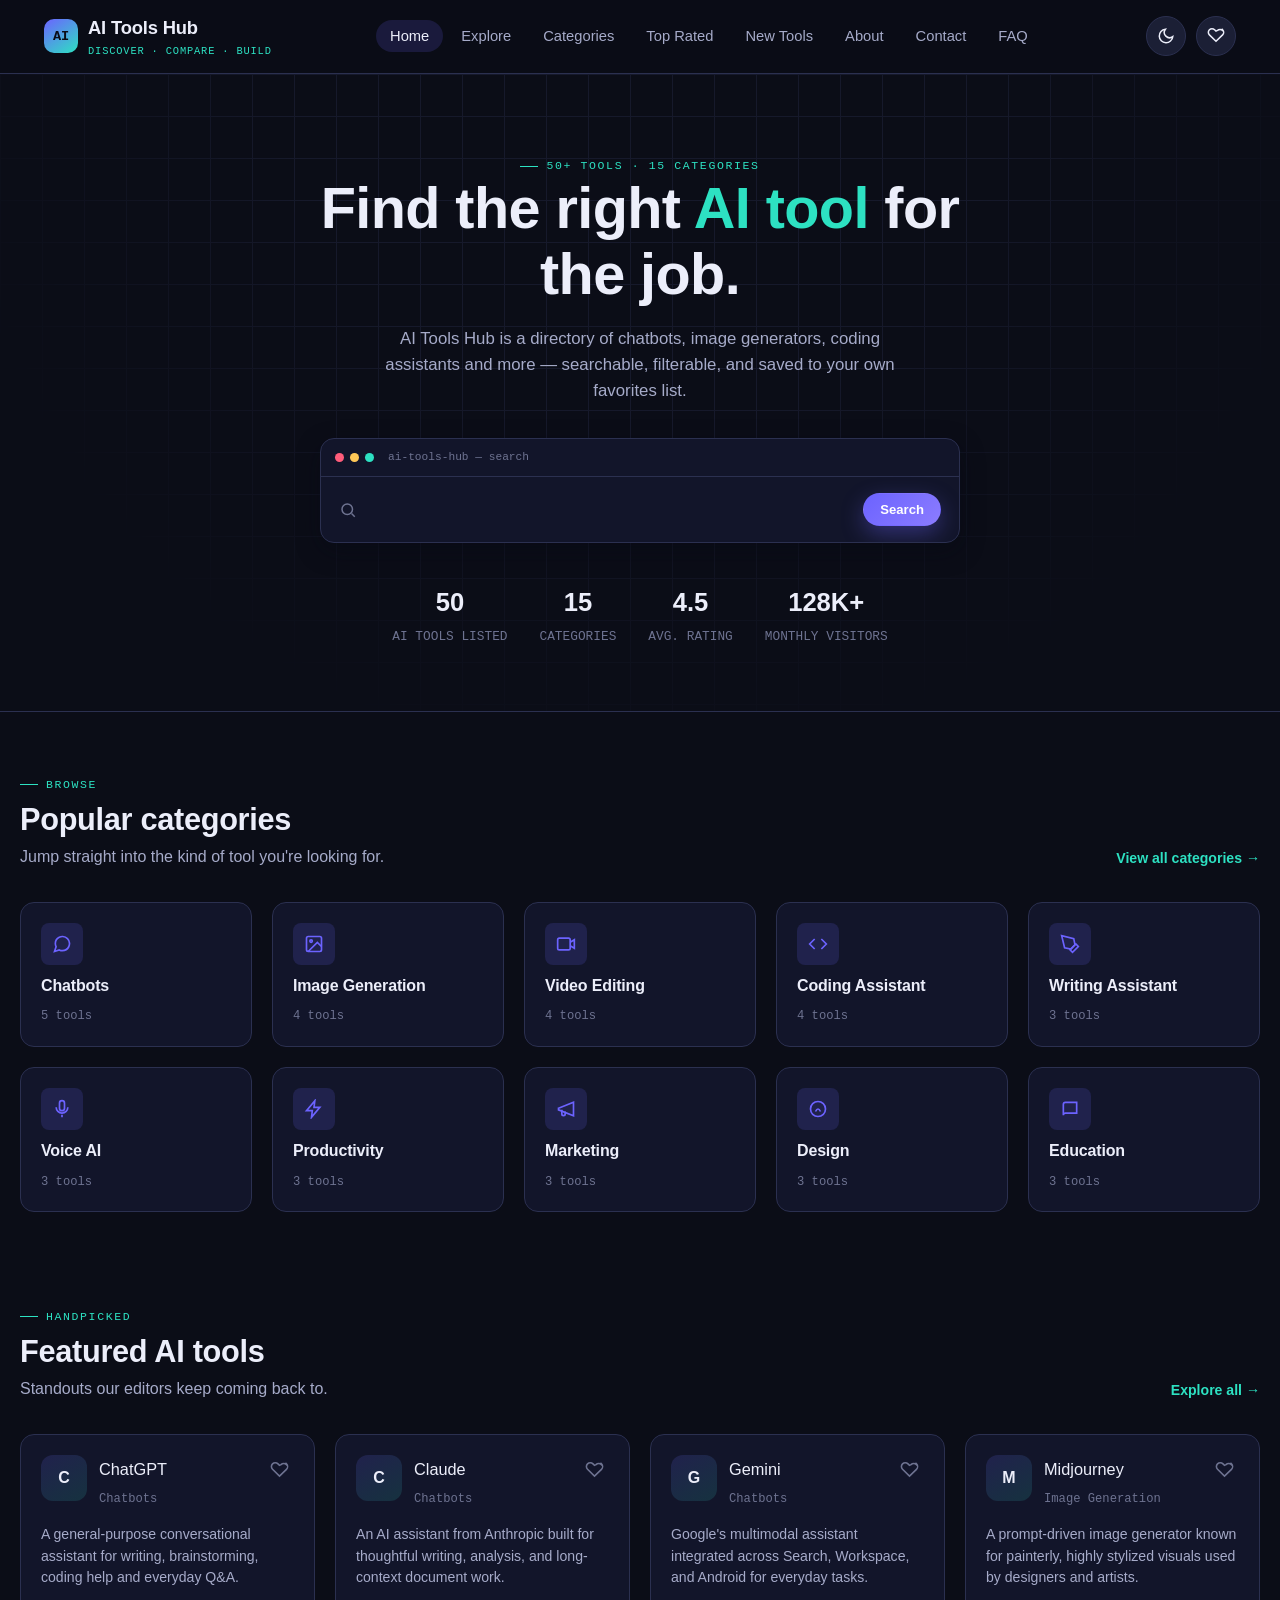
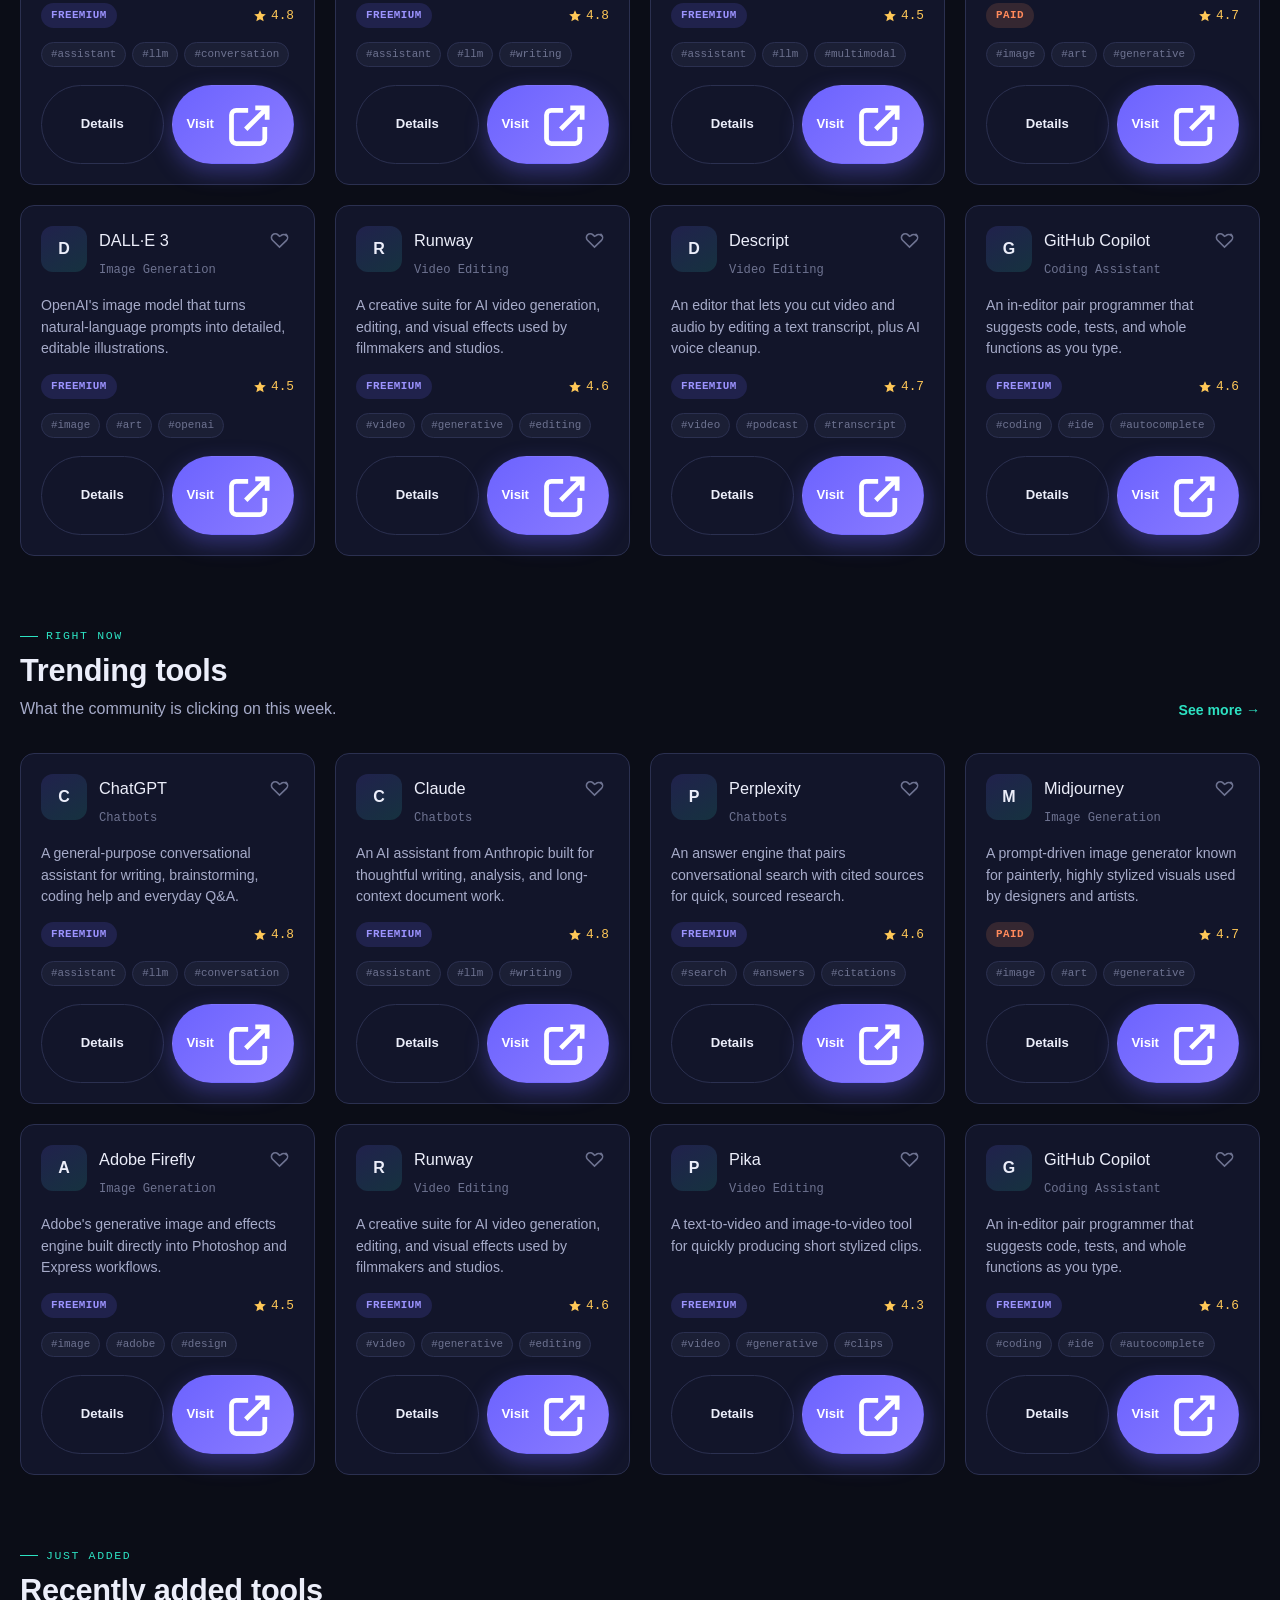
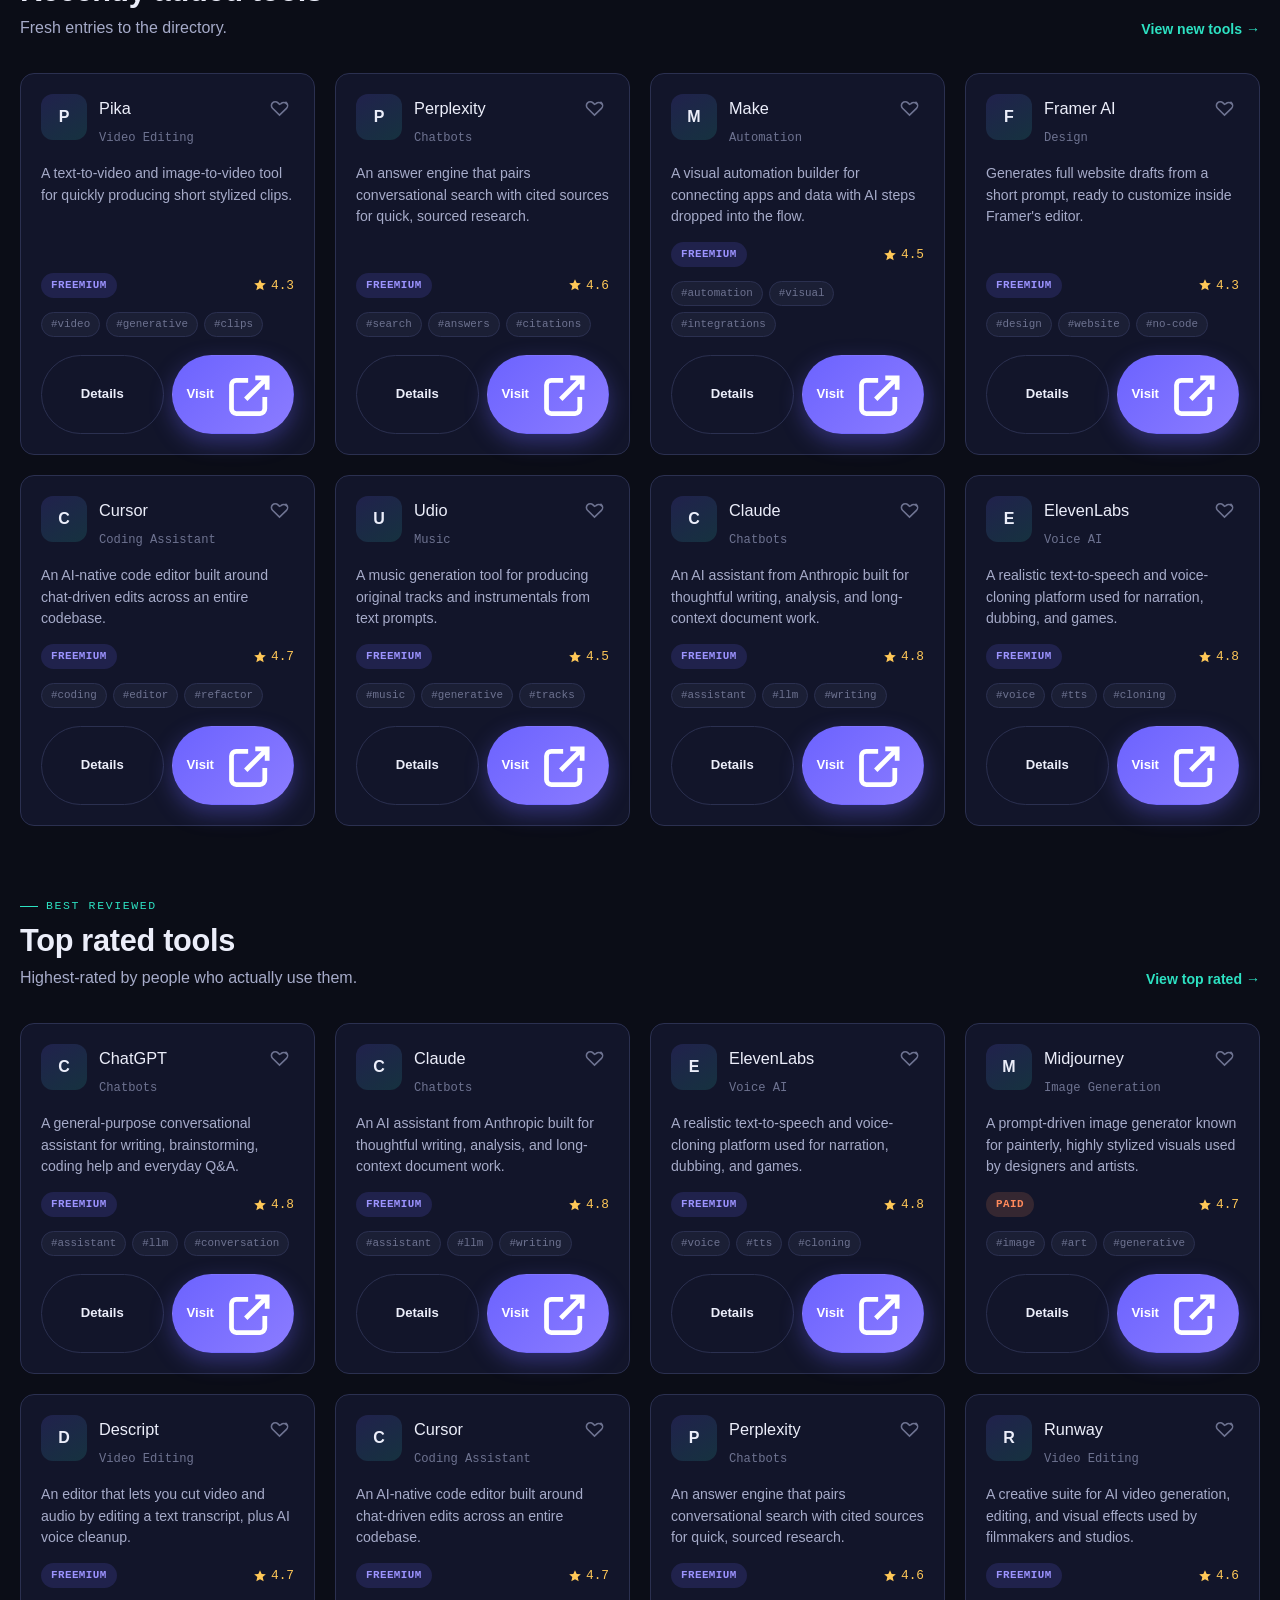
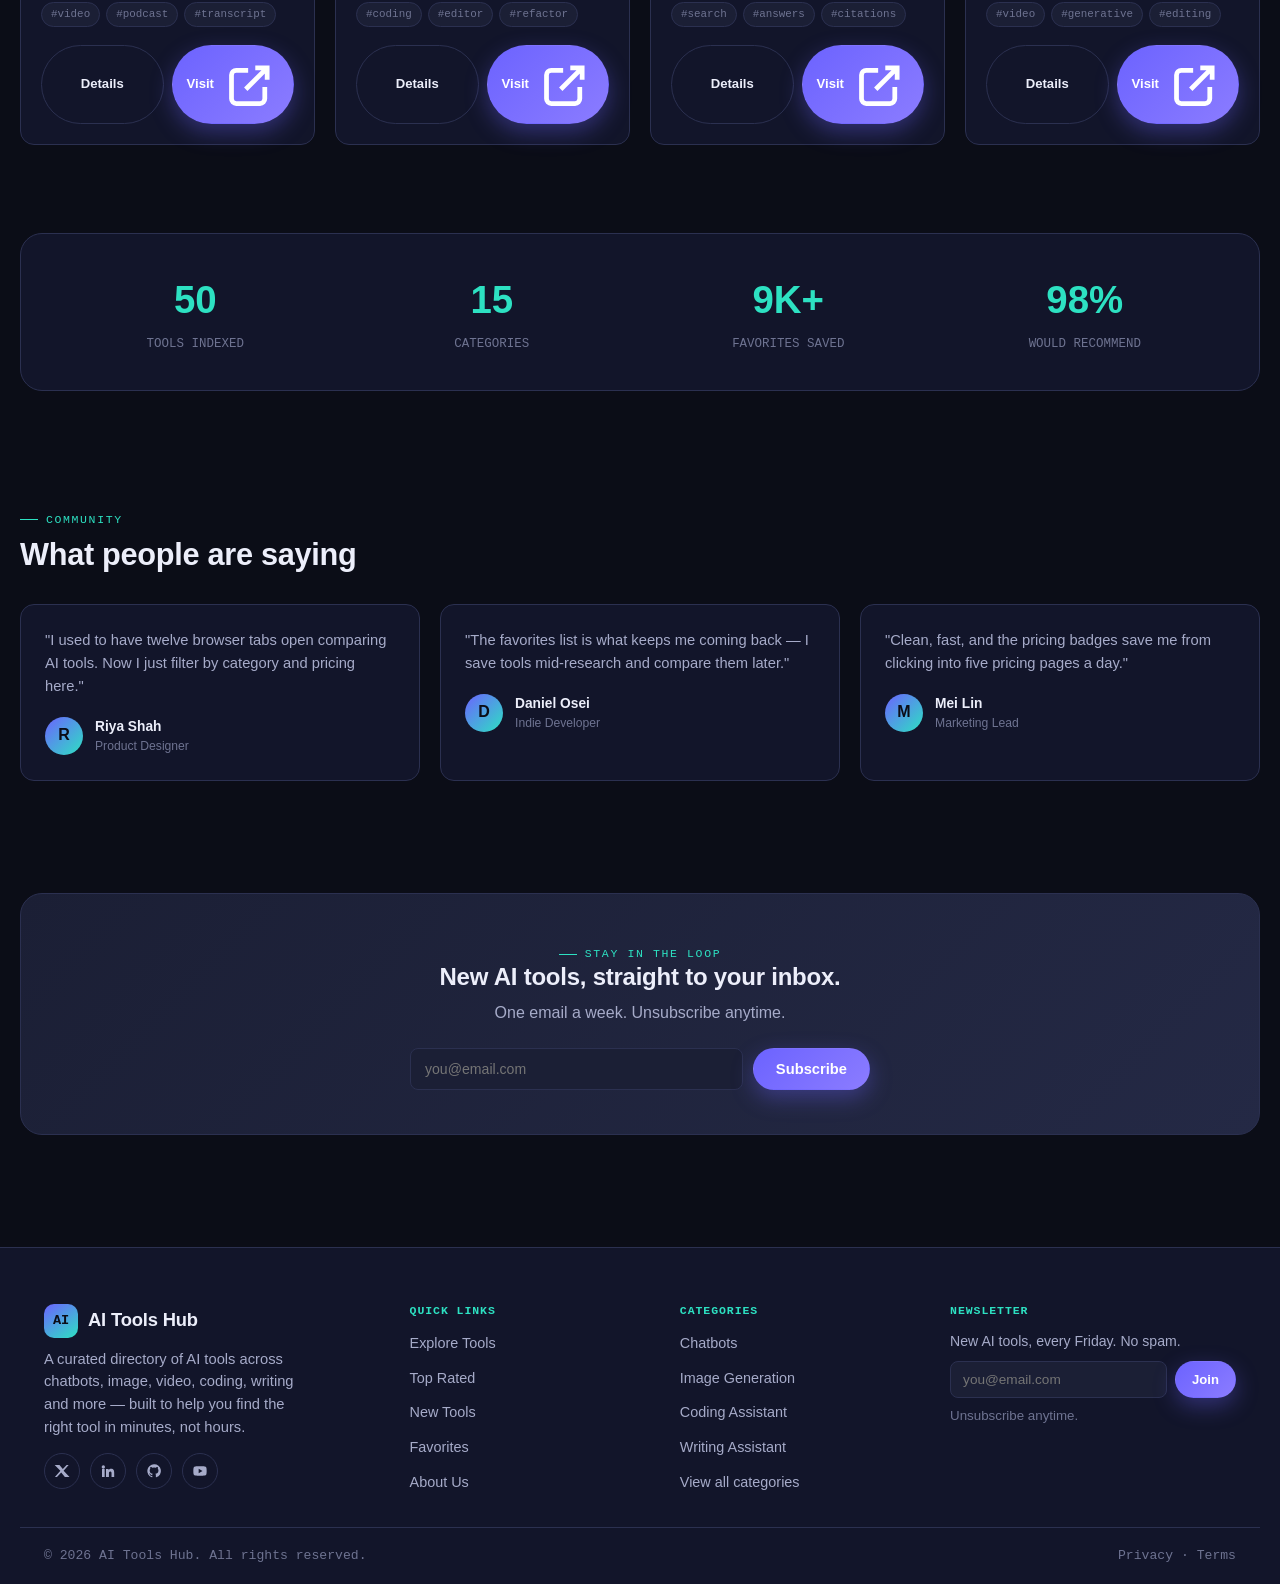
==== commit 5cb2bbae: "Add files via upload" ====
--- a/index.html
+++ b/index.html
@@ -2113,6 +2113,14 @@
   mount('#top-rated-tools', topRated);
 
   bindFavButtons(document);
+
+  // The category/tool cards just injected above use the .reveal class for
+  // scroll-in animation, but the observer that watches for .reveal elements
+  // only runs once on page load (before these were in the DOM). Re-run it
+  // now so the newly-added cards actually get observed and fade in, instead
+  // of staying stuck at opacity:0 forever.
+  Anim.scrollReveal();
+  Anim.tiltCards();
 }
 
 /* ========================================================================
@@ -2128,6 +2136,7 @@
   const grid = $('#all-categories');
   if(!grid) return;
   grid.innerHTML = CATEGORIES.map(renderCategoryCard).join('');
+  Anim.scrollReveal();
 }
 
 /* ========================================================================
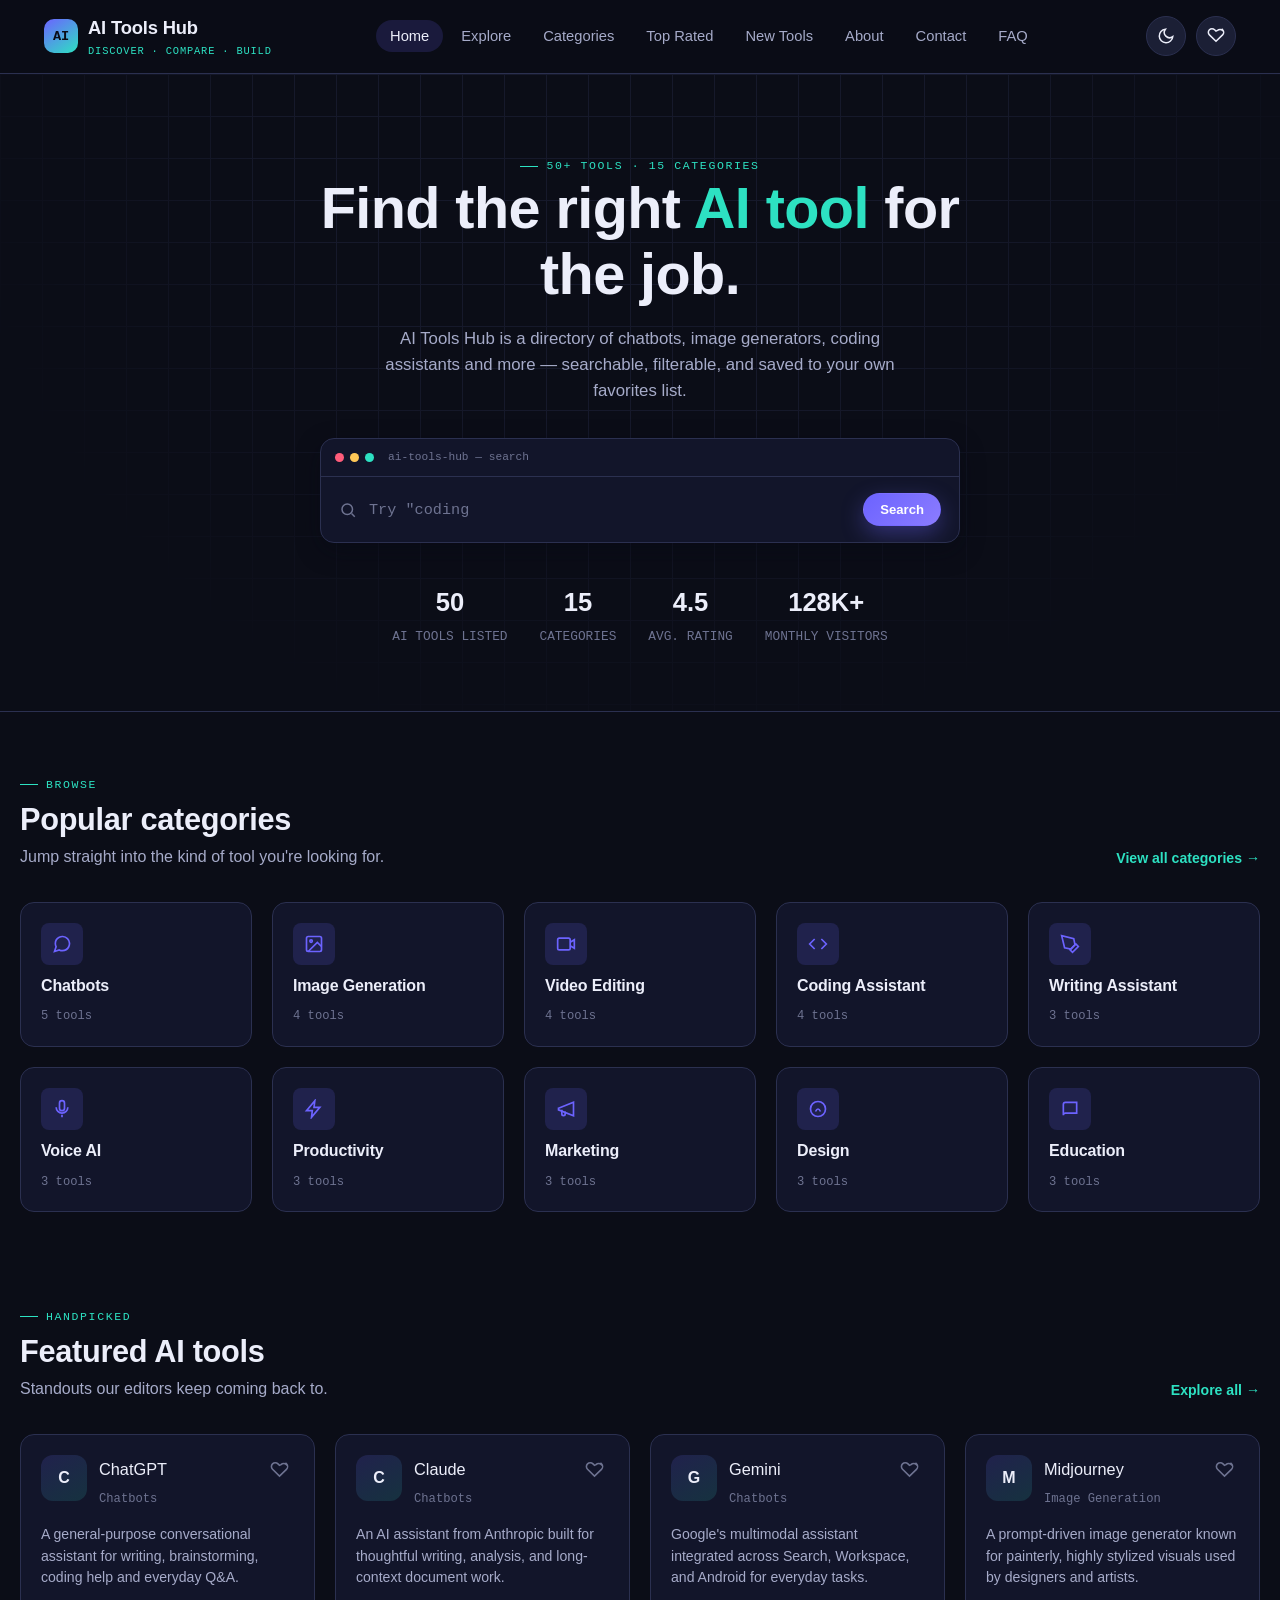
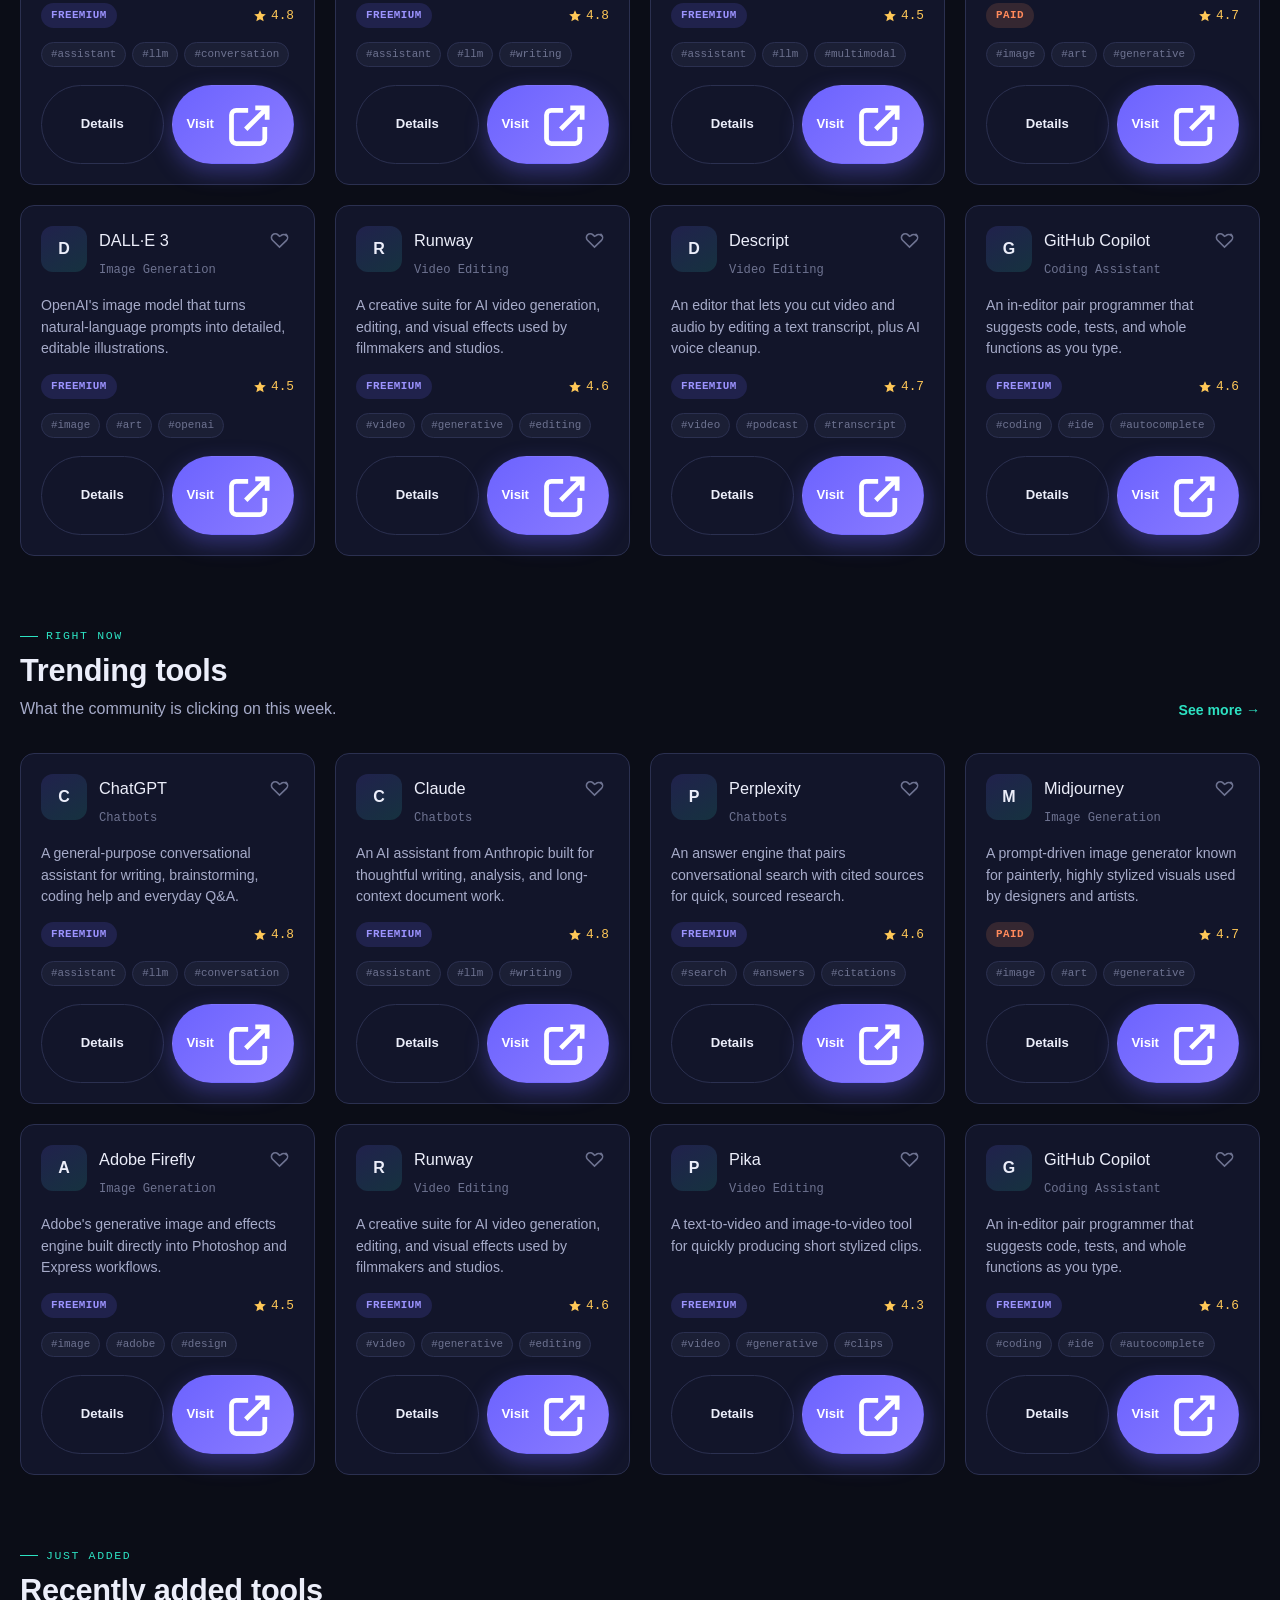
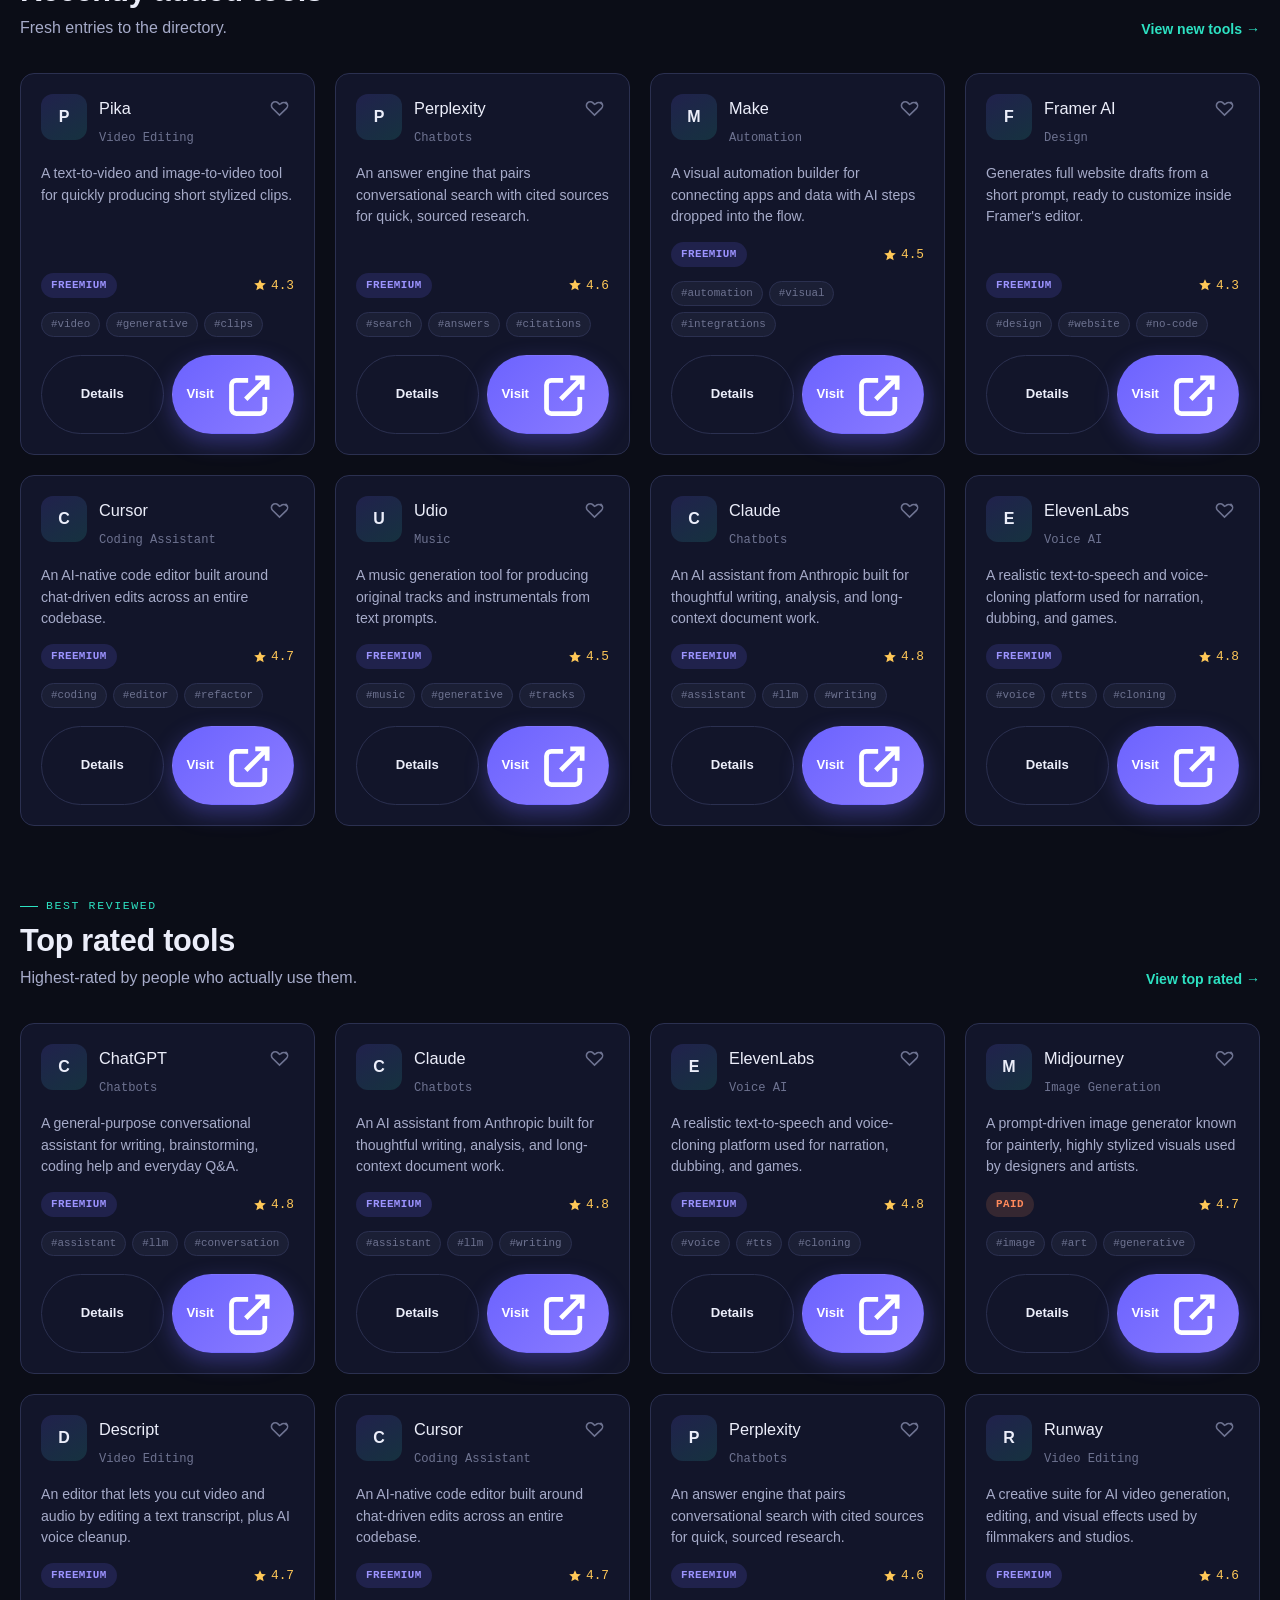
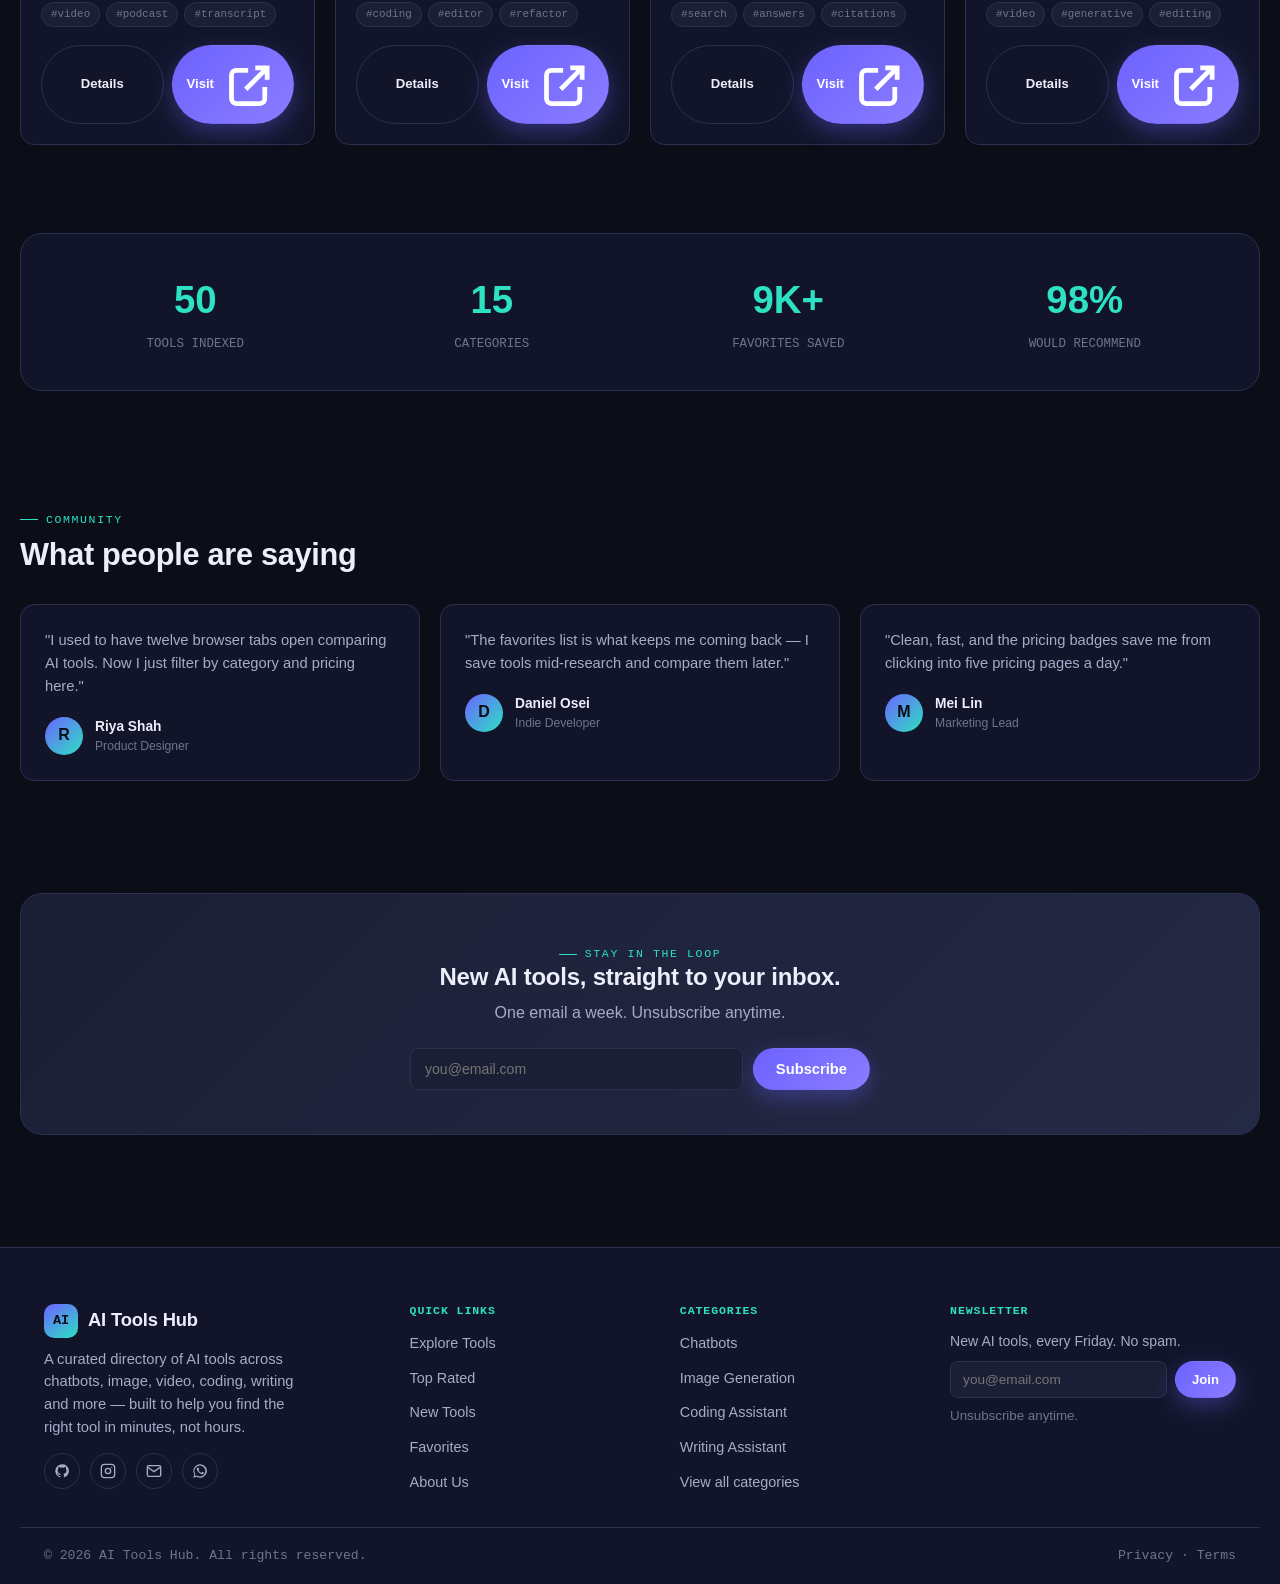
==== commit c7997c1f: "Add files via upload" ====
--- a/index.html
+++ b/index.html
@@ -1123,12 +1123,13 @@
       <a href="index.html" class="brand"><span class="brand-mark">AI</span><span>AI Tools Hub</span></a>
       <p>A curated directory of AI tools across chatbots, image, video, coding, writing and more &mdash; built to help you find the right tool in minutes, not hours.</p>
       <div class="social-row">
-        <a href="#" aria-label="X / Twitter"><svg viewBox="0 0 24 24" fill="currentColor"><path d="M18.9 3H22l-7.6 8.7L23.3 21h-7l-5.5-6.7L4.5 21H1.4l8.1-9.3L1 3h7.2l5 6.1L18.9 3z"/></svg></a>
-        <a href="#" aria-label="LinkedIn"><svg viewBox="0 0 24 24" fill="currentColor"><path d="M4.98 3.5A2.5 2.5 0 1 1 5 8.5a2.5 2.5 0 0 1-.02-5zM3 9h4v12H3zM9 9h3.8v1.7h.1c.5-.9 1.8-1.9 3.7-1.9 4 0 4.7 2.6 4.7 6V21h-4v-5.4c0-1.3 0-3-1.8-3s-2.1 1.4-2.1 2.9V21H9z"/></svg></a>
-        <a href="#" aria-label="GitHub"><svg viewBox="0 0 24 24" fill="currentColor"><path d="M12 2a10 10 0 0 0-3.2 19.5c.5.1.7-.2.7-.5v-1.7c-2.8.6-3.4-1.3-3.4-1.3-.5-1.1-1.1-1.5-1.1-1.5-.9-.6.1-.6.1-.6 1 .1 1.5 1 1.5 1 .9 1.5 2.3 1.1 2.9.8.1-.7.4-1.1.6-1.4-2.3-.3-4.6-1.1-4.6-5 0-1.1.4-2 1-2.6-.1-.3-.5-1.3.1-2.7 0 0 .9-.3 2.9 1a10 10 0 0 1 5.2 0c2-1.3 2.9-1 2.9-1 .6 1.4.2 2.4.1 2.7.6.6 1 1.5 1 2.6 0 3.9-2.3 4.7-4.6 5 .4.3.7 1 .7 1.9v2.8c0 .3.2.6.7.5A10 10 0 0 0 12 2z"/></svg></a>
-        <a href="#" aria-label="YouTube"><svg viewBox="0 0 24 24" fill="currentColor"><path d="M22 12s0-3.2-.4-4.7a2.9 2.9 0 0 0-2-2C17.9 5 12 5 12 5s-5.9 0-7.6.3a2.9 2.9 0 0 0-2 2C2 8.8 2 12 2 12s0 3.2.4 4.7c.3 1 1 1.8 2 2C6.1 19 12 19 12 19s5.9 0 7.6-.3a2.9 2.9 0 0 0 2-2c.4-1.5.4-4.7.4-4.7zM10 15.3V8.7L15.8 12z"/></svg></a>
+        <a href="https://github.com/jv-patel" target="_blank" rel="noopener" aria-label="GitHub"><svg viewBox="0 0 24 24" fill="currentColor"><path d="M12 2a10 10 0 0 0-3.2 19.5c.5.1.7-.2.7-.5v-1.7c-2.8.6-3.4-1.3-3.4-1.3-.5-1.1-1.1-1.5-1.1-1.5-.9-.6.1-.6.1-.6 1 .1 1.5 1 1.5 1 .9 1.5 2.3 1.1 2.9.8.1-.7.4-1.1.6-1.4-2.3-.3-4.6-1.1-4.6-5 0-1.1.4-2 1-2.6-.1-.3-.5-1.3.1-2.7 0 0 .9-.3 2.9 1a10 10 0 0 1 5.2 0c2-1.3 2.9-1 2.9-1 .6 1.4.2 2.4.1 2.7.6.6 1 1.5 1 2.6 0 3.9-2.3 4.7-4.6 5 .4.3.7 1 .7 1.9v2.8c0 .3.2.6.7.5A10 10 0 0 0 12 2z"/></svg></a>
+        <a href="https://www.instagram.com/jeel_ptl_.2515?igsh=MTcyYmI2Yjl2MjRzaQ==" target="_blank" rel="noopener" aria-label="Instagram"><svg viewBox="0 0 24 24" fill="none" stroke="currentColor" stroke-width="2"><rect x="2" y="2" width="20" height="20" rx="5"/><circle cx="12" cy="12" r="4"/><circle cx="17.5" cy="6.5" r="1" fill="currentColor" stroke="none"/></svg></a>
+        <a href="mailto:jeelpatel0038@gmail.com" aria-label="Gmail"><svg viewBox="0 0 24 24" fill="none" stroke="currentColor" stroke-width="2"><rect x="2" y="4" width="20" height="16" rx="2"/><path d="m22 6-10 7L2 6"/></svg></a>
+        <a href="https://wa.me/919723415082" target="_blank" rel="noopener" aria-label="WhatsApp"><svg viewBox="0 0 24 24" fill="currentColor"><path d="M17.5 14.4c-.3-.1-1.6-.8-1.9-.9-.2-.1-.4-.1-.6.1-.2.3-.7.9-.8 1-.2.2-.3.2-.5.1-.3-.1-1.2-.4-2.2-1.4-.8-.7-1.4-1.6-1.5-1.9-.2-.3 0-.4.1-.6.1-.1.3-.3.4-.5.1-.1.2-.3.2-.4.1-.2 0-.3 0-.5-.1-.1-.6-1.4-.8-2-.2-.5-.4-.4-.6-.5h-.5c-.2 0-.5.1-.7.3-.2.3-.9.9-.9 2.1s.9 2.5 1.1 2.7c.1.2 1.9 2.9 4.6 4 .6.3 1.1.4 1.5.6.6.2 1.2.2 1.6.1.5-.1 1.6-.6 1.8-1.3.2-.6.2-1.1.2-1.3-.1-.1-.3-.2-.5-.3z"/><path d="M12 2a10 10 0 0 0-8.6 15L2 22l5.2-1.4A10 10 0 1 0 12 2zm0 18.2c-1.6 0-3.2-.4-4.5-1.3l-.3-.2-3.1.8.8-3-.2-.3A8.2 8.2 0 1 1 12 20.2z"/></svg></a>
       </div>
     </div>
+
     <div class="footer-col">
       <h4>Quick Links</h4>
       <ul>
